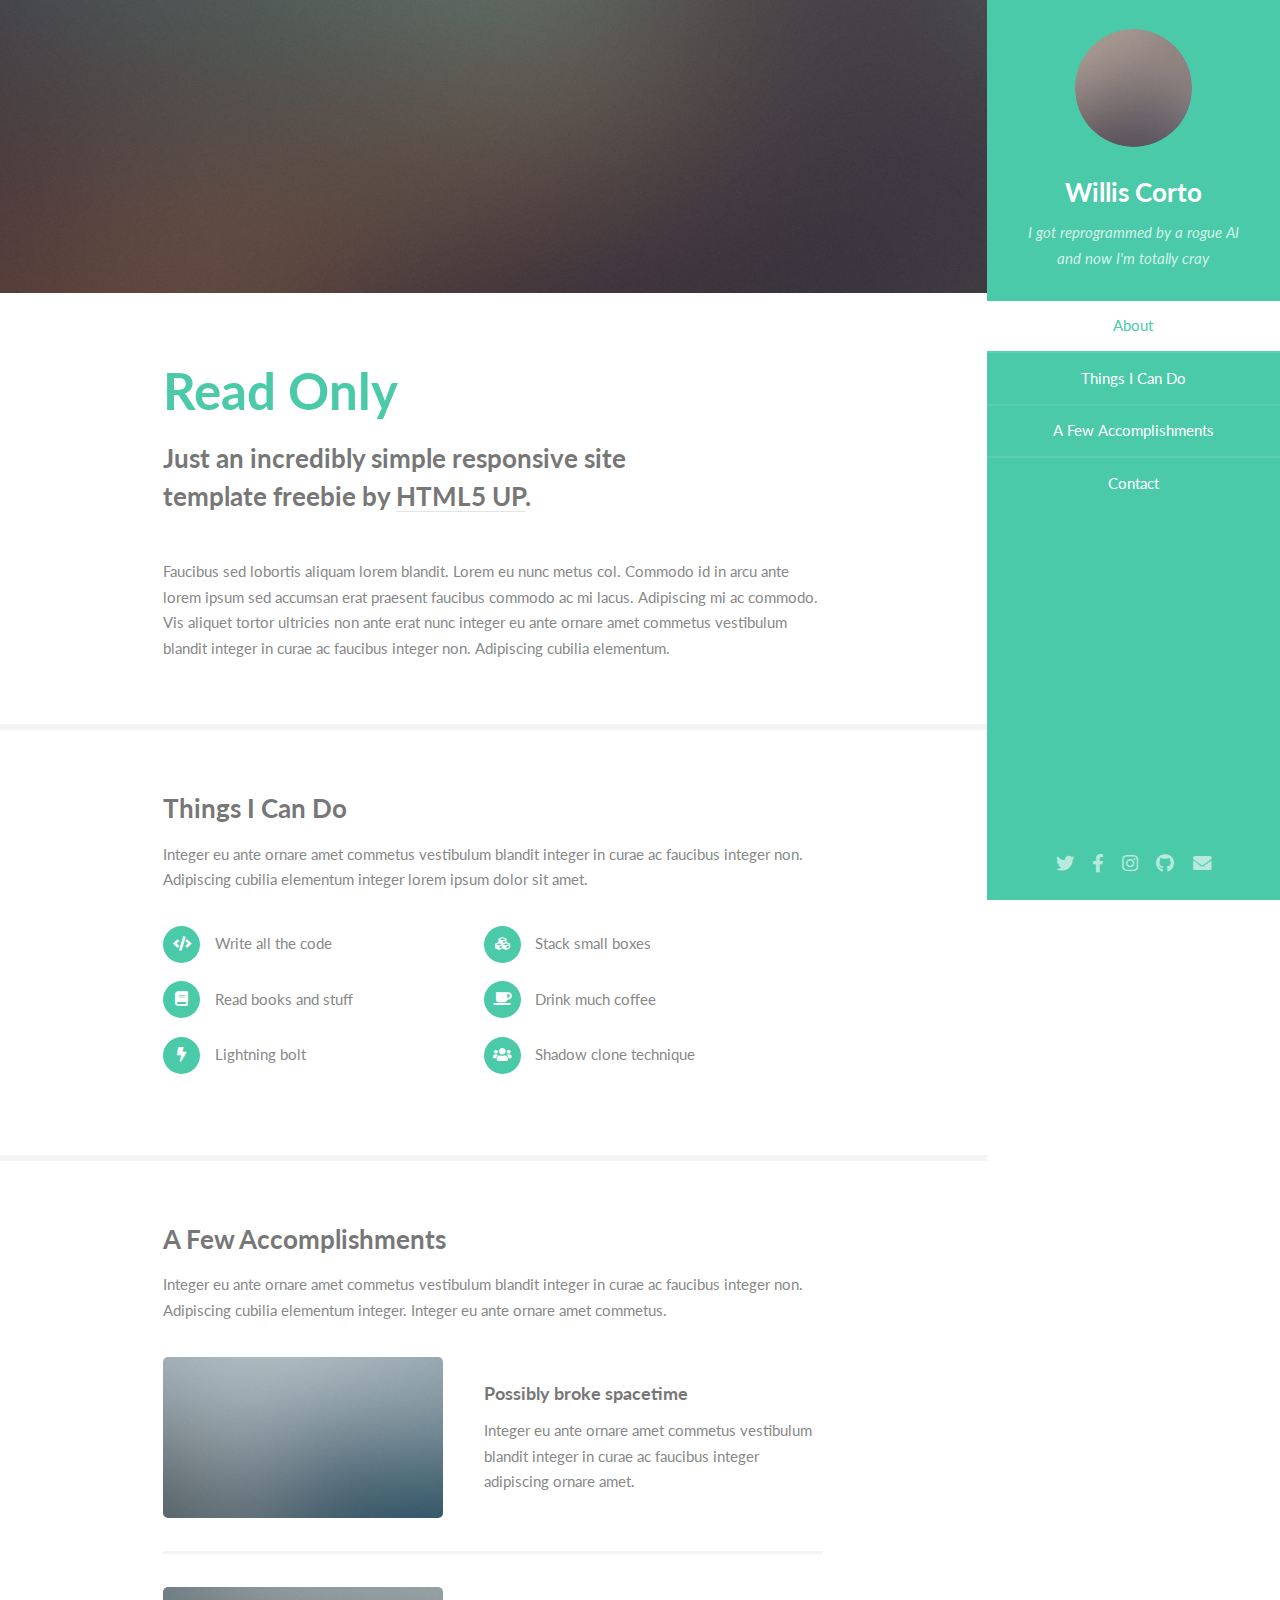
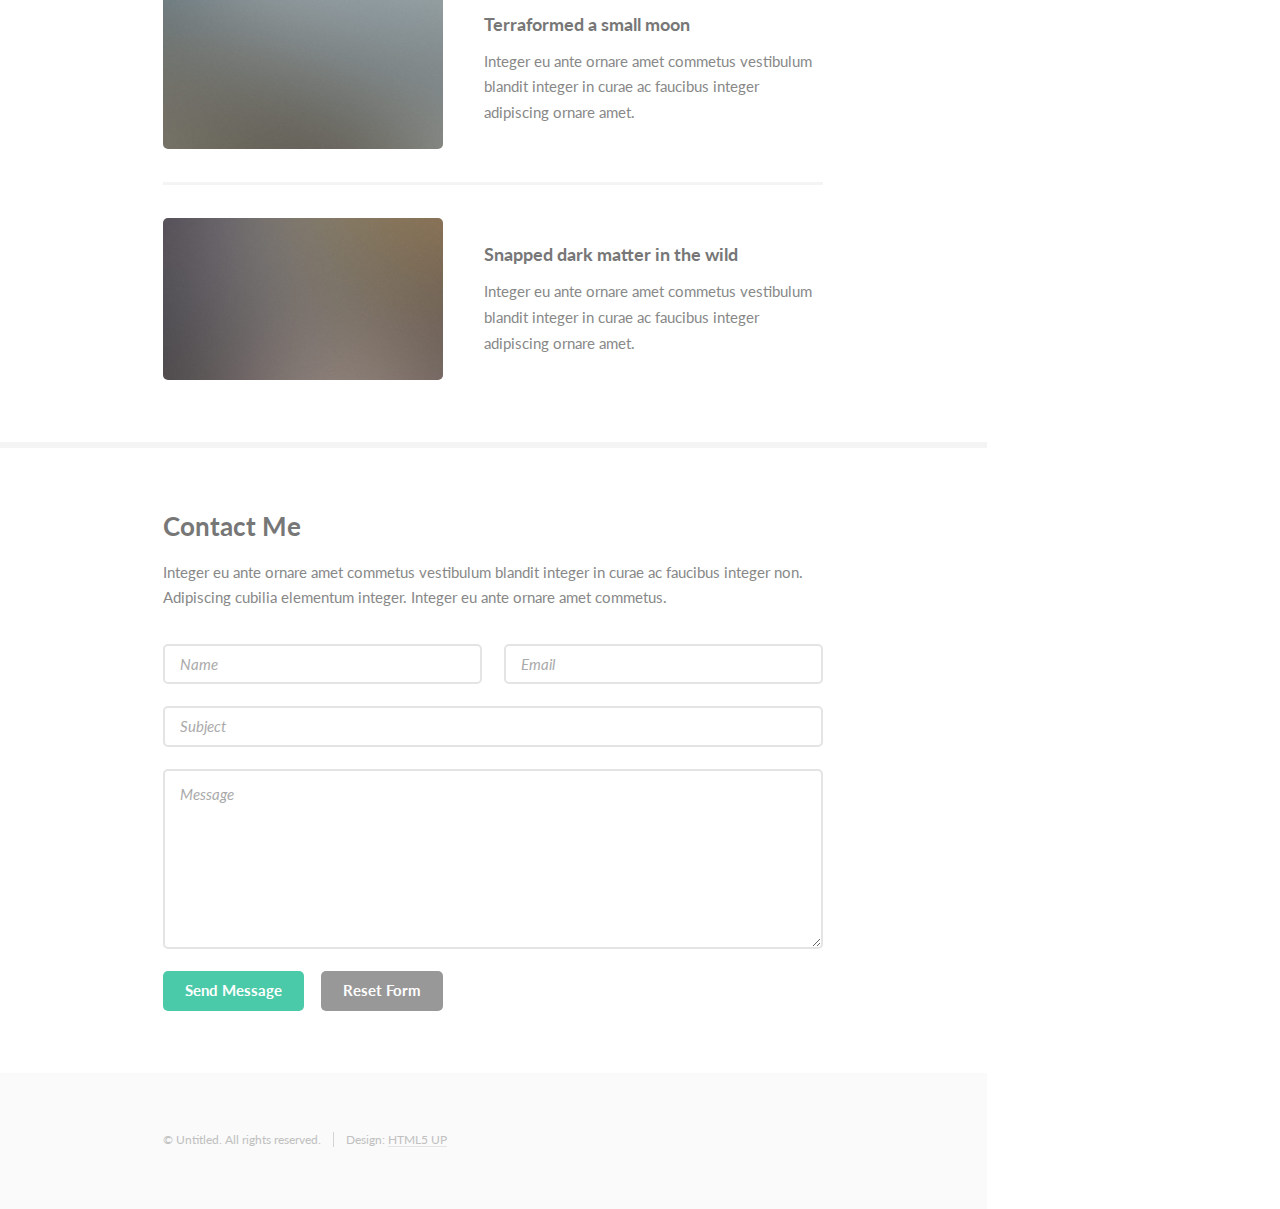
==== index.html @ da51c8fd "add template" ====
<!DOCTYPE HTML>
<!--
	Read Only by HTML5 UP
	html5up.net | @ajlkn
	Free for personal and commercial use under the CCA 3.0 license (html5up.net/license)
-->
<html>
	<head>
		<title>Read Only by HTML5 UP</title>
		<meta charset="utf-8" />
		<meta name="viewport" content="width=device-width, initial-scale=1, user-scalable=no" />
		<link rel="stylesheet" href="assets/css/main.css" />
	</head>
	<body class="is-preload">

		<!-- Header -->
			<section id="header">
				<header>
					<span class="image avatar"><img src="images/avatar.jpg" alt="" /></span>
					<h1 id="logo"><a href="#">Willis Corto</a></h1>
					<p>I got reprogrammed by a rogue AI<br />
					and now I'm totally cray</p>
				</header>
				<nav id="nav">
					<ul>
						<li><a href="#one" class="active">About</a></li>
						<li><a href="#two">Things I Can Do</a></li>
						<li><a href="#three">A Few Accomplishments</a></li>
						<li><a href="#four">Contact</a></li>
					</ul>
				</nav>
				<footer>
					<ul class="icons">
						<li><a href="#" class="icon brands fa-twitter"><span class="label">Twitter</span></a></li>
						<li><a href="#" class="icon brands fa-facebook-f"><span class="label">Facebook</span></a></li>
						<li><a href="#" class="icon brands fa-instagram"><span class="label">Instagram</span></a></li>
						<li><a href="#" class="icon brands fa-github"><span class="label">Github</span></a></li>
						<li><a href="#" class="icon solid fa-envelope"><span class="label">Email</span></a></li>
					</ul>
				</footer>
			</section>

		<!-- Wrapper -->
			<div id="wrapper">

				<!-- Main -->
					<div id="main">

						<!-- One -->
							<section id="one">
								<div class="image main" data-position="center">
									<img src="images/banner.jpg" alt="" />
								</div>
								<div class="container">
									<header class="major">
										<h2>Read Only</h2>
										<p>Just an incredibly simple responsive site<br />
										template freebie by <a href="http://html5up.net">HTML5 UP</a>.</p>
									</header>
									<p>Faucibus sed lobortis aliquam lorem blandit. Lorem eu nunc metus col. Commodo id in arcu ante lorem ipsum sed accumsan erat praesent faucibus commodo ac mi lacus. Adipiscing mi ac commodo. Vis aliquet tortor ultricies non ante erat nunc integer eu ante ornare amet commetus vestibulum blandit integer in curae ac faucibus integer non. Adipiscing cubilia elementum.</p>
								</div>
							</section>

						<!-- Two -->
							<section id="two">
								<div class="container">
									<h3>Things I Can Do</h3>
									<p>Integer eu ante ornare amet commetus vestibulum blandit integer in curae ac faucibus integer non. Adipiscing cubilia elementum integer lorem ipsum dolor sit amet.</p>
									<ul class="feature-icons">
										<li class="icon solid fa-code">Write all the code</li>
										<li class="icon solid fa-cubes">Stack small boxes</li>
										<li class="icon solid fa-book">Read books and stuff</li>
										<li class="icon solid fa-coffee">Drink much coffee</li>
										<li class="icon solid fa-bolt">Lightning bolt</li>
										<li class="icon solid fa-users">Shadow clone technique</li>
									</ul>
								</div>
							</section>

						<!-- Three -->
							<section id="three">
								<div class="container">
									<h3>A Few Accomplishments</h3>
									<p>Integer eu ante ornare amet commetus vestibulum blandit integer in curae ac faucibus integer non. Adipiscing cubilia elementum integer. Integer eu ante ornare amet commetus.</p>
									<div class="features">
										<article>
											<a href="#" class="image"><img src="images/pic01.jpg" alt="" /></a>
											<div class="inner">
												<h4>Possibly broke spacetime</h4>
												<p>Integer eu ante ornare amet commetus vestibulum blandit integer in curae ac faucibus integer adipiscing ornare amet.</p>
											</div>
										</article>
										<article>
											<a href="#" class="image"><img src="images/pic02.jpg" alt="" /></a>
											<div class="inner">
												<h4>Terraformed a small moon</h4>
												<p>Integer eu ante ornare amet commetus vestibulum blandit integer in curae ac faucibus integer adipiscing ornare amet.</p>
											</div>
										</article>
										<article>
											<a href="#" class="image"><img src="images/pic03.jpg" alt="" /></a>
											<div class="inner">
												<h4>Snapped dark matter in the wild</h4>
												<p>Integer eu ante ornare amet commetus vestibulum blandit integer in curae ac faucibus integer adipiscing ornare amet.</p>
											</div>
										</article>
									</div>
								</div>
							</section>

						<!-- Four -->
							<section id="four">
								<div class="container">
									<h3>Contact Me</h3>
									<p>Integer eu ante ornare amet commetus vestibulum blandit integer in curae ac faucibus integer non. Adipiscing cubilia elementum integer. Integer eu ante ornare amet commetus.</p>
									<form method="post" action="#">
										<div class="row gtr-uniform">
											<div class="col-6 col-12-xsmall"><input type="text" name="name" id="name" placeholder="Name" /></div>
											<div class="col-6 col-12-xsmall"><input type="email" name="email" id="email" placeholder="Email" /></div>
											<div class="col-12"><input type="text" name="subject" id="subject" placeholder="Subject" /></div>
											<div class="col-12"><textarea name="message" id="message" placeholder="Message" rows="6"></textarea></div>
											<div class="col-12">
												<ul class="actions">
													<li><input type="submit" class="primary" value="Send Message" /></li>
													<li><input type="reset" value="Reset Form" /></li>
												</ul>
											</div>
										</div>
									</form>
								</div>
							</section>

						<!-- Five -->
						<!--
							<section id="five">
								<div class="container">
									<h3>Elements</h3>

									<section>
										<h4>Text</h4>
										<p>This is <b>bold</b> and this is <strong>strong</strong>. This is <i>italic</i> and this is <em>emphasized</em>.
										This is <sup>superscript</sup> text and this is <sub>subscript</sub> text.
										This is <u>underlined</u> and this is code: <code>for (;;) { ... }</code>. Finally, <a href="#">this is a link</a>.</p>
										<hr />
										<header>
											<h4>Heading with a Subtitle</h4>
											<p>Lorem ipsum dolor sit amet nullam id egestas urna aliquam</p>
										</header>
										<p>Nunc lacinia ante nunc ac lobortis. Interdum adipiscing gravida odio porttitor sem non mi integer non faucibus ornare mi ut ante amet placerat aliquet. Volutpat eu sed ante lacinia sapien lorem accumsan varius montes viverra nibh in adipiscing blandit tempus accumsan.</p>
										<header>
											<h5>Heading with a Subtitle</h5>
											<p>Lorem ipsum dolor sit amet nullam id egestas urna aliquam</p>
										</header>
										<p>Nunc lacinia ante nunc ac lobortis. Interdum adipiscing gravida odio porttitor sem non mi integer non faucibus ornare mi ut ante amet placerat aliquet. Volutpat eu sed ante lacinia sapien lorem accumsan varius montes viverra nibh in adipiscing blandit tempus accumsan.</p>
										<hr />
										<h2>Heading Level 2</h2>
										<h3>Heading Level 3</h3>
										<h4>Heading Level 4</h4>
										<h5>Heading Level 5</h5>
										<h6>Heading Level 6</h6>
										<hr />
										<h5>Blockquote</h5>
										<blockquote>Fringilla nisl. Donec accumsan interdum nisi, quis tincidunt felis sagittis eget tempus euismod. Vestibulum ante ipsum primis in faucibus vestibulum. Blandit adipiscing eu felis iaculis volutpat ac adipiscing accumsan faucibus. Vestibulum ante ipsum primis in faucibus lorem ipsum dolor sit amet nullam adipiscing eu felis.</blockquote>
										<h5>Preformatted</h5>
										<pre><code>i = 0;

while (!deck.isInOrder()) {
    print 'Iteration ' + i;
    deck.shuffle();
    i++;
}

print 'It took ' + i + ' iterations to sort the deck.';</code></pre>
									</section>

									<section>
										<h4>Lists</h4>
										<div class="row">
											<div class="col-6 col-12-xsmall">
												<h5>Unordered</h5>
												<ul>
													<li>Dolor pulvinar etiam magna etiam.</li>
													<li>Sagittis adipiscing lorem eleifend.</li>
													<li>Felis enim feugiat dolore viverra.</li>
												</ul>
												<h5>Alternate</h5>
												<ul class="alt">
													<li>Dolor pulvinar etiam magna etiam.</li>
													<li>Sagittis adipiscing lorem eleifend.</li>
													<li>Felis enim feugiat dolore viverra.</li>
												</ul>
											</div>
											<div class="col-6 col-12-xsmall">
												<h5>Ordered</h5>
												<ol>
													<li>Dolor pulvinar etiam magna etiam.</li>
													<li>Etiam vel felis at lorem sed viverra.</li>
													<li>Felis enim feugiat dolore viverra.</li>
													<li>Dolor pulvinar etiam magna etiam.</li>
													<li>Etiam vel felis at lorem sed viverra.</li>
													<li>Felis enim feugiat dolore viverra.</li>
												</ol>
												<h5>Icons</h5>
												<ul class="icons">
													<li><a href="#" class="icon brands fa-twitter"><span class="label">Twitter</span></a></li>
													<li><a href="#" class="icon brands fa-facebook-f"><span class="label">Facebook</span></a></li>
													<li><a href="#" class="icon brands fa-instagram"><span class="label">Instagram</span></a></li>
													<li><a href="#" class="icon brands fa-github"><span class="label">Github</span></a></li>
													<li><a href="#" class="icon brands fa-dribbble"><span class="label">Dribbble</span></a></li>
													<li><a href="#" class="icon brands fa-tumblr"><span class="label">Tumblr</span></a></li>
												</ul>
											</div>
										</div>
										<h5>Actions</h5>
										<ul class="actions">
											<li><a href="#" class="button primary">Default</a></li>
											<li><a href="#" class="button">Default</a></li>
											<li><a href="#" class="button alt">Default</a></li>
										</ul>
										<ul class="actions small">
											<li><a href="#" class="button primary small">Small</a></li>
											<li><a href="#" class="button small">Small</a></li>
											<li><a href="#" class="button alt small">Small</a></li>
										</ul>
										<div class="row">
											<div class="col-3 col-6-medium col-12-xsmall">
												<ul class="actions stacked">
													<li><a href="#" class="button primary">Default</a></li>
													<li><a href="#" class="button">Default</a></li>
													<li><a href="#" class="button alt">Default</a></li>
												</ul>
											</div>
											<div class="col-3 col-6 col-12-xsmall">
												<ul class="actions stacked">
													<li><a href="#" class="button primary small">Small</a></li>
													<li><a href="#" class="button small">Small</a></li>
													<li><a href="#" class="button alt small">Small</a></li>
												</ul>
											</div>
											<div class="col-3 col-6-medium col-12-xsmall">
												<ul class="actions stacked">
													<li><a href="#" class="button primary fit">Default</a></li>
													<li><a href="#" class="button fit">Default</a></li>
													<li><a href="#" class="button alt fit">Default</a></li>
												</ul>
											</div>
											<div class="col-3 col-6-medium col-12-xsmall">
												<ul class="actions stacked">
													<li><a href="#" class="button primary small fit">Small</a></li>
													<li><a href="#" class="button small fit">Small</a></li>
													<li><a href="#" class="button alt small fit">Small</a></li>
												</ul>
											</div>
										</div>
									</section>

									<section>
										<h4>Table</h4>
										<h5>Default</h5>
										<div class="table-wrapper">
											<table>
												<thead>
													<tr>
														<th>Name</th>
														<th>Description</th>
														<th>Price</th>
													</tr>
												</thead>
												<tbody>
													<tr>
														<td>Item One</td>
														<td>Ante turpis integer aliquet porttitor.</td>
														<td>29.99</td>
													</tr>
													<tr>
														<td>Item Two</td>
														<td>Vis ac commodo adipiscing arcu aliquet.</td>
														<td>19.99</td>
													</tr>
													<tr>
														<td>Item Three</td>
														<td> Morbi faucibus arcu accumsan lorem.</td>
														<td>29.99</td>
													</tr>
													<tr>
														<td>Item Four</td>
														<td>Vitae integer tempus condimentum.</td>
														<td>19.99</td>
													</tr>
													<tr>
														<td>Item Five</td>
														<td>Ante turpis integer aliquet porttitor.</td>
														<td>29.99</td>
													</tr>
												</tbody>
												<tfoot>
													<tr>
														<td colspan="2"></td>
														<td>100.00</td>
													</tr>
												</tfoot>
											</table>
										</div>

										<h5>Alternate</h5>
										<div class="table-wrapper">
											<table class="alt">
												<thead>
													<tr>
														<th>Name</th>
														<th>Description</th>
														<th>Price</th>
													</tr>
												</thead>
												<tbody>
													<tr>
														<td>Item One</td>
														<td>Ante turpis integer aliquet porttitor.</td>
														<td>29.99</td>
													</tr>
													<tr>
														<td>Item Two</td>
														<td>Vis ac commodo adipiscing arcu aliquet.</td>
														<td>19.99</td>
													</tr>
													<tr>
														<td>Item Three</td>
														<td> Morbi faucibus arcu accumsan lorem.</td>
														<td>29.99</td>
													</tr>
													<tr>
														<td>Item Four</td>
														<td>Vitae integer tempus condimentum.</td>
														<td>19.99</td>
													</tr>
													<tr>
														<td>Item Five</td>
														<td>Ante turpis integer aliquet porttitor.</td>
														<td>29.99</td>
													</tr>
												</tbody>
												<tfoot>
													<tr>
														<td colspan="2"></td>
														<td>100.00</td>
													</tr>
												</tfoot>
											</table>
										</div>
									</section>

									<section>
										<h4>Buttons</h4>
										<ul class="actions">
											<li><a href="#" class="button primary">Primary</a></li>
											<li><a href="#" class="button">Default</a></li>
											<li><a href="#" class="button alt">Alternate</a></li>
										</ul>
										<ul class="actions">
											<li><a href="#" class="button primary large">Large</a></li>
											<li><a href="#" class="button">Default</a></li>
											<li><a href="#" class="button alt small">Small</a></li>
										</ul>
										<ul class="actions fit">
											<li><a href="#" class="button primary fit">Fit</a></li>
											<li><a href="#" class="button fit">Fit</a></li>
											<li><a href="#" class="button alt fit">Fit</a></li>
										</ul>
										<ul class="actions fit small">
											<li><a href="#" class="button primary fit small">Fit + Small</a></li>
											<li><a href="#" class="button fit small">Fit + Small</a></li>
											<li><a href="#" class="button alt fit small">Fit + Small</a></li>
										</ul>
										<ul class="actions">
											<li><a href="#" class="button primary icon solid fa-download">Icon</a></li>
											<li><a href="#" class="button icon solid fa-download">Icon</a></li>
											<li><a href="#" class="button alt icon solid fa-check">Icon</a></li>
										</ul>
										<ul class="actions">
											<li><span class="button primary disabled">Primary</span></li>
											<li><span class="button disabled">Default</span></li>
											<li><span class="button alt disabled">Alternate</span></li>
										</ul>
									</section>

									<section>
										<h4>Form</h4>
										<form method="post" action="#">
											<div class="row gtr-uniform">
												<div class="col-6 col-12-xsmall">
													<input type="text" name="demo-name" id="demo-name" value="" placeholder="Name" />
												</div>
												<div class="col-6 col-12-xsmall">
													<input type="email" name="demo-email" id="demo-email" value="" placeholder="Email" />
												</div>
												<div class="col-12">
													<select name="demo-category" id="demo-category">
														<option value="">- Category -</option>
														<option value="1">Manufacturing</option>
														<option value="1">Shipping</option>
														<option value="1">Administration</option>
														<option value="1">Human Resources</option>
													</select>
												</div>
												<div class="col-4 col-12-medium">
													<input type="radio" id="demo-priority-low" name="demo-priority" checked>
													<label for="demo-priority-low">Low Priority</label>
												</div>
												<div class="col-4 col-12-medium">
													<input type="radio" id="demo-priority-normal" name="demo-priority">
													<label for="demo-priority-normal">Normal Priority</label>
												</div>
												<div class="col-4 col-12-medium">
													<input type="radio" id="demo-priority-high" name="demo-priority">
													<label for="demo-priority-high">High Priority</label>
												</div>
												<div class="col-6 col-12-medium">
													<input type="checkbox" id="demo-copy" name="demo-copy">
													<label for="demo-copy">Email me a copy of this message</label>
												</div>
												<div class="col-6 col-12-medium">
													<input type="checkbox" id="demo-human" name="demo-human" checked>
													<label for="demo-human">I am a human and not a robot</label>
												</div>
												<div class="col-12">
													<textarea name="demo-message" id="demo-message" placeholder="Enter your message" rows="6"></textarea>
												</div>
												<div class="col-12">
													<ul class="actions">
														<li><input type="submit" value="Send Message" /></li>
														<li><input type="reset" value="Reset" class="alt" /></li>
													</ul>
												</div>
											</div>
										</form>
									</section>

									<section>
										<h4>Image</h4>
										<h5>Fit</h5>
										<span class="image fit"><img src="images/banner.jpg" alt="" /></span>
										<div class="box alt">
											<div class="row gtr-50 gtr-uniform">
												<div class="col-4"><span class="image fit"><img src="images/pic01.jpg" alt="" /></span></div>
												<div class="col-4"><span class="image fit"><img src="images/pic02.jpg" alt="" /></span></div>
												<div class="col-4"><span class="image fit"><img src="images/pic03.jpg" alt="" /></span></div>
												<div class="col-4"><span class="image fit"><img src="images/pic02.jpg" alt="" /></span></div>
												<div class="col-4"><span class="image fit"><img src="images/pic03.jpg" alt="" /></span></div>
												<div class="col-4"><span class="image fit"><img src="images/pic01.jpg" alt="" /></span></div>
												<div class="col-4"><span class="image fit"><img src="images/pic03.jpg" alt="" /></span></div>
												<div class="col-4"><span class="image fit"><img src="images/pic01.jpg" alt="" /></span></div>
												<div class="col-4"><span class="image fit"><img src="images/pic02.jpg" alt="" /></span></div>
											</div>
										</div>
										<h5>Left &amp; Right</h5>
										<p><span class="image left"><img src="images/avatar.jpg" alt="" /></span>Fringilla nisl. Donec accumsan interdum nisi, quis tincidunt felis sagittis eget. tempus euismod. Vestibulum ante ipsum primis in faucibus vestibulum. Blandit adipiscing eu felis iaculis volutpat ac adipiscing accumsan eu faucibus. Integer ac pellentesque praesent tincidunt felis sagittis eget. tempus euismod. Vestibulum ante ipsum primis in faucibus vestibulum. Blandit adipiscing eu felis iaculis volutpat ac adipiscing accumsan eu faucibus. Integer ac pellentesque praesent. Donec accumsan interdum nisi, quis tincidunt felis sagittis eget. tempus euismod. Vestibulum ante ipsum primis in faucibus vestibulum. Blandit adipiscing eu felis iaculis volutpat ac adipiscing accumsan eu faucibus. Integer ac pellentesque praesent tincidunt felis sagittis eget. tempus euismod. Vestibulum ante ipsum primis in faucibus vestibulum. Blandit adipiscing eu felis iaculis volutpat ac adipiscing accumsan eu faucibus. Integer ac pellentesque praesent.</p>
										<p><span class="image right"><img src="images/avatar.jpg" alt="" /></span>Fringilla nisl. Donec accumsan interdum nisi, quis tincidunt felis sagittis eget. tempus euismod. Vestibulum ante ipsum primis in faucibus vestibulum. Blandit adipiscing eu felis iaculis volutpat ac adipiscing accumsan eu faucibus. Integer ac pellentesque praesent tincidunt felis sagittis eget. tempus euismod. Vestibulum ante ipsum primis in faucibus vestibulum. Blandit adipiscing eu felis iaculis volutpat ac adipiscing accumsan eu faucibus. Integer ac pellentesque praesent. Donec accumsan interdum nisi, quis tincidunt felis sagittis eget. tempus euismod. Vestibulum ante ipsum primis in faucibus vestibulum. Blandit adipiscing eu felis iaculis volutpat ac adipiscing accumsan eu faucibus. Integer ac pellentesque praesent tincidunt felis sagittis eget. tempus euismod. Vestibulum ante ipsum primis in faucibus vestibulum. Blandit adipiscing eu felis iaculis volutpat ac adipiscing accumsan eu faucibus. Integer ac pellentesque praesent.</p>
									</section>

								</div>
							</section>
						-->

					</div>

				<!-- Footer -->
					<section id="footer">
						<div class="container">
							<ul class="copyright">
								<li>&copy; Untitled. All rights reserved.</li><li>Design: <a href="http://html5up.net">HTML5 UP</a></li>
							</ul>
						</div>
					</section>

			</div>

		<!-- Scripts -->
			<script src="assets/js/jquery.min.js"></script>
			<script src="assets/js/jquery.scrollex.min.js"></script>
			<script src="assets/js/jquery.scrolly.min.js"></script>
			<script src="assets/js/browser.min.js"></script>
			<script src="assets/js/breakpoints.min.js"></script>
			<script src="assets/js/util.js"></script>
			<script src="assets/js/main.js"></script>

	</body>
</html>
---- assets/css/main.css ----
@import url("fontawesome-all.min.css");
@import url("https://fonts.googleapis.com/css?family=Lato:400,400italic,700,700italic|Source+Code+Pro:400");

/*
	Read Only by HTML5 UP
	html5up.net | @ajlkn
	Free for personal and commercial use under the CCA 3.0 license (html5up.net/license)
*/

html, body, div, span, applet, object,
iframe, h1, h2, h3, h4, h5, h6, p, blockquote,
pre, a, abbr, acronym, address, big, cite,
code, del, dfn, em, img, ins, kbd, q, s, samp,
small, strike, strong, sub, sup, tt, var, b,
u, i, center, dl, dt, dd, ol, ul, li, fieldset,
form, label, legend, table, caption, tbody,
tfoot, thead, tr, th, td, article, aside,
canvas, details, embed, figure, figcaption,
footer, header, hgroup, menu, nav, output, ruby,
section, summary, time, mark, audio, video {
	margin: 0;
	padding: 0;
	border: 0;
	font-size: 100%;
	font: inherit;
	vertical-align: baseline;}

article, aside, details, figcaption, figure,
footer, header, hgroup, menu, nav, section {
	display: block;}

body {
	line-height: 1;
}

ol, ul {
	list-style: none;
}

blockquote, q {
	quotes: none;
}

	blockquote:before, blockquote:after, q:before, q:after {
		content: '';
		content: none;
	}

table {
	border-collapse: collapse;
	border-spacing: 0;
}

body {
	-webkit-text-size-adjust: none;
}

mark {
	background-color: transparent;
	color: inherit;
}

input::-moz-focus-inner {
	border: 0;
	padding: 0;
}

input, select, textarea {
	-moz-appearance: none;
	-webkit-appearance: none;
	-ms-appearance: none;
	appearance: none;
}

/* Basic */

	html {
		box-sizing: border-box;
	}

	*, *:before, *:after {
		box-sizing: inherit;
	}

	body {
		background: #fff;
	}

		body.is-preload *, body.is-preload *:before, body.is-preload *:after {
			-moz-animation: none !important;
			-webkit-animation: none !important;
			-ms-animation: none !important;
			animation: none !important;
			-moz-transition: none !important;
			-webkit-transition: none !important;
			-ms-transition: none !important;
			transition: none !important;
		}

	body, input, select, textarea {
		color: #888;
		font-family: "Lato", sans-serif;
		font-size: 16pt;
		font-weight: 400;
		line-height: 1.75em;
	}

	a {
		-moz-transition: color 0.2s ease-in-out, border-color 0.2s ease-in-out;
		-webkit-transition: color 0.2s ease-in-out, border-color 0.2s ease-in-out;
		-ms-transition: color 0.2s ease-in-out, border-color 0.2s ease-in-out;
		transition: color 0.2s ease-in-out, border-color 0.2s ease-in-out;
		border-bottom: solid 1px #e4e4e4;
		color: inherit;
		text-decoration: none;
	}

		a:hover {
			border-bottom-color: transparent;
			color: #4acaa8 !important;
		}

	strong, b {
		color: #777;
		font-weight: 700;
	}

	em, i {
		font-style: italic;
	}

	p {
		margin: 0 0 2.25em 0;
	}

	h1, h2, h3, h4, h5, h6 {
		color: #777;
		font-weight: 700;
		line-height: 1em;
		margin: 0 0 0.5625em 0;
	}

		h1 a, h2 a, h3 a, h4 a, h5 a, h6 a {
			border: 0;
			color: inherit;
			text-decoration: none;
		}

	h2 {
		font-size: 2em;
		line-height: 1.5em;
	}

	h3 {
		font-size: 1.75em;
		line-height: 1.5em;
	}

	h4 {
		font-size: 1.25em;
		line-height: 1.5em;
	}

	h5 {
		font-size: 0.9em;
		line-height: 1.5em;
	}

	h6 {
		font-size: 0.7em;
		line-height: 1.5em;
	}

	sub {
		font-size: 0.8em;
		position: relative;
		top: 0.5em;
	}

	sup {
		font-size: 0.8em;
		position: relative;
		top: -0.5em;
	}

	hr {
		border: 0;
		border-bottom: solid 2px #f4f4f4;
		margin: 2.25em 0;
	}

		hr.major {
			margin: 3.375em 0;
		}

	blockquote {
		border-left: solid 8px #e4e4e4;
		font-style: italic;
		margin: 0 0 2.25em 0;
		padding: 0.5em 0 0.5em 2em;
	}

	code {
		background: #555;
		border-radius: 5px;
		color: #fff;
		font-family: "Source Code Pro", monospace;
		font-size: 0.9em;
		margin: 0 0.25em;
		padding: 0.25em 0.65em;
	}

	pre {
		font-family: "Source Code Pro", monospace;
		font-size: 0.9em;
		margin: 0 0 2.25em 0;
	}

		pre code {
			-webkit-overflow-scrolling: touch;
			display: block;
			line-height: 1.5em;
			overflow-x: auto;
			padding: 1em 1.5em;
		}

	.align-left {
		text-align: left;
	}

	.align-center {
		text-align: center;
	}

	.align-right {
		text-align: right;
	}

/* Row */

	.row {
		display: flex;
		flex-wrap: wrap;
		box-sizing: border-box;
		align-items: stretch;
	}

		.row > * {
			box-sizing: border-box;
		}

		.row.gtr-uniform > * > :last-child {
			margin-bottom: 0;
		}

		.row.aln-left {
			justify-content: flex-start;
		}

		.row.aln-center {
			justify-content: center;
		}

		.row.aln-right {
			justify-content: flex-end;
		}

		.row.aln-top {
			align-items: flex-start;
		}

		.row.aln-middle {
			align-items: center;
		}

		.row.aln-bottom {
			align-items: flex-end;
		}

		.row > .imp {
			order: -1;
		}

		.row > .col-1 {
			width: 8.33333%;
		}

		.row > .off-1 {
			margin-left: 8.33333%;
		}

		.row > .col-2 {
			width: 16.66667%;
		}

		.row > .off-2 {
			margin-left: 16.66667%;
		}

		.row > .col-3 {
			width: 25%;
		}

		.row > .off-3 {
			margin-left: 25%;
		}

		.row > .col-4 {
			width: 33.33333%;
		}

		.row > .off-4 {
			margin-left: 33.33333%;
		}

		.row > .col-5 {
			width: 41.66667%;
		}

		.row > .off-5 {
			margin-left: 41.66667%;
		}

		.row > .col-6 {
			width: 50%;
		}

		.row > .off-6 {
			margin-left: 50%;
		}

		.row > .col-7 {
			width: 58.33333%;
		}

		.row > .off-7 {
			margin-left: 58.33333%;
		}

		.row > .col-8 {
			width: 66.66667%;
		}

		.row > .off-8 {
			margin-left: 66.66667%;
		}

		.row > .col-9 {
			width: 75%;
		}

		.row > .off-9 {
			margin-left: 75%;
		}

		.row > .col-10 {
			width: 83.33333%;
		}

		.row > .off-10 {
			margin-left: 83.33333%;
		}

		.row > .col-11 {
			width: 91.66667%;
		}

		.row > .off-11 {
			margin-left: 91.66667%;
		}

		.row > .col-12 {
			width: 100%;
		}

		.row > .off-12 {
			margin-left: 100%;
		}

		.row.gtr-0 {
			margin-top: 0;
			margin-left: 0em;
		}

			.row.gtr-0 > * {
				padding: 0 0 0 0em;
			}

			.row.gtr-0.gtr-uniform {
				margin-top: 0em;
			}

				.row.gtr-0.gtr-uniform > * {
					padding-top: 0em;
				}

		.row.gtr-25 {
			margin-top: 0;
			margin-left: -0.5em;
		}

			.row.gtr-25 > * {
				padding: 0 0 0 0.5em;
			}

			.row.gtr-25.gtr-uniform {
				margin-top: -0.5em;
			}

				.row.gtr-25.gtr-uniform > * {
					padding-top: 0.5em;
				}

		.row.gtr-50 {
			margin-top: 0;
			margin-left: -1em;
		}

			.row.gtr-50 > * {
				padding: 0 0 0 1em;
			}

			.row.gtr-50.gtr-uniform {
				margin-top: -1em;
			}

				.row.gtr-50.gtr-uniform > * {
					padding-top: 1em;
				}

		.row {
			margin-top: 0;
			margin-left: -2em;
		}

			.row > * {
				padding: 0 0 0 2em;
			}

			.row.gtr-uniform {
				margin-top: -2em;
			}

				.row.gtr-uniform > * {
					padding-top: 2em;
				}

		.row.gtr-150 {
			margin-top: 0;
			margin-left: -3em;
		}

			.row.gtr-150 > * {
				padding: 0 0 0 3em;
			}

			.row.gtr-150.gtr-uniform {
				margin-top: -3em;
			}

				.row.gtr-150.gtr-uniform > * {
					padding-top: 3em;
				}

		.row.gtr-200 {
			margin-top: 0;
			margin-left: -4em;
		}

			.row.gtr-200 > * {
				padding: 0 0 0 4em;
			}

			.row.gtr-200.gtr-uniform {
				margin-top: -4em;
			}

				.row.gtr-200.gtr-uniform > * {
					padding-top: 4em;
				}

		@media screen and (max-width: 1680px) {

			.row {
				display: flex;
				flex-wrap: wrap;
				box-sizing: border-box;
				align-items: stretch;
			}

				.row > * {
					box-sizing: border-box;
				}

				.row.gtr-uniform > * > :last-child {
					margin-bottom: 0;
				}

				.row.aln-left {
					justify-content: flex-start;
				}

				.row.aln-center {
					justify-content: center;
				}

				.row.aln-right {
					justify-content: flex-end;
				}

				.row.aln-top {
					align-items: flex-start;
				}

				.row.aln-middle {
					align-items: center;
				}

				.row.aln-bottom {
					align-items: flex-end;
				}

				.row > .imp-xlarge {
					order: -1;
				}

				.row > .col-1-xlarge {
					width: 8.33333%;
				}

				.row > .off-1-xlarge {
					margin-left: 8.33333%;
				}

				.row > .col-2-xlarge {
					width: 16.66667%;
				}

				.row > .off-2-xlarge {
					margin-left: 16.66667%;
				}

				.row > .col-3-xlarge {
					width: 25%;
				}

				.row > .off-3-xlarge {
					margin-left: 25%;
				}

				.row > .col-4-xlarge {
					width: 33.33333%;
				}

				.row > .off-4-xlarge {
					margin-left: 33.33333%;
				}

				.row > .col-5-xlarge {
					width: 41.66667%;
				}

				.row > .off-5-xlarge {
					margin-left: 41.66667%;
				}

				.row > .col-6-xlarge {
					width: 50%;
				}

				.row > .off-6-xlarge {
					margin-left: 50%;
				}

				.row > .col-7-xlarge {
					width: 58.33333%;
				}

				.row > .off-7-xlarge {
					margin-left: 58.33333%;
				}

				.row > .col-8-xlarge {
					width: 66.66667%;
				}

				.row > .off-8-xlarge {
					margin-left: 66.66667%;
				}

				.row > .col-9-xlarge {
					width: 75%;
				}

				.row > .off-9-xlarge {
					margin-left: 75%;
				}

				.row > .col-10-xlarge {
					width: 83.33333%;
				}

				.row > .off-10-xlarge {
					margin-left: 83.33333%;
				}

				.row > .col-11-xlarge {
					width: 91.66667%;
				}

				.row > .off-11-xlarge {
					margin-left: 91.66667%;
				}

				.row > .col-12-xlarge {
					width: 100%;
				}

				.row > .off-12-xlarge {
					margin-left: 100%;
				}

				.row.gtr-0 {
					margin-top: 0;
					margin-left: 0em;
				}

					.row.gtr-0 > * {
						padding: 0 0 0 0em;
					}

					.row.gtr-0.gtr-uniform {
						margin-top: 0em;
					}

						.row.gtr-0.gtr-uniform > * {
							padding-top: 0em;
						}

				.row.gtr-25 {
					margin-top: 0;
					margin-left: -0.5em;
				}

					.row.gtr-25 > * {
						padding: 0 0 0 0.5em;
					}

					.row.gtr-25.gtr-uniform {
						margin-top: -0.5em;
					}

						.row.gtr-25.gtr-uniform > * {
							padding-top: 0.5em;
						}

				.row.gtr-50 {
					margin-top: 0;
					margin-left: -1em;
				}

					.row.gtr-50 > * {
						padding: 0 0 0 1em;
					}

					.row.gtr-50.gtr-uniform {
						margin-top: -1em;
					}

						.row.gtr-50.gtr-uniform > * {
							padding-top: 1em;
						}

				.row {
					margin-top: 0;
					margin-left: -2em;
				}

					.row > * {
						padding: 0 0 0 2em;
					}

					.row.gtr-uniform {
						margin-top: -2em;
					}

						.row.gtr-uniform > * {
							padding-top: 2em;
						}

				.row.gtr-150 {
					margin-top: 0;
					margin-left: -3em;
				}

					.row.gtr-150 > * {
						padding: 0 0 0 3em;
					}

					.row.gtr-150.gtr-uniform {
						margin-top: -3em;
					}

						.row.gtr-150.gtr-uniform > * {
							padding-top: 3em;
						}

				.row.gtr-200 {
					margin-top: 0;
					margin-left: -4em;
				}

					.row.gtr-200 > * {
						padding: 0 0 0 4em;
					}

					.row.gtr-200.gtr-uniform {
						margin-top: -4em;
					}

						.row.gtr-200.gtr-uniform > * {
							padding-top: 4em;
						}

		}

		@media screen and (max-width: 1280px) {

			.row {
				display: flex;
				flex-wrap: wrap;
				box-sizing: border-box;
				align-items: stretch;
			}

				.row > * {
					box-sizing: border-box;
				}

				.row.gtr-uniform > * > :last-child {
					margin-bottom: 0;
				}

				.row.aln-left {
					justify-content: flex-start;
				}

				.row.aln-center {
					justify-content: center;
				}

				.row.aln-right {
					justify-content: flex-end;
				}

				.row.aln-top {
					align-items: flex-start;
				}

				.row.aln-middle {
					align-items: center;
				}

				.row.aln-bottom {
					align-items: flex-end;
				}

				.row > .imp-large {
					order: -1;
				}

				.row > .col-1-large {
					width: 8.33333%;
				}

				.row > .off-1-large {
					margin-left: 8.33333%;
				}

				.row > .col-2-large {
					width: 16.66667%;
				}

				.row > .off-2-large {
					margin-left: 16.66667%;
				}

				.row > .col-3-large {
					width: 25%;
				}

				.row > .off-3-large {
					margin-left: 25%;
				}

				.row > .col-4-large {
					width: 33.33333%;
				}

				.row > .off-4-large {
					margin-left: 33.33333%;
				}

				.row > .col-5-large {
					width: 41.66667%;
				}

				.row > .off-5-large {
					margin-left: 41.66667%;
				}

				.row > .col-6-large {
					width: 50%;
				}

				.row > .off-6-large {
					margin-left: 50%;
				}

				.row > .col-7-large {
					width: 58.33333%;
				}

				.row > .off-7-large {
					margin-left: 58.33333%;
				}

				.row > .col-8-large {
					width: 66.66667%;
				}

				.row > .off-8-large {
					margin-left: 66.66667%;
				}

				.row > .col-9-large {
					width: 75%;
				}

				.row > .off-9-large {
					margin-left: 75%;
				}

				.row > .col-10-large {
					width: 83.33333%;
				}

				.row > .off-10-large {
					margin-left: 83.33333%;
				}

				.row > .col-11-large {
					width: 91.66667%;
				}

				.row > .off-11-large {
					margin-left: 91.66667%;
				}

				.row > .col-12-large {
					width: 100%;
				}

				.row > .off-12-large {
					margin-left: 100%;
				}

				.row.gtr-0 {
					margin-top: 0;
					margin-left: 0em;
				}

					.row.gtr-0 > * {
						padding: 0 0 0 0em;
					}

					.row.gtr-0.gtr-uniform {
						margin-top: 0em;
					}

						.row.gtr-0.gtr-uniform > * {
							padding-top: 0em;
						}

				.row.gtr-25 {
					margin-top: 0;
					margin-left: -0.375em;
				}

					.row.gtr-25 > * {
						padding: 0 0 0 0.375em;
					}

					.row.gtr-25.gtr-uniform {
						margin-top: -0.375em;
					}

						.row.gtr-25.gtr-uniform > * {
							padding-top: 0.375em;
						}

				.row.gtr-50 {
					margin-top: 0;
					margin-left: -0.75em;
				}

					.row.gtr-50 > * {
						padding: 0 0 0 0.75em;
					}

					.row.gtr-50.gtr-uniform {
						margin-top: -0.75em;
					}

						.row.gtr-50.gtr-uniform > * {
							padding-top: 0.75em;
						}

				.row {
					margin-top: 0;
					margin-left: -1.5em;
				}

					.row > * {
						padding: 0 0 0 1.5em;
					}

					.row.gtr-uniform {
						margin-top: -1.5em;
					}

						.row.gtr-uniform > * {
							padding-top: 1.5em;
						}

				.row.gtr-150 {
					margin-top: 0;
					margin-left: -2.25em;
				}

					.row.gtr-150 > * {
						padding: 0 0 0 2.25em;
					}

					.row.gtr-150.gtr-uniform {
						margin-top: -2.25em;
					}

						.row.gtr-150.gtr-uniform > * {
							padding-top: 2.25em;
						}

				.row.gtr-200 {
					margin-top: 0;
					margin-left: -3em;
				}

					.row.gtr-200 > * {
						padding: 0 0 0 3em;
					}

					.row.gtr-200.gtr-uniform {
						margin-top: -3em;
					}

						.row.gtr-200.gtr-uniform > * {
							padding-top: 3em;
						}

		}

		@media screen and (max-width: 1024px) {

			.row {
				display: flex;
				flex-wrap: wrap;
				box-sizing: border-box;
				align-items: stretch;
			}

				.row > * {
					box-sizing: border-box;
				}

				.row.gtr-uniform > * > :last-child {
					margin-bottom: 0;
				}

				.row.aln-left {
					justify-content: flex-start;
				}

				.row.aln-center {
					justify-content: center;
				}

				.row.aln-right {
					justify-content: flex-end;
				}

				.row.aln-top {
					align-items: flex-start;
				}

				.row.aln-middle {
					align-items: center;
				}

				.row.aln-bottom {
					align-items: flex-end;
				}

				.row > .imp-medium {
					order: -1;
				}

				.row > .col-1-medium {
					width: 8.33333%;
				}

				.row > .off-1-medium {
					margin-left: 8.33333%;
				}

				.row > .col-2-medium {
					width: 16.66667%;
				}

				.row > .off-2-medium {
					margin-left: 16.66667%;
				}

				.row > .col-3-medium {
					width: 25%;
				}

				.row > .off-3-medium {
					margin-left: 25%;
				}

				.row > .col-4-medium {
					width: 33.33333%;
				}

				.row > .off-4-medium {
					margin-left: 33.33333%;
				}

				.row > .col-5-medium {
					width: 41.66667%;
				}

				.row > .off-5-medium {
					margin-left: 41.66667%;
				}

				.row > .col-6-medium {
					width: 50%;
				}

				.row > .off-6-medium {
					margin-left: 50%;
				}

				.row > .col-7-medium {
					width: 58.33333%;
				}

				.row > .off-7-medium {
					margin-left: 58.33333%;
				}

				.row > .col-8-medium {
					width: 66.66667%;
				}

				.row > .off-8-medium {
					margin-left: 66.66667%;
				}

				.row > .col-9-medium {
					width: 75%;
				}

				.row > .off-9-medium {
					margin-left: 75%;
				}

				.row > .col-10-medium {
					width: 83.33333%;
				}

				.row > .off-10-medium {
					margin-left: 83.33333%;
				}

				.row > .col-11-medium {
					width: 91.66667%;
				}

				.row > .off-11-medium {
					margin-left: 91.66667%;
				}

				.row > .col-12-medium {
					width: 100%;
				}

				.row > .off-12-medium {
					margin-left: 100%;
				}

				.row.gtr-0 {
					margin-top: 0;
					margin-left: 0em;
				}

					.row.gtr-0 > * {
						padding: 0 0 0 0em;
					}

					.row.gtr-0.gtr-uniform {
						margin-top: 0em;
					}

						.row.gtr-0.gtr-uniform > * {
							padding-top: 0em;
						}

				.row.gtr-25 {
					margin-top: 0;
					margin-left: -0.375em;
				}

					.row.gtr-25 > * {
						padding: 0 0 0 0.375em;
					}

					.row.gtr-25.gtr-uniform {
						margin-top: -0.375em;
					}

						.row.gtr-25.gtr-uniform > * {
							padding-top: 0.375em;
						}

				.row.gtr-50 {
					margin-top: 0;
					margin-left: -0.75em;
				}

					.row.gtr-50 > * {
						padding: 0 0 0 0.75em;
					}

					.row.gtr-50.gtr-uniform {
						margin-top: -0.75em;
					}

						.row.gtr-50.gtr-uniform > * {
							padding-top: 0.75em;
						}

				.row {
					margin-top: 0;
					margin-left: -1.5em;
				}

					.row > * {
						padding: 0 0 0 1.5em;
					}

					.row.gtr-uniform {
						margin-top: -1.5em;
					}

						.row.gtr-uniform > * {
							padding-top: 1.5em;
						}

				.row.gtr-150 {
					margin-top: 0;
					margin-left: -2.25em;
				}

					.row.gtr-150 > * {
						padding: 0 0 0 2.25em;
					}

					.row.gtr-150.gtr-uniform {
						margin-top: -2.25em;
					}

						.row.gtr-150.gtr-uniform > * {
							padding-top: 2.25em;
						}

				.row.gtr-200 {
					margin-top: 0;
					margin-left: -3em;
				}

					.row.gtr-200 > * {
						padding: 0 0 0 3em;
					}

					.row.gtr-200.gtr-uniform {
						margin-top: -3em;
					}

						.row.gtr-200.gtr-uniform > * {
							padding-top: 3em;
						}

		}

		@media screen and (max-width: 736px) {

			.row {
				display: flex;
				flex-wrap: wrap;
				box-sizing: border-box;
				align-items: stretch;
			}

				.row > * {
					box-sizing: border-box;
				}

				.row.gtr-uniform > * > :last-child {
					margin-bottom: 0;
				}

				.row.aln-left {
					justify-content: flex-start;
				}

				.row.aln-center {
					justify-content: center;
				}

				.row.aln-right {
					justify-content: flex-end;
				}

				.row.aln-top {
					align-items: flex-start;
				}

				.row.aln-middle {
					align-items: center;
				}

				.row.aln-bottom {
					align-items: flex-end;
				}

				.row > .imp-small {
					order: -1;
				}

				.row > .col-1-small {
					width: 8.33333%;
				}

				.row > .off-1-small {
					margin-left: 8.33333%;
				}

				.row > .col-2-small {
					width: 16.66667%;
				}

				.row > .off-2-small {
					margin-left: 16.66667%;
				}

				.row > .col-3-small {
					width: 25%;
				}

				.row > .off-3-small {
					margin-left: 25%;
				}

				.row > .col-4-small {
					width: 33.33333%;
				}

				.row > .off-4-small {
					margin-left: 33.33333%;
				}

				.row > .col-5-small {
					width: 41.66667%;
				}

				.row > .off-5-small {
					margin-left: 41.66667%;
				}

				.row > .col-6-small {
					width: 50%;
				}

				.row > .off-6-small {
					margin-left: 50%;
				}

				.row > .col-7-small {
					width: 58.33333%;
				}

				.row > .off-7-small {
					margin-left: 58.33333%;
				}

				.row > .col-8-small {
					width: 66.66667%;
				}

				.row > .off-8-small {
					margin-left: 66.66667%;
				}

				.row > .col-9-small {
					width: 75%;
				}

				.row > .off-9-small {
					margin-left: 75%;
				}

				.row > .col-10-small {
					width: 83.33333%;
				}

				.row > .off-10-small {
					margin-left: 83.33333%;
				}

				.row > .col-11-small {
					width: 91.66667%;
				}

				.row > .off-11-small {
					margin-left: 91.66667%;
				}

				.row > .col-12-small {
					width: 100%;
				}

				.row > .off-12-small {
					margin-left: 100%;
				}

				.row.gtr-0 {
					margin-top: 0;
					margin-left: 0em;
				}

					.row.gtr-0 > * {
						padding: 0 0 0 0em;
					}

					.row.gtr-0.gtr-uniform {
						margin-top: 0em;
					}

						.row.gtr-0.gtr-uniform > * {
							padding-top: 0em;
						}

				.row.gtr-25 {
					margin-top: 0;
					margin-left: -0.3125em;
				}

					.row.gtr-25 > * {
						padding: 0 0 0 0.3125em;
					}

					.row.gtr-25.gtr-uniform {
						margin-top: -0.3125em;
					}

						.row.gtr-25.gtr-uniform > * {
							padding-top: 0.3125em;
						}

				.row.gtr-50 {
					margin-top: 0;
					margin-left: -0.625em;
				}

					.row.gtr-50 > * {
						padding: 0 0 0 0.625em;
					}

					.row.gtr-50.gtr-uniform {
						margin-top: -0.625em;
					}

						.row.gtr-50.gtr-uniform > * {
							padding-top: 0.625em;
						}

				.row {
					margin-top: 0;
					margin-left: -1.25em;
				}

					.row > * {
						padding: 0 0 0 1.25em;
					}

					.row.gtr-uniform {
						margin-top: -1.25em;
					}

						.row.gtr-uniform > * {
							padding-top: 1.25em;
						}

				.row.gtr-150 {
					margin-top: 0;
					margin-left: -1.875em;
				}

					.row.gtr-150 > * {
						padding: 0 0 0 1.875em;
					}

					.row.gtr-150.gtr-uniform {
						margin-top: -1.875em;
					}

						.row.gtr-150.gtr-uniform > * {
							padding-top: 1.875em;
						}

				.row.gtr-200 {
					margin-top: 0;
					margin-left: -2.5em;
				}

					.row.gtr-200 > * {
						padding: 0 0 0 2.5em;
					}

					.row.gtr-200.gtr-uniform {
						margin-top: -2.5em;
					}

						.row.gtr-200.gtr-uniform > * {
							padding-top: 2.5em;
						}

		}

		@media screen and (max-width: 480px) {

			.row {
				display: flex;
				flex-wrap: wrap;
				box-sizing: border-box;
				align-items: stretch;
			}

				.row > * {
					box-sizing: border-box;
				}

				.row.gtr-uniform > * > :last-child {
					margin-bottom: 0;
				}

				.row.aln-left {
					justify-content: flex-start;
				}

				.row.aln-center {
					justify-content: center;
				}

				.row.aln-right {
					justify-content: flex-end;
				}

				.row.aln-top {
					align-items: flex-start;
				}

				.row.aln-middle {
					align-items: center;
				}

				.row.aln-bottom {
					align-items: flex-end;
				}

				.row > .imp-xsmall {
					order: -1;
				}

				.row > .col-1-xsmall {
					width: 8.33333%;
				}

				.row > .off-1-xsmall {
					margin-left: 8.33333%;
				}

				.row > .col-2-xsmall {
					width: 16.66667%;
				}

				.row > .off-2-xsmall {
					margin-left: 16.66667%;
				}

				.row > .col-3-xsmall {
					width: 25%;
				}

				.row > .off-3-xsmall {
					margin-left: 25%;
				}

				.row > .col-4-xsmall {
					width: 33.33333%;
				}

				.row > .off-4-xsmall {
					margin-left: 33.33333%;
				}

				.row > .col-5-xsmall {
					width: 41.66667%;
				}

				.row > .off-5-xsmall {
					margin-left: 41.66667%;
				}

				.row > .col-6-xsmall {
					width: 50%;
				}

				.row > .off-6-xsmall {
					margin-left: 50%;
				}

				.row > .col-7-xsmall {
					width: 58.33333%;
				}

				.row > .off-7-xsmall {
					margin-left: 58.33333%;
				}

				.row > .col-8-xsmall {
					width: 66.66667%;
				}

				.row > .off-8-xsmall {
					margin-left: 66.66667%;
				}

				.row > .col-9-xsmall {
					width: 75%;
				}

				.row > .off-9-xsmall {
					margin-left: 75%;
				}

				.row > .col-10-xsmall {
					width: 83.33333%;
				}

				.row > .off-10-xsmall {
					margin-left: 83.33333%;
				}

				.row > .col-11-xsmall {
					width: 91.66667%;
				}

				.row > .off-11-xsmall {
					margin-left: 91.66667%;
				}

				.row > .col-12-xsmall {
					width: 100%;
				}

				.row > .off-12-xsmall {
					margin-left: 100%;
				}

				.row.gtr-0 {
					margin-top: 0;
					margin-left: 0em;
				}

					.row.gtr-0 > * {
						padding: 0 0 0 0em;
					}

					.row.gtr-0.gtr-uniform {
						margin-top: 0em;
					}

						.row.gtr-0.gtr-uniform > * {
							padding-top: 0em;
						}

				.row.gtr-25 {
					margin-top: 0;
					margin-left: -0.3125em;
				}

					.row.gtr-25 > * {
						padding: 0 0 0 0.3125em;
					}

					.row.gtr-25.gtr-uniform {
						margin-top: -0.3125em;
					}

						.row.gtr-25.gtr-uniform > * {
							padding-top: 0.3125em;
						}

				.row.gtr-50 {
					margin-top: 0;
					margin-left: -0.625em;
				}

					.row.gtr-50 > * {
						padding: 0 0 0 0.625em;
					}

					.row.gtr-50.gtr-uniform {
						margin-top: -0.625em;
					}

						.row.gtr-50.gtr-uniform > * {
							padding-top: 0.625em;
						}

				.row {
					margin-top: 0;
					margin-left: -1.25em;
				}

					.row > * {
						padding: 0 0 0 1.25em;
					}

					.row.gtr-uniform {
						margin-top: -1.25em;
					}

						.row.gtr-uniform > * {
							padding-top: 1.25em;
						}

				.row.gtr-150 {
					margin-top: 0;
					margin-left: -1.875em;
				}

					.row.gtr-150 > * {
						padding: 0 0 0 1.875em;
					}

					.row.gtr-150.gtr-uniform {
						margin-top: -1.875em;
					}

						.row.gtr-150.gtr-uniform > * {
							padding-top: 1.875em;
						}

				.row.gtr-200 {
					margin-top: 0;
					margin-left: -2.5em;
				}

					.row.gtr-200 > * {
						padding: 0 0 0 2.5em;
					}

					.row.gtr-200.gtr-uniform {
						margin-top: -2.5em;
					}

						.row.gtr-200.gtr-uniform > * {
							padding-top: 2.5em;
						}

		}

/* Container */

	.container {
		margin: 0 auto;
		max-width: calc(100% - 4.5em);
		width: 45em;
	}

		.container.xsmall {
			width: 11.25em;
		}

		.container.small {
			width: 22.5em;
		}

		.container.medium {
			width: 33.75em;
		}

		.container.large {
			width: 56.25em;
		}

		.container.xlarge {
			width: 67.5em;
		}

		.container.max {
			width: 100%;
		}

		@media screen and (max-width: 1024px) {

			.container {
				width: 100% !important;
			}

		}

		@media screen and (max-width: 480px) {

			.container {
				max-width: calc(100% - 3.375em);
			}

		}

/* Section/Article */

	section.special, article.special {
		text-align: center;
	}

	header p {
		color: #aaa;
		position: relative;
		margin: 0 0 1.6875em 0;
	}

	header h2 + p {
		font-size: 1.25em;
		margin-top: -0.5em;
		line-height: 1.5em;
	}

	header h3 + p {
		font-size: 1.1em;
		margin-top: -0.35em;
		line-height: 1.5em;
	}

	header h4 + p,
	header h5 + p,
	header h6 + p {
		font-size: 0.9em;
		margin-top: -0.25em;
		line-height: 1.5em;
	}

	header.major h2 {
		color: #4acaa8;
		font-size: 3.5em;
	}

		header.major h2 + p {
			color: #777;
			font-size: 1.75em;
			font-weight: 700;
			margin-top: -0.75em;
		}

/* Form */

	form {
		margin: 0 0 2.25em 0;
	}

	label {
		color: #777;
		display: block;
		font-size: 0.9em;
		font-weight: 700;
		margin: 0 0 1.125em 0;
	}

	input::-moz-focus-inner {
		border: 0;
		padding: 0;
	}

	input[type="text"],
	input[type="password"],
	input[type="email"],
	select,
	textarea {
		-moz-appearance: none;
		-webkit-appearance: none;
		-ms-appearance: none;
		appearance: none;
		border-radius: 5px;
		border: none;
		border: solid 2px #e4e4e4;
		color: inherit;
		display: block;
		outline: 0;
		padding: 0 1em;
		text-decoration: none;
		width: 100%;
	}

		input[type="text"]:invalid,
		input[type="password"]:invalid,
		input[type="email"]:invalid,
		select:invalid,
		textarea:invalid {
			box-shadow: none;
		}

		input[type="text"]:focus,
		input[type="password"]:focus,
		input[type="email"]:focus,
		select:focus,
		textarea:focus {
			border-color: #4acaa8;
		}

	select {
		background-image: url("data:image/svg+xml;charset=utf8,%3Csvg xmlns='http://www.w3.org/2000/svg' width='40' height='40' preserveAspectRatio='none' viewBox='0 0 40 40'%3E%3Cpath d='M9.4,12.3l10.4,10.4l10.4-10.4c0.2-0.2,0.5-0.4,0.9-0.4c0.3,0,0.6,0.1,0.9,0.4l3.3,3.3c0.2,0.2,0.4,0.5,0.4,0.9 c0,0.4-0.1,0.6-0.4,0.9L20.7,31.9c-0.2,0.2-0.5,0.4-0.9,0.4c-0.3,0-0.6-0.1-0.9-0.4L4.3,17.3c-0.2-0.2-0.4-0.5-0.4-0.9 c0-0.4,0.1-0.6,0.4-0.9l3.3-3.3c0.2-0.2,0.5-0.4,0.9-0.4S9.1,12.1,9.4,12.3z' fill='%23e4e4e4' /%3E%3C/svg%3E");
		background-size: 1.25em;
		background-repeat: no-repeat;
		background-position: calc(100% - 1em) center;
		height: 2.75em;
		padding-right: 2.75em;
		text-overflow: ellipsis;
	}

		select option {
			color: #777;
			background: #fff;
		}

		select:focus::-ms-value {
			background-color: transparent;
		}

		select::-ms-expand {
			display: none;
		}

	input[type="text"],
	input[type="password"],
	input[type="email"],
	select {
		height: 2.75em;
	}

	textarea {
		padding: 0.75em 1em;
	}

	input[type="checkbox"],
	input[type="radio"] {
		-moz-appearance: none;
		-webkit-appearance: none;
		-ms-appearance: none;
		appearance: none;
		display: block;
		float: left;
		margin-right: -2em;
		opacity: 0;
		width: 1em;
		z-index: -1;
	}

		input[type="checkbox"] + label,
		input[type="radio"] + label {
			text-decoration: none;
			color: #888;
			cursor: pointer;
			display: inline-block;
			font-size: 1em;
			font-weight: 400;
			padding-left: 2.4em;
			padding-right: 0.75em;
			position: relative;
		}

			input[type="checkbox"] + label:before,
			input[type="radio"] + label:before {
				-moz-osx-font-smoothing: grayscale;
				-webkit-font-smoothing: antialiased;
				display: inline-block;
				font-style: normal;
				font-variant: normal;
				text-rendering: auto;
				line-height: 1;
				text-transform: none !important;
				font-family: 'Font Awesome 5 Free';
				font-weight: 900;
			}

			input[type="checkbox"] + label:before,
			input[type="radio"] + label:before {
				background: #fafafa;
				border-radius: 5px;
				border: solid 2px #e4e4e4;
				content: '';
				display: inline-block;
				font-size: 0.8em;
				height: 2.0625em;
				left: 0;
				line-height: 2.0625em;
				position: absolute;
				text-align: center;
				top: 0;
				width: 2.0625em;
			}

		input[type="checkbox"]:checked + label:before,
		input[type="radio"]:checked + label:before {
			background: #989898;
			border-color: #989898;
			color: #ffffff;
			content: '\f00c';
		}

		input[type="checkbox"]:focus + label:before,
		input[type="radio"]:focus + label:before {
			border-color: #4acaa8;
		}

	input[type="checkbox"] + label:before {
		border-radius: 5px;
	}

	input[type="radio"] + label:before {
		border-radius: 100%;
	}

	::-webkit-input-placeholder {
		color: #aaa !important;
		font-style: italic;
		opacity: 1.0;
	}

	:-moz-placeholder {
		color: #aaa !important;
		font-style: italic;
		opacity: 1.0;
	}

	::-moz-placeholder {
		color: #aaa !important;
		font-style: italic;
		opacity: 1.0;
	}

	:-ms-input-placeholder {
		color: #aaa !important;
		font-style: italic;
		opacity: 1.0;
	}

/* Box */

	.box {
		border-radius: 5px;
		border: solid 2px #e4e4e4;
		margin-bottom: 2.25em;
		padding: 1.5em;
	}

		.box > :last-child,
		.box > :last-child > :last-child,
		.box > :last-child > :last-child > :last-child {
			margin-bottom: 0;
		}

		.box.alt {
			border: 0;
			border-radius: 0;
			padding: 0;
		}

/* Icon */

	.icon {
		text-decoration: none;
		border-bottom: none;
		position: relative;
	}

		.icon:before {
			-moz-osx-font-smoothing: grayscale;
			-webkit-font-smoothing: antialiased;
			display: inline-block;
			font-style: normal;
			font-variant: normal;
			text-rendering: auto;
			line-height: 1;
			text-transform: none !important;
			font-family: 'Font Awesome 5 Free';
			font-weight: 400;
		}

		.icon > .label {
			display: none;
		}

		.icon:before {
			line-height: inherit;
		}

		.icon.solid:before {
			font-weight: 900;
		}

		.icon.brands:before {
			font-family: 'Font Awesome 5 Brands';
		}

/* Image */

	.image {
		border-radius: 5px;
		border: 0;
		display: inline-block;
		position: relative;
	}

		.image[data-position] img {
			-moz-object-fit: cover;
			-webkit-object-fit: cover;
			-ms-object-fit: cover;
			object-fit: cover;
			display: block;
			position: absolute;
			top: 0;
			left: 0;
			width: 100%;
			height: 100%;
		}

		.image[data-position="top left"] img {
			-moz-object-position: top left;
			-webkit-object-position: top left;
			-ms-object-position: top left;
			object-position: top left;
		}

		.image[data-position="top"] img {
			-moz-object-position: top;
			-webkit-object-position: top;
			-ms-object-position: top;
			object-position: top;
		}

		.image[data-position="top right"] img {
			-moz-object-position: top right;
			-webkit-object-position: top right;
			-ms-object-position: top right;
			object-position: top right;
		}

		.image[data-position="right"] img {
			-moz-object-position: right;
			-webkit-object-position: right;
			-ms-object-position: right;
			object-position: right;
		}

		.image[data-position="bottom right"] img {
			-moz-object-position: bottom right;
			-webkit-object-position: bottom right;
			-ms-object-position: bottom right;
			object-position: bottom right;
		}

		.image[data-position="bottom"] img {
			-moz-object-position: bottom;
			-webkit-object-position: bottom;
			-ms-object-position: bottom;
			object-position: bottom;
		}

		.image[data-position="bottom left"] img {
			-moz-object-position: bottom left;
			-webkit-object-position: bottom left;
			-ms-object-position: bottom left;
			object-position: bottom left;
		}

		.image[data-position="left"] img {
			-moz-object-position: left;
			-webkit-object-position: left;
			-ms-object-position: left;
			object-position: left;
		}

		.image[data-position="center"] img {
			-moz-object-position: center;
			-webkit-object-position: center;
			-ms-object-position: center;
			object-position: center;
		}

		.image[data-position="25% 25%"] img {
			-moz-object-position: 25% 25%;
			-webkit-object-position: 25% 25%;
			-ms-object-position: 25% 25%;
			object-position: 25% 25%;
		}

		.image[data-position="75% 25%"] img {
			-moz-object-position: 75% 25%;
			-webkit-object-position: 75% 25%;
			-ms-object-position: 75% 25%;
			object-position: 75% 25%;
		}

		.image[data-position="75% 75%"] img {
			-moz-object-position: 75% 75%;
			-webkit-object-position: 75% 75%;
			-ms-object-position: 75% 75%;
			object-position: 75% 75%;
		}

		.image[data-position="25% 75%"] img {
			-moz-object-position: 25% 75%;
			-webkit-object-position: 25% 75%;
			-ms-object-position: 25% 75%;
			object-position: 25% 75%;
		}

		.image img {
			border-radius: 5px;
			display: block;
		}

		.image.left {
			float: left;
			margin: 0 2.5em 2em 0;
			top: 0.25em;
		}

		.image.right {
			float: right;
			margin: 0 0 2em 2.5em;
			top: 0.25em;
		}

		.image.fit {
			display: block;
			margin: 0 0 2.25em 0;
			width: 100%;
		}

			.image.fit img {
				display: block;
				width: 100%;
			}

		.image.avatar {
			border-radius: 100%;
			overflow: hidden;
		}

			.image.avatar img {
				border-radius: 100%;
				display: block;
				width: 100%;
			}

		.image.main {
			display: block;
			height: 20em;
			border-radius: 0;
		}

			.image.main img {
				border-radius: 0;
			}

/* List */

	ol {
		list-style: decimal;
		margin: 0 0 2.25em 0;
		padding-left: 1.25em;
	}

		ol li {
			padding-left: 0.25em;
		}

	ul {
		list-style: disc;
		margin: 0 0 2.25em 0;
		padding-left: 1em;
	}

		ul li {
			padding-left: 0.5em;
		}

		ul.alt {
			list-style: none;
			padding-left: 0;
		}

			ul.alt li {
				border-top: solid 2px #f4f4f4;
				padding: 0.5em 0;
			}

				ul.alt li:first-child {
					border-top: 0;
					padding-top: 0;
				}

	dl {
		margin: 0 0 2.25em 0;
	}

/* Actions */

	ul.actions {
		display: -moz-flex;
		display: -webkit-flex;
		display: -ms-flex;
		display: flex;
		cursor: default;
		list-style: none;
		margin-left: -1.125em;
		padding-left: 0;
	}

		ul.actions li {
			padding: 0 0 0 1.125em;
			vertical-align: middle;
		}

		ul.actions.special {
			-moz-justify-content: center;
			-webkit-justify-content: center;
			-ms-justify-content: center;
			justify-content: center;
			width: 100%;
			margin-left: 0;
		}

			ul.actions.special li:first-child {
				padding-left: 0;
			}

		ul.actions.stacked {
			-moz-flex-direction: column;
			-webkit-flex-direction: column;
			-ms-flex-direction: column;
			flex-direction: column;
			margin-left: 0;
		}

			ul.actions.stacked li {
				padding: 1.125em 0 0 0;
			}

				ul.actions.stacked li:first-child {
					padding-top: 0;
				}

		ul.actions.fit {
			width: calc(100% + 1.125em);
		}

			ul.actions.fit li {
				-moz-flex-grow: 1;
				-webkit-flex-grow: 1;
				-ms-flex-grow: 1;
				flex-grow: 1;
				-moz-flex-shrink: 1;
				-webkit-flex-shrink: 1;
				-ms-flex-shrink: 1;
				flex-shrink: 1;
				width: 100%;
			}

				ul.actions.fit li > * {
					width: 100%;
				}

			ul.actions.fit.stacked {
				width: 100%;
			}

		@media screen and (max-width: 480px) {

			ul.actions:not(.fixed) {
				-moz-flex-direction: column;
				-webkit-flex-direction: column;
				-ms-flex-direction: column;
				flex-direction: column;
				margin-left: 0;
				width: 100% !important;
			}

				ul.actions:not(.fixed) li {
					-moz-flex-grow: 1;
					-webkit-flex-grow: 1;
					-ms-flex-grow: 1;
					flex-grow: 1;
					-moz-flex-shrink: 1;
					-webkit-flex-shrink: 1;
					-ms-flex-shrink: 1;
					flex-shrink: 1;
					padding: 1.125em 0 0 0;
					text-align: center;
					width: 100%;
				}

					ul.actions:not(.fixed) li > * {
						width: 100%;
					}

					ul.actions:not(.fixed) li:first-child {
						padding-top: 0;
					}

					ul.actions:not(.fixed) li input[type="submit"],
					ul.actions:not(.fixed) li input[type="reset"],
					ul.actions:not(.fixed) li input[type="button"],
					ul.actions:not(.fixed) li button,
					ul.actions:not(.fixed) li .button {
						width: 100%;
					}

						ul.actions:not(.fixed) li input[type="submit"].icon:before,
						ul.actions:not(.fixed) li input[type="reset"].icon:before,
						ul.actions:not(.fixed) li input[type="button"].icon:before,
						ul.actions:not(.fixed) li button.icon:before,
						ul.actions:not(.fixed) li .button.icon:before {
							margin-left: -0.5rem;
						}

		}

/* Feature Icons */

	ul.feature-icons {
		list-style: none;
		padding-left: 0;
	}

		ul.feature-icons li {
			text-decoration: none;
			display: inline-block;
			margin: 0 0 1.6875em 0;
			padding: 0.35em 0 0 3.5em;
			position: relative;
			vertical-align: top;
			width: 48%;
		}

			ul.feature-icons li:before {
				-moz-osx-font-smoothing: grayscale;
				-webkit-font-smoothing: antialiased;
				display: inline-block;
				font-style: normal;
				font-variant: normal;
				text-rendering: auto;
				line-height: 1;
				text-transform: none !important;
				font-family: 'Font Awesome 5 Free';
				font-weight: 400;
			}

			ul.feature-icons li:before {
				background: #4acaa8;
				border-radius: 100%;
				color: #ffffff;
				display: block;
				height: 2.5em;
				left: 0;
				line-height: 2.5em;
				position: absolute;
				text-align: center;
				top: 0;
				width: 2.5em;
			}

/* Icons */

	ul.icons {
		cursor: default;
		list-style: none;
		padding-left: 0;
	}

		ul.icons li {
			display: inline-block;
			padding: 0 1em 0 0;
		}

			ul.icons li:last-child {
				padding-right: 0 !important;
			}

			ul.icons li .icon:before {
				font-size: 1.25em;
			}

/* Table */

	.table-wrapper {
		-webkit-overflow-scrolling: touch;
		overflow-x: auto;
	}

	table {
		margin: 0 0 2.25em 0;
		width: 100%;
	}

		table tbody tr {
			border: solid 2px #f4f4f4;
			border-left: 0;
			border-right: 0;
		}

			table tbody tr:nth-child(2n + 1) {
				background-color: #fafafa;
			}

		table td {
			padding: 0.75em 0.75em;
		}

		table th {
			color: #777;
			font-size: 0.9em;
			font-weight: 700;
			padding: 0 0.75em 0.75em 0.75em;
			text-align: left;
		}

		table thead {
			border-bottom: solid 4px #e4e4e4;
		}

		table tfoot {
			border-top: solid 4px #e4e4e4;
		}

		table.alt {
			border-collapse: separate;
		}

			table.alt tbody tr td {
				border: solid 2px #e4e4e4;
				border-left-width: 0;
				border-top-width: 0;
			}

				table.alt tbody tr td:first-child {
					border-left-width: 2px;
				}

			table.alt tbody tr:first-child td {
				border-top-width: 2px;
			}

			table.alt thead {
				border-bottom: 0;
			}

			table.alt tfoot {
				border-top: 0;
			}

/* Button */

	input[type="submit"],
	input[type="reset"],
	input[type="button"],
	.button {
		-moz-appearance: none;
		-webkit-appearance: none;
		-ms-appearance: none;
		appearance: none;
		-moz-transition: background-color 0.2s ease-in-out, color 0.2s ease-in-out;
		-webkit-transition: background-color 0.2s ease-in-out, color 0.2s ease-in-out;
		-ms-transition: background-color 0.2s ease-in-out, color 0.2s ease-in-out;
		transition: background-color 0.2s ease-in-out, color 0.2s ease-in-out;
		background-color: #989898;
		border-radius: 5px;
		border: 0;
		color: #ffffff !important;
		cursor: pointer;
		display: inline-block;
		font-weight: 700;
		height: 2.75em;
		line-height: 2.75em;
		padding: 0 1.5em;
		text-align: center;
		text-decoration: none;
		white-space: nowrap;
	}

		input[type="submit"]:hover,
		input[type="reset"]:hover,
		input[type="button"]:hover,
		.button:hover {
			background-color: #a5a5a5;
			color: #ffffff !important;
		}

		input[type="submit"]:active,
		input[type="reset"]:active,
		input[type="button"]:active,
		.button:active {
			background-color: #8b8b8b;
		}

		input[type="submit"].icon,
		input[type="reset"].icon,
		input[type="button"].icon,
		.button.icon {
			padding-left: 1.35em;
		}

			input[type="submit"].icon:before,
			input[type="reset"].icon:before,
			input[type="button"].icon:before,
			.button.icon:before {
				margin-right: 0.5em;
			}

		input[type="submit"].fit,
		input[type="reset"].fit,
		input[type="button"].fit,
		.button.fit {
			width: 100%;
		}

		input[type="submit"].small,
		input[type="reset"].small,
		input[type="button"].small,
		.button.small {
			font-size: 0.8em;
		}

		input[type="submit"].large,
		input[type="reset"].large,
		input[type="button"].large,
		.button.large {
			font-size: 1.35em;
		}

		input[type="submit"].alt,
		input[type="reset"].alt,
		input[type="button"].alt,
		.button.alt {
			background-color: transparent;
			box-shadow: inset 0 0 0 2px #e4e4e4;
			color: #777 !important;
		}

			input[type="submit"].alt:hover,
			input[type="reset"].alt:hover,
			input[type="button"].alt:hover,
			.button.alt:hover {
				background-color: #f4f4f4;
				color: #777 !important;
			}

			input[type="submit"].alt:active,
			input[type="reset"].alt:active,
			input[type="button"].alt:active,
			.button.alt:active {
				background-color: #eaeaea;
			}

			input[type="submit"].alt.icon:before,
			input[type="reset"].alt.icon:before,
			input[type="button"].alt.icon:before,
			.button.alt.icon:before {
				color: #aaa;
			}

		input[type="submit"].primary,
		input[type="reset"].primary,
		input[type="button"].primary,
		.button.primary {
			background-color: #4acaa8;
			color: #ffffff !important;
		}

			input[type="submit"].primary:hover,
			input[type="reset"].primary:hover,
			input[type="button"].primary:hover,
			.button.primary:hover {
				background-color: #5ed0b1;
			}

			input[type="submit"].primary:active,
			input[type="reset"].primary:active,
			input[type="button"].primary:active,
			.button.primary:active {
				background-color: #39c29d;
			}

		input[type="submit"].disabled, input[type="submit"]:disabled,
		input[type="reset"].disabled,
		input[type="reset"]:disabled,
		input[type="button"].disabled,
		input[type="button"]:disabled,
		.button.disabled,
		.button:disabled {
			background-color: #888 !important;
			box-shadow: inset 0 -0.15em 0 0 rgba(0, 0, 0, 0.15);
			color: #fff !important;
			cursor: default;
			opacity: 0.25;
		}

/* Features */

	.features article {
		border-top: solid 3px #f4f4f4;
		margin-bottom: 2.25em;
		padding-top: 2.25em;
	}

		.features article:first-child {
			border-top: 0;
			padding-top: 0;
		}

		.features article .image {
			display: inline-block;
			padding-right: 2.5em;
			vertical-align: middle;
			width: 48%;
		}

			.features article .image img {
				display: block;
				width: 100%;
			}

		.features article .inner {
			display: inline-block;
			vertical-align: middle;
			width: 50%;
		}

			.features article .inner > :last-child {
				margin-bottom: 0;
			}

/* Header */

	#header {
		display: -moz-flex;
		display: -webkit-flex;
		display: -ms-flex;
		display: flex;
		-moz-flex-direction: column;
		-webkit-flex-direction: column;
		-ms-flex-direction: column;
		flex-direction: column;
		-moz-justify-content: space-between;
		-webkit-justify-content: space-between;
		-ms-justify-content: space-between;
		justify-content: space-between;
		background: #4acaa8;
		color: #d2f2e9;
		height: 100%;
		overflow-y: auto;
		position: fixed;
		text-align: center;
		top: 0;
		width: 23em;
		right: 0;
	}

		#header h1, #header h2, #header h3, #header h4, #header h5, #header h6 {
			color: #ffffff;
		}

			#header h1 a, #header h2 a, #header h3 a, #header h4 a, #header h5 a, #header h6 a {
				color: #ffffff;
			}

		#header header p {
			color: #b7eadc;
		}

		#header a {
			color: #d2f2e9;
		}

			#header a:hover {
				color: #ffffff !important;
			}

		#header > header {
			-moz-flex-shrink: 0;
			-webkit-flex-shrink: 0;
			-ms-flex-shrink: 0;
			flex-shrink: 0;
			padding: 3em;
		}

			#header > header .avatar {
				display: block;
				margin: 0 auto 2.25em auto;
				width: 8em;
			}

			#header > header h1 {
				font-size: 1.75em;
				margin: 0;
			}

			#header > header p {
				color: #d2f2e9;
				font-style: italic;
				margin: 1em 0 0 0;
			}

		#header > footer {
			-moz-flex-shrink: 0;
			-webkit-flex-shrink: 0;
			-ms-flex-shrink: 0;
			flex-shrink: 0;
			bottom: 0;
			left: 0;
			padding: 2em;
			width: 100%;
		}

			#header > footer .icons {
				margin: 0;
			}

				#header > footer .icons li a {
					color: #b7eadc;
				}

		#header > nav {
			-moz-flex-grow: 1;
			-webkit-flex-grow: 1;
			-ms-flex-grow: 1;
			flex-grow: 1;
		}

			#header > nav ul {
				list-style: none;
				margin: 0;
				padding: 0;
			}

				#header > nav ul li {
					border-top: solid 2px #5ccfb1;
					display: block;
					padding: 0;
				}

					#header > nav ul li a {
						-moz-transition: none;
						-webkit-transition: none;
						-ms-transition: none;
						transition: none;
						border: 0;
						color: #ffffff !important;
						display: block;
						padding: 0.85em 0;
						text-decoration: none;
					}

						#header > nav ul li a.active {
							background: #fff;
							color: #4acaa8 !important;
						}

					#header > nav ul li:first-child {
						border-top: 0;
					}

/* Wrapper */

	#wrapper {
		background: #fff;
		padding-right: 23em;
	}

/* Main */

	#main > section {
		border-top: solid 6px #f4f4f4;
	}

		#main > section > .container {
			padding: 6em 0 4em 0;
		}

		#main > section:first-child {
			border-top: 0;
		}

/* Footer */

	#footer {
		background: #fafafa;
		border-top: 0;
		color: #c0c0c0;
		overflow: hidden;
		padding: 4em 0 2em 0;
	}

		#footer .copyright {
			line-height: 1em;
			list-style: none;
			padding: 0;
		}

			#footer .copyright li {
				border-left: solid 1px #d4d4d4;
				display: inline-block;
				font-size: 0.8em;
				margin-left: 1em;
				padding-left: 1em;
			}

				#footer .copyright li:first-child {
					border-left: 0;
					margin-left: 0;
					padding-left: 0;
				}

				#footer .copyright li a {
					color: inherit;
				}

/* XLarge */

	@media screen and (max-width: 1680px) {

		/* Basic */

			body, input, select, textarea {
				font-size: 13pt;
			}

		/* Header */

			#header {
				width: 21em;
			}

				#header > header {
					padding: 2em;
				}

				#header > footer {
					padding: 1.5em;
				}

		/* Wrapper */

			#wrapper {
				padding-right: 21em;
			}

		/* Main */

			#main > section > .container {
				padding: 4em 0 2em 0;
			}

	}

/* Large */

	@media screen and (max-width: 1280px) {

		/* Basic */

			body, input, select, textarea {
				font-size: 11pt;
			}

		/* Header */

			#header {
				width: 20em;
			}

		/* Wrapper */

			#wrapper {
				padding-right: 20em;
			}

	}

/* Medium */

	#titleBar {
		display: none;
	}

	@media screen and (max-width: 1024px) {

		/* Basic */

			html, body {
				overflow-x: hidden;
			}

			body, input, select, textarea {
				font-size: 12pt;
			}

		/* Image */

			.image.left, .image.right {
				max-width: 40%;
			}

				.image.left img, .image.right img {
					width: 100%;
				}

			.image.main {
				height: 20em;
			}

		/* Header */

			#header {
				-moz-backface-visibility: hidden;
				-webkit-backface-visibility: hidden;
				-ms-backface-visibility: hidden;
				backface-visibility: hidden;
				-moz-transition: -moz-transform 0.5s ease;
				-webkit-transition: -webkit-transform 0.5s ease;
				-ms-transition: -ms-transform 0.5s ease;
				transition: transform 0.5s ease;
				display: block;
				height: 100%;
				overflow-y: auto;
				position: fixed;
				top: 0;
				width: 23em;
				z-index: 10002;
				-moz-transform: translateX(23em);
				-webkit-transform: translateX(23em);
				-ms-transform: translateX(23em);
				transform: translateX(23em);
				right: 0;
			}

				#header > footer {
					bottom: auto;
					left: auto;
					margin: 0.5em 0 0 0;
					position: relative;
					right: auto;
					top: auto;
				}

		/* Wrapper */

			#wrapper {
				-moz-backface-visibility: hidden;
				-webkit-backface-visibility: hidden;
				-ms-backface-visibility: hidden;
				backface-visibility: hidden;
				-moz-transition: -moz-transform 0.5s ease;
				-webkit-transition: -webkit-transform 0.5s ease;
				-ms-transition: -ms-transform 0.5s ease;
				transition: transform 0.5s ease;
				padding: 44px 0 1px 0;
			}

		/* Header Panel */

			#titleBar {
				-moz-backface-visibility: hidden;
				-webkit-backface-visibility: hidden;
				-ms-backface-visibility: hidden;
				backface-visibility: hidden;
				-moz-transition: -moz-transform 0.5s ease;
				-webkit-transition: -webkit-transform 0.5s ease;
				-ms-transition: -ms-transform 0.5s ease;
				transition: transform 0.5s ease;
				display: block;
				height: 44px;
				left: 0;
				position: fixed;
				top: 0;
				width: 100%;
				z-index: 10001;
				background: #222;
				color: #fff;
				min-width: 320px;
			}

				#titleBar .title {
					color: #fff;
					display: block;
					font-weight: 700;
					height: 44px;
					line-height: 44px;
					padding: 0 1em;
					width: 100%;
					text-align: left;
				}

					#titleBar .title a {
						border: 0;
						text-decoration: none;
					}

				#titleBar .toggle {
					text-decoration: none;
					height: 4em;
					position: absolute;
					top: 0;
					width: 6em;
					border: 0;
					outline: 0;
					right: 0;
				}

					#titleBar .toggle:before {
						-moz-osx-font-smoothing: grayscale;
						-webkit-font-smoothing: antialiased;
						display: inline-block;
						font-style: normal;
						font-variant: normal;
						text-rendering: auto;
						line-height: 1;
						text-transform: none !important;
						font-family: 'Font Awesome 5 Free';
						font-weight: 900;
					}

					#titleBar .toggle:before {
						background: #4acaa8;
						color: #ffffff;
						content: '\f0c9';
						display: block;
						font-size: 18px;
						height: 44px;
						line-height: 44px;
						position: absolute;
						text-align: center;
						top: 0;
						width: 64px;
						right: 0;
					}

			body.header-visible #wrapper, body.header-visible #titleBar {
				-moz-transform: translateX(-23em);
				-webkit-transform: translateX(-23em);
				-ms-transform: translateX(-23em);
				transform: translateX(-23em);
			}

			body.header-visible #header {
				-moz-transform: translateX(0);
				-webkit-transform: translateX(0);
				-ms-transform: translateX(0);
				transform: translateX(0);
			}

	}

/* Small */

	@media screen and (max-width: 736px) {

		/* Basic */

			body, input, select, textarea {
				font-size: 12pt;
			}

			h1 br, h2 br, h3 br, h4 br, h5 br, h6 br {
				display: none;
			}

			h2 {
				font-size: 1.75em;
			}

			h3 {
				font-size: 1.5em;
			}

			h4 {
				font-size: 1em;
			}

		/* Image */

			.image.left {
				margin: 0 1.5em 1em 0;
			}

			.image.right {
				margin: 0 0 1em 1.5em;
			}

			.image.main {
				height: 12em;
			}

		/* Section/Article */

			header br {
				display: none;
			}

			header.major h2 {
				font-size: 2.5em;
			}

				header.major h2 + p {
					font-size: 1.5em;
				}

		/* Features */

			.features article .image {
				display: block;
				margin: 0 0 2.25em 0;
				padding-right: 0;
				width: 100%;
			}

			.features article .inner {
				display: block;
				width: 100%;
			}

		/* Header */

			#header {
				width: 17em;
				-moz-transform: translateX(17em);
				-webkit-transform: translateX(17em);
				-ms-transform: translateX(17em);
				transform: translateX(17em);
				right: 0;
			}

				#header > header {
					padding: 2em;
				}

					#header > header .avatar {
						margin: 0 auto 1.6875em auto;
						width: 6em;
					}

					#header > header h1 {
						font-size: 1.5em;
					}

					#header > header p {
						margin: 1em 0 0 0;
					}

				#header > footer {
					padding: 1.5em;
				}

		/* Main */

			#main > section > .container {
				padding: 2em 0 0 0;
			}

		/* Footer */

			#footer {
				text-align: center;
			}

				#footer .copyright li {
					border-left: 0;
					display: block;
					line-height: 1.75em;
					margin: 0.75em 0 0 0;
					padding-left: 0;
				}

					#footer .copyright li:first-child {
						margin-top: 0;
					}

		/* Header Panel */

			#titleBar .toggle {
				height: 4em;
				width: 6em;
			}

				#titleBar .toggle:before {
					font-size: 14px;
					width: 44px;
				}

			body.header-visible #wrapper, body.header-visible #titleBar {
				-moz-transform: translateX(-17em);
				-webkit-transform: translateX(-17em);
				-ms-transform: translateX(-17em);
				transform: translateX(-17em);
			}

	}

/* XSmall */

	@media screen and (max-width: 480px) {

		/* Basic */

			html, body {
				min-width: 320px;
			}

			body, input, select, textarea {
				font-size: 12pt;
			}

		/* List */

			ul.actions {
				margin: 0 0 2.25em 0;
			}

				ul.actions li {
					display: block;
					padding: 1.125em 0 0 0;
					text-align: center;
					width: 100%;
				}

					ul.actions li:first-child {
						padding-top: 0;
					}

					ul.actions li > * {
						width: 100%;
						margin: 0 !important;
					}

						ul.actions li > *.icon:before {
							margin-left: -2em;
						}

				ul.actions.small li {
					padding: 0.5625em 0 0 0;
				}

					ul.actions.small li:first-child {
						padding-top: 0;
					}

			ul.feature-icons li {
				display: block;
				width: 100%;
			}

		/* Button */

			input[type="submit"],
			input[type="reset"],
			input[type="button"],
			.button {
				padding: 0;
			}

	}
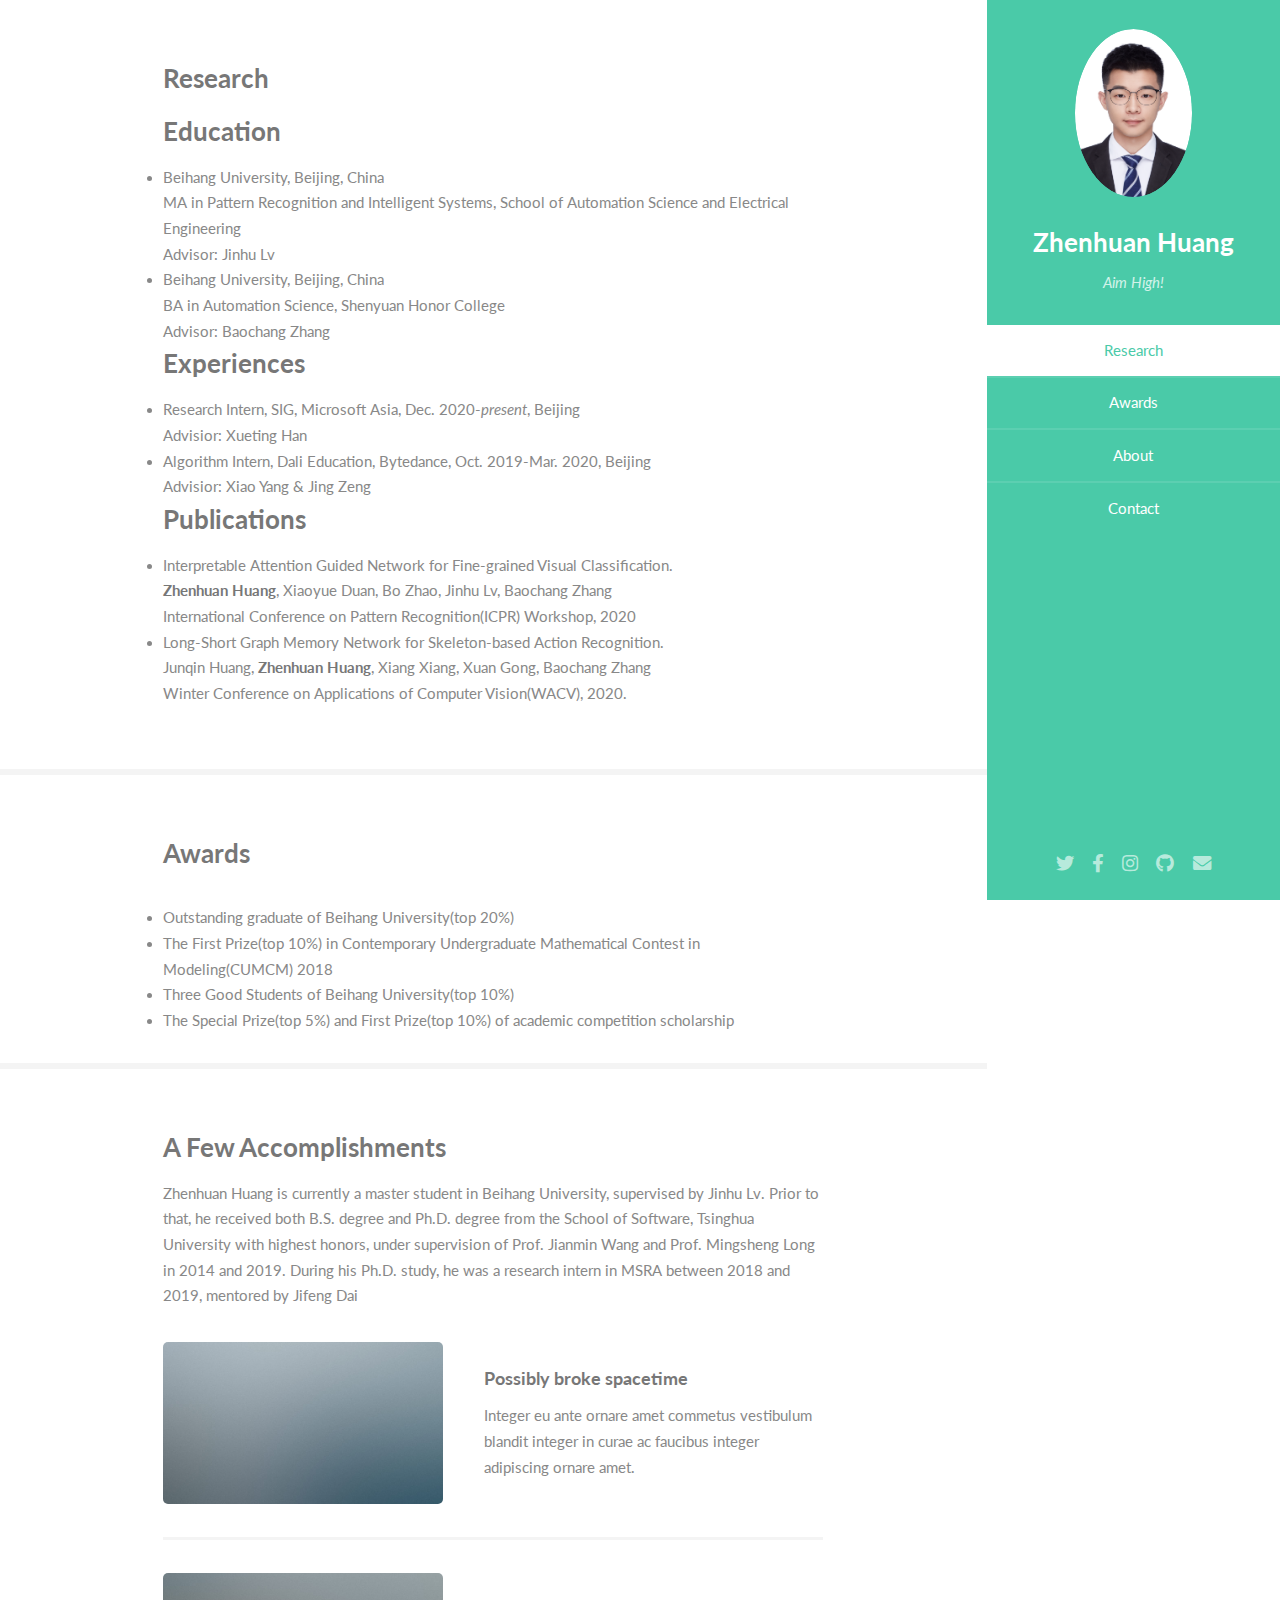
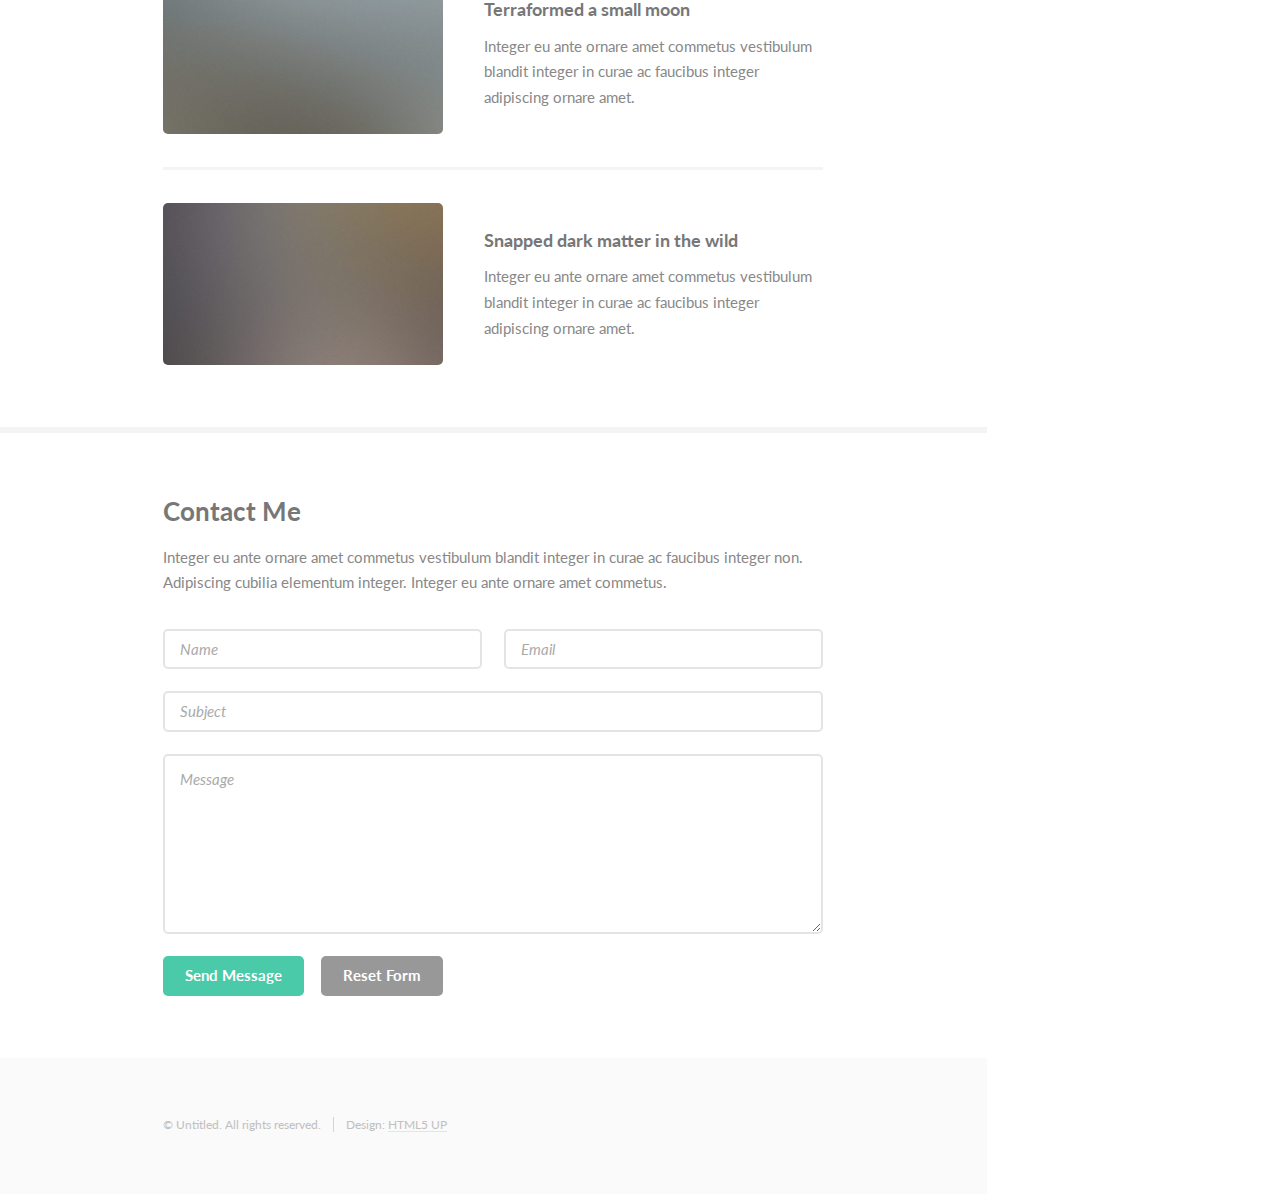
==== commit 85a86ca3: "basic info" ====
--- a/index.html
+++ b/index.html
@@ -16,16 +16,15 @@
 		<!-- Header -->
 			<section id="header">
 				<header>
-					<span class="image avatar"><img src="images/avatar.jpg" alt="" /></span>
-					<h1 id="logo"><a href="#">Willis Corto</a></h1>
-					<p>I got reprogrammed by a rogue AI<br />
-					and now I'm totally cray</p>
+					<span class="image avatar"><img src="images/ID.jpg" alt="" /></span>
+					<h1 id="logo"><a href="#">Zhenhuan Huang</a></h1>
+					<p>Aim High!</p>
 				</header>
 				<nav id="nav">
 					<ul>
-						<li><a href="#one" class="active">About</a></li>
-						<li><a href="#two">Things I Can Do</a></li>
-						<li><a href="#three">A Few Accomplishments</a></li>
+						<li><a href="#one" class="active">Research</a></li>
+						<li><a href="#two">Awards</a></li>
+						<li><a href="#three">About</a></li>
 						<li><a href="#four">Contact</a></li>
 					</ul>
 				</nav>
@@ -34,7 +33,7 @@
 						<li><a href="#" class="icon brands fa-twitter"><span class="label">Twitter</span></a></li>
 						<li><a href="#" class="icon brands fa-facebook-f"><span class="label">Facebook</span></a></li>
 						<li><a href="#" class="icon brands fa-instagram"><span class="label">Instagram</span></a></li>
-						<li><a href="#" class="icon brands fa-github"><span class="label">Github</span></a></li>
+						<li><a href="https://github.com/Sean-Huang65" class="icon brands fa-github"><span class="label">Github</span></a></li>
 						<li><a href="#" class="icon solid fa-envelope"><span class="label">Email</span></a></li>
 					</ul>
 				</footer>
@@ -48,32 +47,65 @@
 
 						<!-- One -->
 							<section id="one">
-								<div class="image main" data-position="center">
+								<!-- <div class="image main" data-position="center">
 									<img src="images/banner.jpg" alt="" />
-								</div>
+								</div> -->
 								<div class="container">
 									<header class="major">
-										<h2>Read Only</h2>
-										<p>Just an incredibly simple responsive site<br />
-										template freebie by <a href="http://html5up.net">HTML5 UP</a>.</p>
+										<h3>Research</h3>
+										<!-- <p>Just an incredibly simple responsive site<br />
+										template freebie by <a href="http://html5up.net">HTML5 UP</a>.</p> -->
 									</header>
-									<p>Faucibus sed lobortis aliquam lorem blandit. Lorem eu nunc metus col. Commodo id in arcu ante lorem ipsum sed accumsan erat praesent faucibus commodo ac mi lacus. Adipiscing mi ac commodo. Vis aliquet tortor ultricies non ante erat nunc integer eu ante ornare amet commetus vestibulum blandit integer in curae ac faucibus integer non. Adipiscing cubilia elementum.</p>
+									<h3>Education</h3>
+									<li>Beihang University, Beijing, China<br/>
+										MA in Pattern Recognition and Intelligent Systems, School of Automation Science and Electrical Engineering<br/>
+										Advisor: Jinhu Lv
+									</li>
+									<li>Beihang University, Beijing, China<br/>
+										BA in Automation Science, Shenyuan Honor College<br/>
+										Advisor: Baochang Zhang
+									</li>
+
+									<h3>Experiences</h3>
+									<li>Research Intern, SIG, Microsoft Asia, Dec. 2020-<i>present</i>, Beijing<br/>
+										Advisior: Xueting Han
+									</li>
+									<li>Algorithm Intern, Dali Education, Bytedance, Oct. 2019-Mar. 2020, Beijing<br/>
+										Advisior: Xiao Yang & Jing Zeng
+									</li>
+
+									<h3>Publications</h3>
+									<li>Interpretable Attention Guided Network for Fine-grained Visual Classification. <br />
+										<b>Zhenhuan Huang</b>, Xiaoyue Duan, Bo Zhao, Jinhu Lv, Baochang Zhang<br />
+										International Conference on Pattern Recognition(ICPR) Workshop, 2020
+									</li>
+									<li>Long-Short Graph Memory Network for Skeleton-based Action Recognition. <br />
+										Junqin Huang, <b>Zhenhuan Huang</b>, Xiang Xiang, Xuan Gong, Baochang Zhang<br />
+										Winter Conference on Applications of Computer Vision(WACV), 2020.
+									</li>
+									<p></p>
+
+
 								</div>
 							</section>
 
 						<!-- Two -->
 							<section id="two">
 								<div class="container">
-									<h3>Things I Can Do</h3>
-									<p>Integer eu ante ornare amet commetus vestibulum blandit integer in curae ac faucibus integer non. Adipiscing cubilia elementum integer lorem ipsum dolor sit amet.</p>
+									<h3>Awards</h3>
+									<p></p>
 									<ul class="feature-icons">
-										<li class="icon solid fa-code">Write all the code</li>
+										<!-- <li class="icon solid fa-code">Write all the code</li>
 										<li class="icon solid fa-cubes">Stack small boxes</li>
 										<li class="icon solid fa-book">Read books and stuff</li>
 										<li class="icon solid fa-coffee">Drink much coffee</li>
 										<li class="icon solid fa-bolt">Lightning bolt</li>
-										<li class="icon solid fa-users">Shadow clone technique</li>
+										<li class="icon solid fa-users">Shadow clone technique</li> -->
 									</ul>
+									<li>Outstanding graduate of Beihang University(top 20%)</li>
+									<li>The First Prize(top 10%) in Contemporary Undergraduate Mathematical Contest in Modeling(CUMCM) 2018 </li>
+									<li>Three Good Students of Beihang University(top 10%)</li>
+									<li>The Special Prize(top 5%) and First Prize(top 10%) of academic competition scholarship</li>
 								</div>
 							</section>
 
@@ -81,7 +113,7 @@
 							<section id="three">
 								<div class="container">
 									<h3>A Few Accomplishments</h3>
-									<p>Integer eu ante ornare amet commetus vestibulum blandit integer in curae ac faucibus integer non. Adipiscing cubilia elementum integer. Integer eu ante ornare amet commetus.</p>
+									<p>Zhenhuan Huang is currently a master student in Beihang University, supervised by Jinhu Lv. Prior to that, he received both B.S. degree and Ph.D. degree from the School of Software, Tsinghua University with highest honors, under supervision of Prof. Jianmin Wang and Prof. Mingsheng Long in 2014 and 2019. During his Ph.D. study, he was a research intern in MSRA between 2018 and 2019, mentored by Jifeng Dai</p>
 									<div class="features">
 										<article>
 											<a href="#" class="image"><img src="images/pic01.jpg" alt="" /></a>
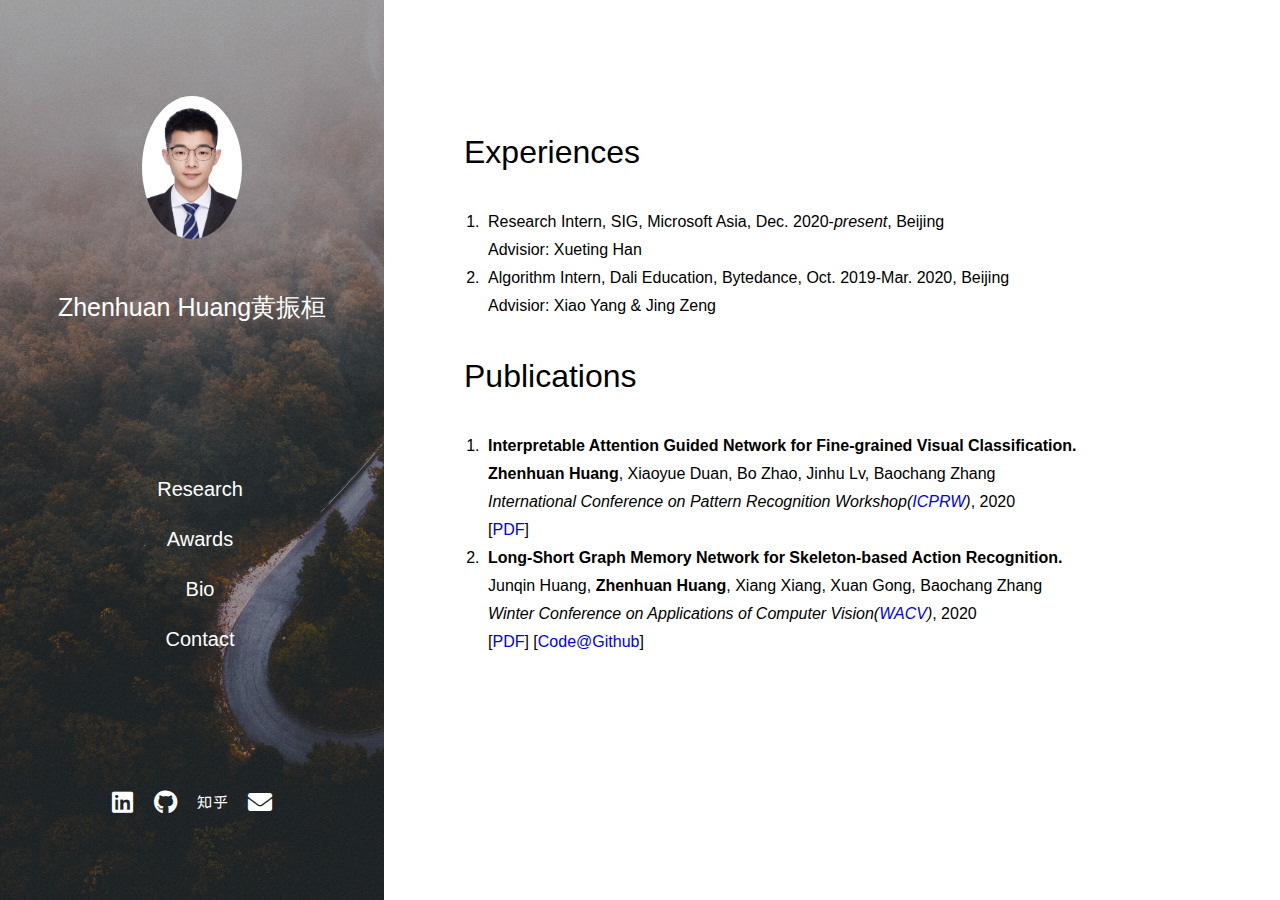
==== commit 99295a24: "change title" ====
--- a/index.html
+++ b/index.html
@@ -6,7 +6,7 @@
 -->
 <html>
 	<head>
-		<title>Read Only by HTML5 UP</title>
+		<title>Zhenhuan Huang(黄振桓)</title>
 		<meta charset="utf-8" />
 		<meta name="viewport" content="width=device-width, initial-scale=1, user-scalable=no" />
 		<link rel="stylesheet" href="assets/css/main.css" />
@@ -17,24 +17,23 @@
 			<section id="header">
 				<header>
 					<span class="image avatar"><img src="images/ID.jpg" alt="" /></span>
-					<h1 id="logo"><a href="#">Zhenhuan Huang</a></h1>
-					<p>Aim High!</p>
+					<h1 id="logo"><a href="#"><h3>Zhenhuan Huang<br>黄振桓</h3></a></h1>
+					
 				</header>
 				<nav id="nav">
 					<ul>
-						<li><a href="#one" class="active">Research</a></li>
-						<li><a href="#two">Awards</a></li>
-						<li><a href="#three">About</a></li>
-						<li><a href="#four">Contact</a></li>
+						<div><a href="index.html" class="active"><h3>Research</h3></a></div>
+						<div><a href="awards.html"><h3>Awards</h3></a></div>
+						<div><a href="about.html"><h3>Bio</h3></a></div>
+						<div><a href="contact.html"><h3>Contact</h3></a></div>
 					</ul>
 				</nav>
 				<footer>
 					<ul class="icons">
-						<li><a href="#" class="icon brands fa-twitter"><span class="label">Twitter</span></a></li>
-						<li><a href="#" class="icon brands fa-facebook-f"><span class="label">Facebook</span></a></li>
-						<li><a href="#" class="icon brands fa-instagram"><span class="label">Instagram</span></a></li>
+						<li><a href="https://www.linkedin.com/in/%E6%8C%AF%E6%A1%93-%E9%BB%84-14027b200/" class="icon brands fa-linkedin"><span class="label">Linkedin</span></a></li>
 						<li><a href="https://github.com/Sean-Huang65" class="icon brands fa-github"><span class="label">Github</span></a></li>
-						<li><a href="#" class="icon solid fa-envelope"><span class="label">Email</span></a></li>
+						<li><a href="https://www.zhihu.com/people/hzh-81-51" class="icon brands fa-zhihu"><span class="label">Zhihu</span></a></li>
+						<li><a href="16231192@buaa.edu.cn" class="icon solid fa-envelope"><span class="label">Email</span></a></li>
 					</ul>
 				</footer>
 			</section>
@@ -52,113 +51,43 @@
 								</div> -->
 								<div class="container">
 									<header class="major">
-										<h3>Research</h3>
+										<!-- <h1>Research</h1> -->
 										<!-- <p>Just an incredibly simple responsive site<br />
 										template freebie by <a href="http://html5up.net">HTML5 UP</a>.</p> -->
 									</header>
-									<h3>Education</h3>
-									<li>Beihang University, Beijing, China<br/>
-										MA in Pattern Recognition and Intelligent Systems, School of Automation Science and Electrical Engineering<br/>
-										Advisor: Jinhu Lv
-									</li>
-									<li>Beihang University, Beijing, China<br/>
-										BA in Automation Science, Shenyuan Honor College<br/>
-										Advisor: Baochang Zhang
-									</li>
-
-									<h3>Experiences</h3>
+
+									<h1>Experiences</h1>
+									<ol>
 									<li>Research Intern, SIG, Microsoft Asia, Dec. 2020-<i>present</i>, Beijing<br/>
 										Advisior: Xueting Han
 									</li>
 									<li>Algorithm Intern, Dali Education, Bytedance, Oct. 2019-Mar. 2020, Beijing<br/>
 										Advisior: Xiao Yang & Jing Zeng
 									</li>
-
-									<h3>Publications</h3>
-									<li>Interpretable Attention Guided Network for Fine-grained Visual Classification. <br />
-										<b>Zhenhuan Huang</b>, Xiaoyue Duan, Bo Zhao, Jinhu Lv, Baochang Zhang<br />
-										International Conference on Pattern Recognition(ICPR) Workshop, 2020
-									</li>
-									<li>Long-Short Graph Memory Network for Skeleton-based Action Recognition. <br />
-										Junqin Huang, <b>Zhenhuan Huang</b>, Xiang Xiang, Xuan Gong, Baochang Zhang<br />
-										Winter Conference on Applications of Computer Vision(WACV), 2020.
-									</li>
-									<p></p>
-
-
-								</div>
-							</section>
-
-						<!-- Two -->
-							<section id="two">
-								<div class="container">
-									<h3>Awards</h3>
-									<p></p>
-									<ul class="feature-icons">
-										<!-- <li class="icon solid fa-code">Write all the code</li>
-										<li class="icon solid fa-cubes">Stack small boxes</li>
-										<li class="icon solid fa-book">Read books and stuff</li>
-										<li class="icon solid fa-coffee">Drink much coffee</li>
-										<li class="icon solid fa-bolt">Lightning bolt</li>
-										<li class="icon solid fa-users">Shadow clone technique</li> -->
-									</ul>
-									<li>Outstanding graduate of Beihang University(top 20%)</li>
-									<li>The First Prize(top 10%) in Contemporary Undergraduate Mathematical Contest in Modeling(CUMCM) 2018 </li>
-									<li>Three Good Students of Beihang University(top 10%)</li>
-									<li>The Special Prize(top 5%) and First Prize(top 10%) of academic competition scholarship</li>
-								</div>
-							</section>
-
-						<!-- Three -->
-							<section id="three">
-								<div class="container">
-									<h3>A Few Accomplishments</h3>
-									<p>Zhenhuan Huang is currently a master student in Beihang University, supervised by Jinhu Lv. Prior to that, he received both B.S. degree and Ph.D. degree from the School of Software, Tsinghua University with highest honors, under supervision of Prof. Jianmin Wang and Prof. Mingsheng Long in 2014 and 2019. During his Ph.D. study, he was a research intern in MSRA between 2018 and 2019, mentored by Jifeng Dai</p>
-									<div class="features">
-										<article>
-											<a href="#" class="image"><img src="images/pic01.jpg" alt="" /></a>
-											<div class="inner">
-												<h4>Possibly broke spacetime</h4>
-												<p>Integer eu ante ornare amet commetus vestibulum blandit integer in curae ac faucibus integer adipiscing ornare amet.</p>
-											</div>
-										</article>
-										<article>
-											<a href="#" class="image"><img src="images/pic02.jpg" alt="" /></a>
-											<div class="inner">
-												<h4>Terraformed a small moon</h4>
-												<p>Integer eu ante ornare amet commetus vestibulum blandit integer in curae ac faucibus integer adipiscing ornare amet.</p>
-											</div>
-										</article>
-										<article>
-											<a href="#" class="image"><img src="images/pic03.jpg" alt="" /></a>
-											<div class="inner">
-												<h4>Snapped dark matter in the wild</h4>
-												<p>Integer eu ante ornare amet commetus vestibulum blandit integer in curae ac faucibus integer adipiscing ornare amet.</p>
-											</div>
-										</article>
-									</div>
-								</div>
-							</section>
-
-						<!-- Four -->
-							<section id="four">
-								<div class="container">
-									<h3>Contact Me</h3>
-									<p>Integer eu ante ornare amet commetus vestibulum blandit integer in curae ac faucibus integer non. Adipiscing cubilia elementum integer. Integer eu ante ornare amet commetus.</p>
-									<form method="post" action="#">
-										<div class="row gtr-uniform">
-											<div class="col-6 col-12-xsmall"><input type="text" name="name" id="name" placeholder="Name" /></div>
-											<div class="col-6 col-12-xsmall"><input type="email" name="email" id="email" placeholder="Email" /></div>
-											<div class="col-12"><input type="text" name="subject" id="subject" placeholder="Subject" /></div>
-											<div class="col-12"><textarea name="message" id="message" placeholder="Message" rows="6"></textarea></div>
-											<div class="col-12">
-												<ul class="actions">
-													<li><input type="submit" class="primary" value="Send Message" /></li>
-													<li><input type="reset" value="Reset Form" /></li>
-												</ul>
-											</div>
-										</div>
-									</form>
+									</ol>
+
+									<h1>Publications</h1>
+									<ol>
+										<li>
+											<b>
+												Interpretable Attention Guided Network for Fine-grained Visual Classification.
+											</b><br />
+											<b>Zhenhuan Huang</b>, Xiaoyue Duan, Bo Zhao, Jinhu Lv, Baochang Zhang<br />
+											<i>International Conference on Pattern Recognition Workshop(<a href="https://fgvrid.github.io/">ICPRW</a>)</i>, 2020<br />
+											[<a href="https://arxiv.org/abs/2103.04701">PDF</a>]
+										</li>
+										<li>
+											<b>
+												Long-Short Graph Memory Network for Skeleton-based Action Recognition. 
+											</b><br />
+											Junqin Huang, <b>Zhenhuan Huang</b>, Xiang Xiang, Xuan Gong, Baochang Zhang<br/>
+											<i>Winter Conference on Applications of Computer Vision(<a href="https://wacv20.wacv.net/">WACV</a>)</i>, 2020<br>
+											[<a href="https://openaccess.thecvf.com/content_WACV_2020/papers/Huang_Long-Short_Graph_Memory_Network__for_Skeleton-based_Action_Recognition_WACV_2020_paper.pdf">PDF</a>]
+											[<a href="https://github.com/bczhangbczhang/Long-Short-Graph-Memory-Network">Code@Github</a>]
+										</li>
+									</ol>
+									
+
 								</div>
 							</section>
 
@@ -496,13 +425,13 @@
 					</div>
 
 				<!-- Footer -->
-					<section id="footer">
+					<!-- <section id="footer">
 						<div class="container">
 							<ul class="copyright">
 								<li>&copy; Untitled. All rights reserved.</li><li>Design: <a href="http://html5up.net">HTML5 UP</a></li>
 							</ul>
 						</div>
-					</section>
+					</section> -->
 
 			</div>
 
@@ -516,4 +445,4 @@
 			<script src="assets/js/main.js"></script>
 
 	</body>
-</html>+</html>
--- a/assets/css/main.css
+++ b/assets/css/main.css
@@ -1,8 +1,8 @@
 @import url("fontawesome-all.min.css");
-@import url("https://fonts.googleapis.com/css?family=Lato:400,400italic,700,700italic|Source+Code+Pro:400");
+@import url("https://fonts.googleapis.com/css?family=Source+Sans+Pro:400,400italic");
 
 /*
-	Read Only by HTML5 UP
+	Strata by HTML5 UP
 	html5up.net | @ajlkn
 	Free for personal and commercial use under the CCA 3.0 license (html5up.net/license)
 */
@@ -98,8 +98,8 @@
 		}
 
 	body, input, select, textarea {
-		color: #888;
-		font-family: "Lato", sans-serif;
+		color: #000000;
+		font-family: sans-serif;
 		font-size: 16pt;
 		font-weight: 400;
 		line-height: 1.75em;
@@ -110,19 +110,20 @@
 		-webkit-transition: color 0.2s ease-in-out, border-color 0.2s ease-in-out;
 		-ms-transition: color 0.2s ease-in-out, border-color 0.2s ease-in-out;
 		transition: color 0.2s ease-in-out, border-color 0.2s ease-in-out;
-		border-bottom: solid 1px #e4e4e4;
-		color: inherit;
+		/* border-bottom: dotted 1px; */
+		/* color: #49bf9d; */
 		text-decoration: none;
 	}
 
 		a:hover {
 			border-bottom-color: transparent;
-			color: #4acaa8 !important;
+			/* color: #49bf9d !important; */
+			text-decoration: underline;
 		}
 
 	strong, b {
-		color: #777;
-		font-weight: 700;
+		color: #000000;
+		font-weight: bold;
 	}
 
 	em, i {
@@ -130,34 +131,38 @@
 	}
 
 	p {
-		margin: 0 0 2.25em 0;
+		margin: 0 0 2em 0;
 	}
 
 	h1, h2, h3, h4, h5, h6 {
-		color: #777;
-		font-weight: 700;
+		color: #000000;
+		font-weight: 400;
 		line-height: 1em;
-		margin: 0 0 0.5625em 0;
+		margin: 1em 0 1em 0;
 	}
 
 		h1 a, h2 a, h3 a, h4 a, h5 a, h6 a {
-			border: 0;
 			color: inherit;
 			text-decoration: none;
 		}
 
-	h2 {
+	h1 {
 		font-size: 2em;
 		line-height: 1.5em;
 	}
 
+	h2 {
+		font-size: 1.5em;
+		line-height: 1.5em;
+	}
+
 	h3 {
-		font-size: 1.75em;
+		font-size: 1.25em;
 		line-height: 1.5em;
 	}
 
 	h4 {
-		font-size: 1.25em;
+		font-size: 1.1em;
 		line-height: 1.5em;
 	}
 
@@ -185,43 +190,43 @@
 
 	hr {
 		border: 0;
-		border-bottom: solid 2px #f4f4f4;
-		margin: 2.25em 0;
+		border-bottom: solid 2px #efefef;
+		margin: 2em 0;
 	}
 
 		hr.major {
-			margin: 3.375em 0;
+			margin: 3em 0;
 		}
 
 	blockquote {
-		border-left: solid 8px #e4e4e4;
+		border-left: solid 6px #efefef;
 		font-style: italic;
-		margin: 0 0 2.25em 0;
-		padding: 0.5em 0 0.5em 2em;
+		margin: 0 0 2em 0;
+		padding: 0.5em 0 0.5em 1.5em;
 	}
 
 	code {
-		background: #555;
-		border-radius: 5px;
-		color: #fff;
-		font-family: "Source Code Pro", monospace;
+		background: #f7f7f7;
+		border-radius: 0.35em;
+		border: solid 2px #efefef;
+		font-family: "Courier New", monospace;
 		font-size: 0.9em;
 		margin: 0 0.25em;
 		padding: 0.25em 0.65em;
 	}
 
 	pre {
-		font-family: "Source Code Pro", monospace;
+		-webkit-overflow-scrolling: touch;
+		font-family: "Courier New", monospace;
 		font-size: 0.9em;
-		margin: 0 0 2.25em 0;
+		margin: 0 0 2em 0;
 	}
 
 		pre code {
-			-webkit-overflow-scrolling: touch;
 			display: block;
-			line-height: 1.5em;
+			line-height: 1.75em;
+			padding: 1em 1.5em;
 			overflow-x: auto;
-			padding: 1em 1.5em;
 		}
 
 	.align-left {
@@ -235,6 +240,55 @@
 	.align-right {
 		text-align: right;
 	}
+
+/* Container */
+
+	.container {
+		margin: 0 auto;
+		max-width: calc(100% - 4em);
+		width: 100%;
+	}
+
+		.container.xsmall {
+			width: 25%;
+		}
+
+		.container.small {
+			width: 50%;
+		}
+
+		.container.medium {
+			width: 75%;
+		}
+
+		.container.large {
+			width: 125%;
+		}
+
+		.container.xlarge {
+			width: 150%;
+		}
+
+		.container.max {
+			width: 100%;
+		}
+
+		@media screen and (max-width: 980px) {
+
+			.container {
+				width: 100% !important;
+				max-width: 100% !important;
+			}
+
+		}
+
+		@media screen and (max-width: 480px) {
+
+			.container {
+				max-width: calc(100% - 3em);
+			}
+
+		}
 
 /* Row */
 
@@ -396,90 +450,90 @@
 
 		.row.gtr-25 {
 			margin-top: 0;
-			margin-left: -0.5em;
+			margin-left: -0.625em;
 		}
 
 			.row.gtr-25 > * {
-				padding: 0 0 0 0.5em;
+				padding: 0 0 0 0.625em;
 			}
 
 			.row.gtr-25.gtr-uniform {
-				margin-top: -0.5em;
+				margin-top: -0.625em;
 			}
 
 				.row.gtr-25.gtr-uniform > * {
-					padding-top: 0.5em;
+					padding-top: 0.625em;
 				}
 
 		.row.gtr-50 {
 			margin-top: 0;
-			margin-left: -1em;
+			margin-left: -1.25em;
 		}
 
 			.row.gtr-50 > * {
-				padding: 0 0 0 1em;
+				padding: 0 0 0 1.25em;
 			}
 
 			.row.gtr-50.gtr-uniform {
-				margin-top: -1em;
+				margin-top: -1.25em;
 			}
 
 				.row.gtr-50.gtr-uniform > * {
-					padding-top: 1em;
+					padding-top: 1.25em;
 				}
 
 		.row {
 			margin-top: 0;
-			margin-left: -2em;
+			margin-left: -2.5em;
 		}
 
 			.row > * {
-				padding: 0 0 0 2em;
+				padding: 0 0 0 2.5em;
 			}
 
 			.row.gtr-uniform {
-				margin-top: -2em;
+				margin-top: -2.5em;
 			}
 
 				.row.gtr-uniform > * {
-					padding-top: 2em;
+					padding-top: 2.5em;
 				}
 
 		.row.gtr-150 {
 			margin-top: 0;
-			margin-left: -3em;
+			margin-left: -3.75em;
 		}
 
 			.row.gtr-150 > * {
-				padding: 0 0 0 3em;
+				padding: 0 0 0 3.75em;
 			}
 
 			.row.gtr-150.gtr-uniform {
-				margin-top: -3em;
+				margin-top: -3.75em;
 			}
 
 				.row.gtr-150.gtr-uniform > * {
-					padding-top: 3em;
+					padding-top: 3.75em;
 				}
 
 		.row.gtr-200 {
 			margin-top: 0;
-			margin-left: -4em;
+			margin-left: -5em;
 		}
 
 			.row.gtr-200 > * {
-				padding: 0 0 0 4em;
+				padding: 0 0 0 5em;
 			}
 
 			.row.gtr-200.gtr-uniform {
-				margin-top: -4em;
+				margin-top: -5em;
 			}
 
 				.row.gtr-200.gtr-uniform > * {
-					padding-top: 4em;
-				}
-
-		@media screen and (max-width: 1680px) {
+					padding-top: 5em;
+				}
+
+		@media screen and (max-width: 1800px) {
 
 			.row {
 				display: flex;
@@ -639,87 +693,87 @@
 
 				.row.gtr-25 {
 					margin-top: 0;
-					margin-left: -0.5em;
+					margin-left: -0.625em;
 				}
 
 					.row.gtr-25 > * {
-						padding: 0 0 0 0.5em;
+						padding: 0 0 0 0.625em;
 					}
 
 					.row.gtr-25.gtr-uniform {
-						margin-top: -0.5em;
+						margin-top: -0.625em;
 					}
 
 						.row.gtr-25.gtr-uniform > * {
-							padding-top: 0.5em;
+							padding-top: 0.625em;
 						}
 
 				.row.gtr-50 {
 					margin-top: 0;
-					margin-left: -1em;
+					margin-left: -1.25em;
 				}
 
 					.row.gtr-50 > * {
-						padding: 0 0 0 1em;
+						padding: 0 0 0 1.25em;
 					}
 
 					.row.gtr-50.gtr-uniform {
-						margin-top: -1em;
+						margin-top: -1.25em;
 					}
 
 						.row.gtr-50.gtr-uniform > * {
-							padding-top: 1em;
+							padding-top: 1.25em;
 						}
 
 				.row {
 					margin-top: 0;
-					margin-left: -2em;
+					margin-left: -2.5em;
 				}
 
 					.row > * {
-						padding: 0 0 0 2em;
+						padding: 0 0 0 2.5em;
 					}
 
 					.row.gtr-uniform {
-						margin-top: -2em;
+						margin-top: -2.5em;
 					}
 
 						.row.gtr-uniform > * {
-							padding-top: 2em;
+							padding-top: 2.5em;
 						}
 
 				.row.gtr-150 {
 					margin-top: 0;
-					margin-left: -3em;
+					margin-left: -3.75em;
 				}
 
 					.row.gtr-150 > * {
-						padding: 0 0 0 3em;
+						padding: 0 0 0 3.75em;
 					}
 
 					.row.gtr-150.gtr-uniform {
-						margin-top: -3em;
+						margin-top: -3.75em;
 					}
 
 						.row.gtr-150.gtr-uniform > * {
-							padding-top: 3em;
+							padding-top: 3.75em;
 						}
 
 				.row.gtr-200 {
 					margin-top: 0;
-					margin-left: -4em;
+					margin-left: -5em;
 				}
 
 					.row.gtr-200 > * {
-						padding: 0 0 0 4em;
+						padding: 0 0 0 5em;
 					}
 
 					.row.gtr-200.gtr-uniform {
-						margin-top: -4em;
+						margin-top: -5em;
 					}
 
 						.row.gtr-200.gtr-uniform > * {
-							padding-top: 4em;
+							padding-top: 5em;
 						}
 
 		}
@@ -884,92 +938,92 @@
 
 				.row.gtr-25 {
 					margin-top: 0;
-					margin-left: -0.375em;
+					margin-left: -0.5em;
 				}
 
 					.row.gtr-25 > * {
-						padding: 0 0 0 0.375em;
+						padding: 0 0 0 0.5em;
 					}
 
 					.row.gtr-25.gtr-uniform {
-						margin-top: -0.375em;
+						margin-top: -0.5em;
 					}
 
 						.row.gtr-25.gtr-uniform > * {
-							padding-top: 0.375em;
+							padding-top: 0.5em;
 						}
 
 				.row.gtr-50 {
 					margin-top: 0;
-					margin-left: -0.75em;
+					margin-left: -1em;
 				}
 
 					.row.gtr-50 > * {
-						padding: 0 0 0 0.75em;
+						padding: 0 0 0 1em;
 					}
 
 					.row.gtr-50.gtr-uniform {
-						margin-top: -0.75em;
+						margin-top: -1em;
 					}
 
 						.row.gtr-50.gtr-uniform > * {
-							padding-top: 0.75em;
+							padding-top: 1em;
 						}
 
 				.row {
 					margin-top: 0;
-					margin-left: -1.5em;
+					margin-left: -2em;
 				}
 
 					.row > * {
-						padding: 0 0 0 1.5em;
+						padding: 0 0 0 2em;
 					}
 
 					.row.gtr-uniform {
-						margin-top: -1.5em;
+						margin-top: -2em;
 					}
 
 						.row.gtr-uniform > * {
-							padding-top: 1.5em;
+							padding-top: 2em;
 						}
 
 				.row.gtr-150 {
 					margin-top: 0;
-					margin-left: -2.25em;
+					margin-left: -3em;
 				}
 
 					.row.gtr-150 > * {
-						padding: 0 0 0 2.25em;
+						padding: 0 0 0 3em;
 					}
 
 					.row.gtr-150.gtr-uniform {
-						margin-top: -2.25em;
+						margin-top: -3em;
 					}
 
 						.row.gtr-150.gtr-uniform > * {
-							padding-top: 2.25em;
+							padding-top: 3em;
 						}
 
 				.row.gtr-200 {
 					margin-top: 0;
-					margin-left: -3em;
+					margin-left: -4em;
 				}
 
 					.row.gtr-200 > * {
-						padding: 0 0 0 3em;
+						padding: 0 0 0 4em;
 					}
 
 					.row.gtr-200.gtr-uniform {
-						margin-top: -3em;
+						margin-top: -4em;
 					}
 
 						.row.gtr-200.gtr-uniform > * {
-							padding-top: 3em;
+							padding-top: 4em;
 						}
 
 		}
 
-		@media screen and (max-width: 1024px) {
+		@media screen and (max-width: 980px) {
 
 			.row {
 				display: flex;
@@ -1129,87 +1183,87 @@
 
 				.row.gtr-25 {
 					margin-top: 0;
-					margin-left: -0.375em;
+					margin-left: -0.5em;
 				}
 
 					.row.gtr-25 > * {
-						padding: 0 0 0 0.375em;
+						padding: 0 0 0 0.5em;
 					}
 
 					.row.gtr-25.gtr-uniform {
-						margin-top: -0.375em;
+						margin-top: -0.5em;
 					}
 
 						.row.gtr-25.gtr-uniform > * {
-							padding-top: 0.375em;
+							padding-top: 0.5em;
 						}
 
 				.row.gtr-50 {
 					margin-top: 0;
-					margin-left: -0.75em;
+					margin-left: -1em;
 				}
 
 					.row.gtr-50 > * {
-						padding: 0 0 0 0.75em;
+						padding: 0 0 0 1em;
 					}
 
 					.row.gtr-50.gtr-uniform {
-						margin-top: -0.75em;
+						margin-top: -1em;
 					}
 
 						.row.gtr-50.gtr-uniform > * {
-							padding-top: 0.75em;
+							padding-top: 1em;
 						}
 
 				.row {
 					margin-top: 0;
-					margin-left: -1.5em;
+					margin-left: -2em;
 				}
 
 					.row > * {
-						padding: 0 0 0 1.5em;
+						padding: 0 0 0 2em;
 					}
 
 					.row.gtr-uniform {
-						margin-top: -1.5em;
+						margin-top: -2em;
 					}
 
 						.row.gtr-uniform > * {
-							padding-top: 1.5em;
+							padding-top: 2em;
 						}
 
 				.row.gtr-150 {
 					margin-top: 0;
-					margin-left: -2.25em;
+					margin-left: -3em;
 				}
 
 					.row.gtr-150 > * {
-						padding: 0 0 0 2.25em;
+						padding: 0 0 0 3em;
 					}
 
 					.row.gtr-150.gtr-uniform {
-						margin-top: -2.25em;
+						margin-top: -3em;
 					}
 
 						.row.gtr-150.gtr-uniform > * {
-							padding-top: 2.25em;
+							padding-top: 3em;
 						}
 
 				.row.gtr-200 {
 					margin-top: 0;
-					margin-left: -3em;
+					margin-left: -4em;
 				}
 
 					.row.gtr-200 > * {
-						padding: 0 0 0 3em;
+						padding: 0 0 0 4em;
 					}
 
 					.row.gtr-200.gtr-uniform {
-						margin-top: -3em;
+						margin-top: -4em;
 					}
 
 						.row.gtr-200.gtr-uniform > * {
-							padding-top: 3em;
+							padding-top: 4em;
 						}
 
 		}
@@ -1374,87 +1428,87 @@
 
 				.row.gtr-25 {
 					margin-top: 0;
-					margin-left: -0.3125em;
+					margin-left: -0.375em;
 				}
 
 					.row.gtr-25 > * {
-						padding: 0 0 0 0.3125em;
+						padding: 0 0 0 0.375em;
 					}
 
 					.row.gtr-25.gtr-uniform {
-						margin-top: -0.3125em;
+						margin-top: -0.375em;
 					}
 
 						.row.gtr-25.gtr-uniform > * {
-							padding-top: 0.3125em;
+							padding-top: 0.375em;
 						}
 
 				.row.gtr-50 {
 					margin-top: 0;
-					margin-left: -0.625em;
+					margin-left: -0.75em;
 				}
 
 					.row.gtr-50 > * {
-						padding: 0 0 0 0.625em;
+						padding: 0 0 0 0.75em;
 					}
 
 					.row.gtr-50.gtr-uniform {
-						margin-top: -0.625em;
+						margin-top: -0.75em;
 					}
 
 						.row.gtr-50.gtr-uniform > * {
-							padding-top: 0.625em;
+							padding-top: 0.75em;
 						}
 
 				.row {
 					margin-top: 0;
-					margin-left: -1.25em;
+					margin-left: -1.5em;
 				}
 
 					.row > * {
-						padding: 0 0 0 1.25em;
+						padding: 0 0 0 1.5em;
 					}
 
 					.row.gtr-uniform {
-						margin-top: -1.25em;
+						margin-top: -1.5em;
 					}
 
 						.row.gtr-uniform > * {
-							padding-top: 1.25em;
+							padding-top: 1.5em;
 						}
 
 				.row.gtr-150 {
 					margin-top: 0;
-					margin-left: -1.875em;
+					margin-left: -2.25em;
 				}
 
 					.row.gtr-150 > * {
-						padding: 0 0 0 1.875em;
+						padding: 0 0 0 2.25em;
 					}
 
 					.row.gtr-150.gtr-uniform {
-						margin-top: -1.875em;
+						margin-top: -2.25em;
 					}
 
 						.row.gtr-150.gtr-uniform > * {
-							padding-top: 1.875em;
+							padding-top: 2.25em;
 						}
 
 				.row.gtr-200 {
 					margin-top: 0;
-					margin-left: -2.5em;
+					margin-left: -3em;
 				}
 
 					.row.gtr-200 > * {
-						padding: 0 0 0 2.5em;
+						padding: 0 0 0 3em;
 					}
 
 					.row.gtr-200.gtr-uniform {
-						margin-top: -2.5em;
+						margin-top: -3em;
 					}
 
 						.row.gtr-200.gtr-uniform > * {
-							padding-top: 2.5em;
+							padding-top: 3em;
 						}
 
 		}
@@ -1619,136 +1673,88 @@
 
 				.row.gtr-25 {
 					margin-top: 0;
-					margin-left: -0.3125em;
+					margin-left: -0.375em;
 				}
 
 					.row.gtr-25 > * {
-						padding: 0 0 0 0.3125em;
+						padding: 0 0 0 0.375em;
 					}
 
 					.row.gtr-25.gtr-uniform {
-						margin-top: -0.3125em;
+						margin-top: -0.375em;
 					}
 
 						.row.gtr-25.gtr-uniform > * {
-							padding-top: 0.3125em;
+							padding-top: 0.375em;
 						}
 
 				.row.gtr-50 {
 					margin-top: 0;
-					margin-left: -0.625em;
+					margin-left: -0.75em;
 				}
 
 					.row.gtr-50 > * {
-						padding: 0 0 0 0.625em;
+						padding: 0 0 0 0.75em;
 					}
 
 					.row.gtr-50.gtr-uniform {
-						margin-top: -0.625em;
+						margin-top: -0.75em;
 					}
 
 						.row.gtr-50.gtr-uniform > * {
-							padding-top: 0.625em;
+							padding-top: 0.75em;
 						}
 
 				.row {
 					margin-top: 0;
-					margin-left: -1.25em;
+					margin-left: -1.5em;
 				}
 
 					.row > * {
-						padding: 0 0 0 1.25em;
+						padding: 0 0 0 1.5em;
 					}
 
 					.row.gtr-uniform {
-						margin-top: -1.25em;
+						margin-top: -1.5em;
 					}
 
 						.row.gtr-uniform > * {
-							padding-top: 1.25em;
+							padding-top: 1.5em;
 						}
 
 				.row.gtr-150 {
 					margin-top: 0;
-					margin-left: -1.875em;
+					margin-left: -2.25em;
 				}
 
 					.row.gtr-150 > * {
-						padding: 0 0 0 1.875em;
+						padding: 0 0 0 2.25em;
 					}
 
 					.row.gtr-150.gtr-uniform {
-						margin-top: -1.875em;
+						margin-top: -2.25em;
 					}
 
 						.row.gtr-150.gtr-uniform > * {
-							padding-top: 1.875em;
+							padding-top: 2.25em;
 						}
 
 				.row.gtr-200 {
 					margin-top: 0;
-					margin-left: -2.5em;
+					margin-left: -3em;
 				}
 
 					.row.gtr-200 > * {
-						padding: 0 0 0 2.5em;
+						padding: 0 0 0 3em;
 					}
 
 					.row.gtr-200.gtr-uniform {
-						margin-top: -2.5em;
+						margin-top: -3em;
 					}
 
 						.row.gtr-200.gtr-uniform > * {
-							padding-top: 2.5em;
+							padding-top: 3em;
 						}
-
-		}
-
-/* Container */
-
-	.container {
-		margin: 0 auto;
-		max-width: calc(100% - 4.5em);
-		width: 45em;
-	}
-
-		.container.xsmall {
-			width: 11.25em;
-		}
-
-		.container.small {
-			width: 22.5em;
-		}
-
-		.container.medium {
-			width: 33.75em;
-		}
-
-		.container.large {
-			width: 56.25em;
-		}
-
-		.container.xlarge {
-			width: 67.5em;
-		}
-
-		.container.max {
-			width: 100%;
-		}
-
-		@media screen and (max-width: 1024px) {
-
-			.container {
-				width: 100% !important;
-			}
-
-		}
-
-		@media screen and (max-width: 480px) {
-
-			.container {
-				max-width: calc(100% - 3.375em);
-			}
 
 		}
 
@@ -1759,20 +1765,20 @@
 	}
 
 	header p {
-		color: #aaa;
+		color: #b2b2b2;
 		position: relative;
-		margin: 0 0 1.6875em 0;
+		margin: 0 0 1.5em 0;
 	}
 
 	header h2 + p {
 		font-size: 1.25em;
-		margin-top: -0.5em;
+		margin-top: -1em;
 		line-height: 1.5em;
 	}
 
 	header h3 + p {
 		font-size: 1.1em;
-		margin-top: -0.35em;
+		margin-top: -0.8em;
 		line-height: 1.5em;
 	}
 
@@ -1780,39 +1786,26 @@
 	header h5 + p,
 	header h6 + p {
 		font-size: 0.9em;
-		margin-top: -0.25em;
+		margin-top: -0.6em;
 		line-height: 1.5em;
 	}
 
 	header.major h2 {
-		color: #4acaa8;
-		font-size: 3.5em;
-	}
-
-		header.major h2 + p {
-			color: #777;
-			font-size: 1.75em;
-			font-weight: 700;
-			margin-top: -0.75em;
-		}
+		font-size: 2em;
+	}
 
 /* Form */
 
 	form {
-		margin: 0 0 2.25em 0;
+		margin: 0 0 2em 0;
 	}
 
 	label {
-		color: #777;
+		color: #787878;
 		display: block;
 		font-size: 0.9em;
-		font-weight: 700;
-		margin: 0 0 1.125em 0;
-	}
-
-	input::-moz-focus-inner {
-		border: 0;
-		padding: 0;
+		font-weight: 400;
+		margin: 0 0 1em 0;
 	}
 
 	input[type="text"],
@@ -1824,13 +1817,13 @@
 		-webkit-appearance: none;
 		-ms-appearance: none;
 		appearance: none;
-		border-radius: 5px;
-		border: none;
-		border: solid 2px #e4e4e4;
+		background: #f7f7f7;
+		border-radius: 0.35em;
+		border: solid 2px transparent;
 		color: inherit;
 		display: block;
 		outline: 0;
-		padding: 0 1em;
+		padding: 0 0.75em;
 		text-decoration: none;
 		width: 100%;
 	}
@@ -1848,21 +1841,21 @@
 		input[type="email"]:focus,
 		select:focus,
 		textarea:focus {
-			border-color: #4acaa8;
+			border-color: #49bf9d;
 		}
 
 	select {
-		background-image: url("data:image/svg+xml;charset=utf8,%3Csvg xmlns='http://www.w3.org/2000/svg' width='40' height='40' preserveAspectRatio='none' viewBox='0 0 40 40'%3E%3Cpath d='M9.4,12.3l10.4,10.4l10.4-10.4c0.2-0.2,0.5-0.4,0.9-0.4c0.3,0,0.6,0.1,0.9,0.4l3.3,3.3c0.2,0.2,0.4,0.5,0.4,0.9 c0,0.4-0.1,0.6-0.4,0.9L20.7,31.9c-0.2,0.2-0.5,0.4-0.9,0.4c-0.3,0-0.6-0.1-0.9-0.4L4.3,17.3c-0.2-0.2-0.4-0.5-0.4-0.9 c0-0.4,0.1-0.6,0.4-0.9l3.3-3.3c0.2-0.2,0.5-0.4,0.9-0.4S9.1,12.1,9.4,12.3z' fill='%23e4e4e4' /%3E%3C/svg%3E");
-		background-size: 1.25em;
+		background-image: url("data:image/svg+xml;charset=utf8,%3Csvg xmlns='http://www.w3.org/2000/svg' width='40' height='40' preserveAspectRatio='none' viewBox='0 0 40 40'%3E%3Cpath d='M9.4,12.3l10.4,10.4l10.4-10.4c0.2-0.2,0.5-0.4,0.9-0.4c0.3,0,0.6,0.1,0.9,0.4l3.3,3.3c0.2,0.2,0.4,0.5,0.4,0.9 c0,0.4-0.1,0.6-0.4,0.9L20.7,31.9c-0.2,0.2-0.5,0.4-0.9,0.4c-0.3,0-0.6-0.1-0.9-0.4L4.3,17.3c-0.2-0.2-0.4-0.5-0.4-0.9 c0-0.4,0.1-0.6,0.4-0.9l3.3-3.3c0.2-0.2,0.5-0.4,0.9-0.4S9.1,12.1,9.4,12.3z' fill='%23dfdfdf' /%3E%3C/svg%3E");
+		background-size: 1.25rem;
 		background-repeat: no-repeat;
-		background-position: calc(100% - 1em) center;
+		background-position: calc(100% - 1rem) center;
 		height: 2.75em;
 		padding-right: 2.75em;
 		text-overflow: ellipsis;
 	}
 
 		select option {
-			color: #777;
+			color: #787878;
 			background: #fff;
 		}
 
@@ -1882,7 +1875,7 @@
 	}
 
 	textarea {
-		padding: 0.75em 1em;
+		padding: 0.75em;
 	}
 
 	input[type="checkbox"],
@@ -1902,7 +1895,7 @@
 		input[type="checkbox"] + label,
 		input[type="radio"] + label {
 			text-decoration: none;
-			color: #888;
+			color: #a2a2a2;
 			cursor: pointer;
 			display: inline-block;
 			font-size: 1em;
@@ -1928,15 +1921,15 @@
 
 			input[type="checkbox"] + label:before,
 			input[type="radio"] + label:before {
-				background: #fafafa;
-				border-radius: 5px;
-				border: solid 2px #e4e4e4;
+				background: #f7f7f7;
+				border-radius: 0.35em;
+				border: solid 2px transparent;
 				content: '';
 				display: inline-block;
 				font-size: 0.8em;
 				height: 2.0625em;
 				left: 0;
-				line-height: 2.0625em;
+				line-height: 1.85625em;
 				position: absolute;
 				text-align: center;
 				top: 0;
@@ -1945,19 +1938,19 @@
 
 		input[type="checkbox"]:checked + label:before,
 		input[type="radio"]:checked + label:before {
-			background: #989898;
-			border-color: #989898;
-			color: #ffffff;
+			background: #787878;
+			border-color: #787878;
+			color: #fff;
 			content: '\f00c';
 		}
 
 		input[type="checkbox"]:focus + label:before,
 		input[type="radio"]:focus + label:before {
-			border-color: #4acaa8;
+			border-color: #49bf9d;
 		}
 
 	input[type="checkbox"] + label:before {
-		border-radius: 5px;
+		border-radius: 0.35em;
 	}
 
 	input[type="radio"] + label:before {
@@ -1965,35 +1958,31 @@
 	}
 
 	::-webkit-input-placeholder {
-		color: #aaa !important;
-		font-style: italic;
+		color: #b2b2b2 !important;
 		opacity: 1.0;
 	}
 
 	:-moz-placeholder {
-		color: #aaa !important;
-		font-style: italic;
+		color: #b2b2b2 !important;
 		opacity: 1.0;
 	}
 
 	::-moz-placeholder {
-		color: #aaa !important;
-		font-style: italic;
+		color: #b2b2b2 !important;
 		opacity: 1.0;
 	}
 
 	:-ms-input-placeholder {
-		color: #aaa !important;
-		font-style: italic;
+		color: #b2b2b2 !important;
 		opacity: 1.0;
 	}
 
 /* Box */
 
 	.box {
-		border-radius: 5px;
-		border: solid 2px #e4e4e4;
-		margin-bottom: 2.25em;
+		border-radius: 0.35em;
+		border: solid 2px #efefef;
+		margin-bottom: 2em;
 		padding: 1.5em;
 	}
 
@@ -2049,170 +2038,119 @@
 /* Image */
 
 	.image {
-		border-radius: 5px;
+		border-radius: 0.35em;
 		border: 0;
 		display: inline-block;
 		position: relative;
 	}
 
-		.image[data-position] img {
-			-moz-object-fit: cover;
-			-webkit-object-fit: cover;
-			-ms-object-fit: cover;
-			object-fit: cover;
+		.image:before {
+			-moz-transition: opacity 0.2s ease-in-out;
+			-webkit-transition: opacity 0.2s ease-in-out;
+			-ms-transition: opacity 0.2s ease-in-out;
+			transition: opacity 0.2s ease-in-out;
+			background: url("images/overlay.png");
+			border-radius: 0.35em;
+			content: '';
 			display: block;
+			height: 100%;
+			left: 0;
+			opacity: 0.5;
 			position: absolute;
 			top: 0;
-			left: 0;
 			width: 100%;
-			height: 100%;
-		}
-
-		.image[data-position="top left"] img {
-			-moz-object-position: top left;
-			-webkit-object-position: top left;
-			-ms-object-position: top left;
-			object-position: top left;
-		}
-
-		.image[data-position="top"] img {
-			-moz-object-position: top;
-			-webkit-object-position: top;
-			-ms-object-position: top;
-			object-position: top;
-		}
-
-		.image[data-position="top right"] img {
-			-moz-object-position: top right;
-			-webkit-object-position: top right;
-			-ms-object-position: top right;
-			object-position: top right;
-		}
-
-		.image[data-position="right"] img {
-			-moz-object-position: right;
-			-webkit-object-position: right;
-			-ms-object-position: right;
-			object-position: right;
-		}
-
-		.image[data-position="bottom right"] img {
-			-moz-object-position: bottom right;
-			-webkit-object-position: bottom right;
-			-ms-object-position: bottom right;
-			object-position: bottom right;
-		}
-
-		.image[data-position="bottom"] img {
-			-moz-object-position: bottom;
-			-webkit-object-position: bottom;
-			-ms-object-position: bottom;
-			object-position: bottom;
-		}
-
-		.image[data-position="bottom left"] img {
-			-moz-object-position: bottom left;
-			-webkit-object-position: bottom left;
-			-ms-object-position: bottom left;
-			object-position: bottom left;
-		}
-
-		.image[data-position="left"] img {
-			-moz-object-position: left;
-			-webkit-object-position: left;
-			-ms-object-position: left;
-			object-position: left;
-		}
-
-		.image[data-position="center"] img {
-			-moz-object-position: center;
-			-webkit-object-position: center;
-			-ms-object-position: center;
-			object-position: center;
-		}
-
-		.image[data-position="25% 25%"] img {
-			-moz-object-position: 25% 25%;
-			-webkit-object-position: 25% 25%;
-			-ms-object-position: 25% 25%;
-			object-position: 25% 25%;
-		}
-
-		.image[data-position="75% 25%"] img {
-			-moz-object-position: 75% 25%;
-			-webkit-object-position: 75% 25%;
-			-ms-object-position: 75% 25%;
-			object-position: 75% 25%;
-		}
-
-		.image[data-position="75% 75%"] img {
-			-moz-object-position: 75% 75%;
-			-webkit-object-position: 75% 75%;
-			-ms-object-position: 75% 75%;
-			object-position: 75% 75%;
-		}
-
-		.image[data-position="25% 75%"] img {
-			-moz-object-position: 25% 75%;
-			-webkit-object-position: 25% 75%;
-			-ms-object-position: 25% 75%;
-			object-position: 25% 75%;
-		}
+		}
+
+		.image.thumb {
+			text-align: center;
+		}
+
+			.image.thumb:after {
+				-moz-transition: opacity 0.2s ease-in-out;
+				-webkit-transition: opacity 0.2s ease-in-out;
+				-ms-transition: opacity 0.2s ease-in-out;
+				transition: opacity 0.2s ease-in-out;
+				border-radius: 0.35em;
+				border: solid 3px rgba(255, 255, 255, 0.5);
+				color: #fff;
+				content: 'View';
+				display: inline-block;
+				font-size: 0.8em;
+				font-weight: 400;
+				left: 50%;
+				line-height: 2.25em;
+				margin: -1.25em 0 0 -3em;
+				opacity: 0;
+				padding: 0 1.5em;
+				position: absolute;
+				text-align: center;
+				text-decoration: none;
+				top: 50%;
+				white-space: nowrap;
+			}
+
+			.image.thumb:hover:after {
+				opacity: 1.0;
+			}
+
+			.image.thumb:hover:before {
+				background: url("images/overlay.png"), url("images/overlay.png");
+				opacity: 1.0;
+			}
 
 		.image img {
-			border-radius: 5px;
+			border-radius: 0.35em;
 			display: block;
 		}
 
 		.image.left {
 			float: left;
-			margin: 0 2.5em 2em 0;
+			margin: 0 1.5em 1em 0;
 			top: 0.25em;
 		}
 
 		.image.right {
 			float: right;
-			margin: 0 0 2em 2.5em;
+			margin: 0 0 1em 1.5em;
 			top: 0.25em;
 		}
+
+		.image.left, .image.right {
+			max-width: 40%;
+		}
+
+			.image.left img, .image.right img {
+				width: 100%;
+			}
 
 		.image.fit {
 			display: block;
-			margin: 0 0 2.25em 0;
+			margin: 0 0 2em 0;
 			width: 100%;
 		}
 
 			.image.fit img {
-				display: block;
 				width: 100%;
 			}
 
 		.image.avatar {
 			border-radius: 100%;
-			overflow: hidden;
-		}
+		}
+
+			.image.avatar:before {
+				display: none;
+			}
 
 			.image.avatar img {
 				border-radius: 100%;
-				display: block;
 				width: 100%;
-			}
-
-		.image.main {
-			display: block;
-			height: 20em;
-			border-radius: 0;
-		}
-
-			.image.main img {
-				border-radius: 0;
 			}
 
 /* List */
 
 	ol {
 		list-style: decimal;
-		margin: 0 0 2.25em 0;
+		margin: 0 0 2em 0;
 		padding-left: 1.25em;
 	}
 
@@ -2222,7 +2160,7 @@
 
 	ul {
 		list-style: disc;
-		margin: 0 0 2.25em 0;
+		margin: 0 0 2em 0;
 		padding-left: 1em;
 	}
 
@@ -2236,7 +2174,7 @@
 		}
 
 			ul.alt li {
-				border-top: solid 2px #f4f4f4;
+				border-top: solid 2px #efefef;
 				padding: 0.5em 0;
 			}
 
@@ -2246,8 +2184,60 @@
 				}
 
 	dl {
-		margin: 0 0 2.25em 0;
-	}
+		margin: 0 0 2em 0;
+	}
+
+/* Icons */
+
+	ul.icons {
+		cursor: default;
+		list-style: none;
+		padding-left: 0;
+	}
+
+		ul.icons li {
+			display: inline-block;
+			padding: 0 1em 0 0;
+		}
+
+			ul.icons li:last-child {
+				padding-right: 0;
+			}
+
+			ul.icons li .icon:before {
+				font-size: 1.5em;
+			}
+
+/* Labeled Icons */
+
+	ul.labeled-icons {
+		list-style: none;
+		padding: 0;
+	}
+
+		ul.labeled-icons li {
+			line-height: 1.75em;
+			margin: 1.5em 0 0 0;
+			padding-left: 2.25em;
+			position: relative;
+		}
+
+			ul.labeled-icons li:first-child {
+				margin-top: 0;
+			}
+
+			ul.labeled-icons li a {
+				color: inherit;
+			}
+
+			ul.labeled-icons li h3 {
+				color: #b2b2b2;
+				left: 0;
+				position: absolute;
+				text-align: center;
+				top: 0;
+				width: 1em;
+			}
 
 /* Actions */
 
@@ -2258,12 +2248,12 @@
 		display: flex;
 		cursor: default;
 		list-style: none;
-		margin-left: -1.125em;
+		margin-left: -1em;
 		padding-left: 0;
 	}
 
 		ul.actions li {
-			padding: 0 0 0 1.125em;
+			padding: 0 0 0 1em;
 			vertical-align: middle;
 		}
 
@@ -2289,7 +2279,7 @@
 		}
 
 			ul.actions.stacked li {
-				padding: 1.125em 0 0 0;
+				padding: 1.3em 0 0 0;
 			}
 
 				ul.actions.stacked li:first-child {
@@ -2297,7 +2287,7 @@
 				}
 
 		ul.actions.fit {
-			width: calc(100% + 1.125em);
+			width: calc(100% + 1em);
 		}
 
 			ul.actions.fit li {
@@ -2340,7 +2330,7 @@
 					-webkit-flex-shrink: 1;
 					-ms-flex-shrink: 1;
 					flex-shrink: 1;
-					padding: 1.125em 0 0 0;
+					padding: 1em 0 0 0;
 					text-align: center;
 					width: 100%;
 				}
@@ -2366,29 +2356,450 @@
 						ul.actions:not(.fixed) li input[type="button"].icon:before,
 						ul.actions:not(.fixed) li button.icon:before,
 						ul.actions:not(.fixed) li .button.icon:before {
-							margin-left: -0.5rem;
+							margin-left: -0.5em;
 						}
 
 		}
 
-/* Feature Icons */
-
-	ul.feature-icons {
+/* Table */
+
+	.table-wrapper {
+		-webkit-overflow-scrolling: touch;
+		overflow-x: auto;
+	}
+
+	table {
+		margin: 0 0 2em 0;
+		width: 100%;
+	}
+
+		table tbody tr {
+			border: solid 1px #efefef;
+			border-left: 0;
+			border-right: 0;
+		}
+
+			table tbody tr:nth-child(2n + 1) {
+				background-color: #f7f7f7;
+			}
+
+		table td {
+			padding: 0.75em 0.75em;
+		}
+
+		table th {
+			color: #787878;
+			font-size: 0.9em;
+			font-weight: 400;
+			padding: 0 0.75em 0.75em 0.75em;
+			text-align: left;
+		}
+
+		table thead {
+			border-bottom: solid 2px #efefef;
+		}
+
+		table tfoot {
+			border-top: solid 2px #efefef;
+		}
+
+		table.alt {
+			border-collapse: separate;
+		}
+
+			table.alt tbody tr td {
+				border: solid 2px #efefef;
+				border-left-width: 0;
+				border-top-width: 0;
+			}
+
+				table.alt tbody tr td:first-child {
+					border-left-width: 2px;
+				}
+
+			table.alt tbody tr:first-child td {
+				border-top-width: 2px;
+			}
+
+			table.alt thead {
+				border-bottom: 0;
+			}
+
+			table.alt tfoot {
+				border-top: 0;
+			}
+
+/* Button */
+
+	input[type="submit"],
+	input[type="reset"],
+	input[type="button"],
+	.button {
+		-moz-appearance: none;
+		-webkit-appearance: none;
+		-ms-appearance: none;
+		appearance: none;
+		-moz-transition: background-color 0.2s ease-in-out, color 0.2s ease-in-out, border-color 0.2s ease-in-out;
+		-webkit-transition: background-color 0.2s ease-in-out, color 0.2s ease-in-out, border-color 0.2s ease-in-out;
+		-ms-transition: background-color 0.2s ease-in-out, color 0.2s ease-in-out, border-color 0.2s ease-in-out;
+		transition: background-color 0.2s ease-in-out, color 0.2s ease-in-out, border-color 0.2s ease-in-out;
+		background-color: transparent;
+		border-radius: 0.35em;
+		border: solid 3px #efefef;
+		color: #787878 !important;
+		cursor: pointer;
+		display: inline-block;
+		font-weight: 400;
+		height: 3.15em;
+		height: calc(2.75em + 6px);
+		line-height: 2.75em;
+		min-width: 10em;
+		padding: 0 1.5em;
+		text-align: center;
+		text-decoration: none;
+		white-space: nowrap;
+	}
+
+		input[type="submit"]:hover,
+		input[type="reset"]:hover,
+		input[type="button"]:hover,
+		.button:hover {
+			border-color: #49bf9d;
+			color: #49bf9d !important;
+		}
+
+		input[type="submit"]:active,
+		input[type="reset"]:active,
+		input[type="button"]:active,
+		.button:active {
+			background-color: rgba(73, 191, 157, 0.1);
+			border-color: #49bf9d;
+			color: #49bf9d !important;
+		}
+
+		input[type="submit"].icon,
+		input[type="reset"].icon,
+		input[type="button"].icon,
+		.button.icon {
+			padding-left: 1.35em;
+		}
+
+			input[type="submit"].icon:before,
+			input[type="reset"].icon:before,
+			input[type="button"].icon:before,
+			.button.icon:before {
+				margin-right: 0.5em;
+			}
+
+		input[type="submit"].fit,
+		input[type="reset"].fit,
+		input[type="button"].fit,
+		.button.fit {
+			min-width: 0;
+			width: 100%;
+		}
+
+		input[type="submit"].small,
+		input[type="reset"].small,
+		input[type="button"].small,
+		.button.small {
+			font-size: 0.8em;
+		}
+
+		input[type="submit"].large,
+		input[type="reset"].large,
+		input[type="button"].large,
+		.button.large {
+			font-size: 1.35em;
+		}
+
+		input[type="submit"].primary,
+		input[type="reset"].primary,
+		input[type="button"].primary,
+		.button.primary {
+			background-color: #49bf9d;
+			border-color: #49bf9d;
+			color: #ffffff !important;
+		}
+
+			input[type="submit"].primary:hover,
+			input[type="reset"].primary:hover,
+			input[type="button"].primary:hover,
+			.button.primary:hover {
+				background-color: #5cc6a7;
+				border-color: #5cc6a7;
+			}
+
+			input[type="submit"].primary:active,
+			input[type="reset"].primary:active,
+			input[type="button"].primary:active,
+			.button.primary:active {
+				background-color: #3eb08f;
+				border-color: #3eb08f;
+			}
+
+		input[type="submit"].disabled, input[type="submit"]:disabled,
+		input[type="reset"].disabled,
+		input[type="reset"]:disabled,
+		input[type="button"].disabled,
+		input[type="button"]:disabled,
+		.button.disabled,
+		.button:disabled {
+			background-color: #e7e7e7 !important;
+			border-color: #e7e7e7 !important;
+			color: #b2b2b2 !important;
+			cursor: default;
+		}
+
+/* Work Item */
+
+	.work-item {
+		margin: 0 0 2em 0;
+	}
+
+		.work-item .image {
+			margin: 0 0 1.5em 0;
+		}
+
+		.work-item h3 {
+			font-size: 1em;
+			margin: 0 0 0.5em 0;
+		}
+
+		.work-item p {
+			font-size: 0.8em;
+			line-height: 1.5em;
+			margin: 0;
+		}
+
+/* Header */
+
+	#header {
+		display: -moz-flex;
+		display: -webkit-flex;
+		display: -ms-flex;
+		display: flex;
+		-moz-flex-direction: column;
+		-webkit-flex-direction: column;
+		-ms-flex-direction: column;
+		flex-direction: column;
+		-moz-align-items: -moz-flex-end;
+		-webkit-align-items: -webkit-flex-end;
+		-ms-align-items: -ms-flex-end;
+		align-items: flex-end;
+		-moz-justify-content: space-between;
+		-webkit-justify-content: space-between;
+		-ms-justify-content: space-between;
+		justify-content: space-between;
+		background-color: #1f1815;
+		background-attachment: scroll,								scroll;
+		background-image: url("images/overlay.png"), url("../../images/taneli-lahtinen-RVL_gA9dz6o-unsplash.jpg");
+		background-position: top left,							top left;
+		background-repeat: repeat,								no-repeat;
+		background-size: auto,								cover;
+		color: rgba(255, 255, 255, 0.5);
+		height: 100%;
+		left: 0;
+		padding: 8em 4em;
+		position: fixed;
+		text-align: center;
+		top: 0;
+		width: 30%;
+	}
+
+		#header > * {
+			-moz-flex-shrink: 0;
+			-webkit-flex-shrink: 0;
+			-ms-flex-shrink: 0;
+			flex-shrink: 0;
+			width: 100%;
+		}
+
+		#header > .inner {
+			-moz-flex-grow: 1;
+			-webkit-flex-grow: 1;
+			-ms-flex-grow: 1;
+			flex-grow: 1;
+			margin: 0 0 2em 0;
+		}
+
+		#header strong, #header b{
+			color: #ffffff;
+		}
+
+		#header h2, #header h3, #header h4, #header h5, #header h6 {
+			color: #ffffff;
+		}
+
+		#header a {
+			color: #ffffff;
+		}
+
+		#header h1 {
+			color: rgba(255, 255, 255, 0.5);
+			font-size: 1.35em;
+			line-height: 1.75em;
+			margin: 0;
+		}
+
+		#header .image.avatar {
+			margin: 0 0 1em 0;
+			width: 6.25em;
+		}
+
+/* Footer */
+
+	#footer .icons {
+		margin: 1em 0 0 0;
+	}
+
+		#footer .icons a {
+			color: rgba(255, 255, 255, 0.4);
+		}
+
+	#footer .copyright {
+		color: rgba(255, 255, 255, 0.4);
+		font-size: 0.8em;
 		list-style: none;
-		padding-left: 0;
-	}
-
-		ul.feature-icons li {
+		margin: 1em 0 0 0;
+		padding: 0;
+	}
+
+		#footer .copyright li {
+			border-left: solid 1px rgba(255, 255, 255, 0.25);
+			display: inline-block;
+			line-height: 1em;
+			margin-left: 0.75em;
+			padding-left: 0.75em;
+		}
+
+			#footer .copyright li:first-child {
+				border-left: 0;
+				margin-left: 0;
+				padding-left: 0;
+			}
+
+			#footer .copyright li a {
+				color: inherit;
+			}
+
+/* Main */
+
+	#main {
+		margin-left: 35%;
+		max-width: 54em;
+		padding: 8em 4em 4em 4em;
+		width: calc(100% - 35%);
+	}
+
+		#main > section {
+			border-top: solid 2px #efefef;
+			margin: 4em 0 0 0;
+			padding: 4em 0 0 0;
+		}
+
+			#main > section:first-child {
+				border-top: 0;
+				margin-top: 0;
+				padding-top: 0;
+			}
+
+/* Poptrox */
+
+	@-moz-keyframes spin {
+		0% {
+			-moz-transform: rotate(0deg);
+			-webkit-transform: rotate(0deg);
+			-ms-transform: rotate(0deg);
+			transform: rotate(0deg);
+		}
+
+		100% {
+			-moz-transform: rotate(360deg);
+			-webkit-transform: rotate(360deg);
+			-ms-transform: rotate(360deg);
+			transform: rotate(360deg);
+		}
+	}
+
+	@-webkit-keyframes spin {
+		0% {
+			-moz-transform: rotate(0deg);
+			-webkit-transform: rotate(0deg);
+			-ms-transform: rotate(0deg);
+			transform: rotate(0deg);
+		}
+
+		100% {
+			-moz-transform: rotate(360deg);
+			-webkit-transform: rotate(360deg);
+			-ms-transform: rotate(360deg);
+			transform: rotate(360deg);
+		}
+	}
+
+	@-ms-keyframes spin {
+		0% {
+			-moz-transform: rotate(0deg);
+			-webkit-transform: rotate(0deg);
+			-ms-transform: rotate(0deg);
+			transform: rotate(0deg);
+		}
+
+		100% {
+			-moz-transform: rotate(360deg);
+			-webkit-transform: rotate(360deg);
+			-ms-transform: rotate(360deg);
+			transform: rotate(360deg);
+		}
+	}
+
+	@keyframes spin {
+		0% {
+			-moz-transform: rotate(0deg);
+			-webkit-transform: rotate(0deg);
+			-ms-transform: rotate(0deg);
+			transform: rotate(0deg);
+		}
+
+		100% {
+			-moz-transform: rotate(360deg);
+			-webkit-transform: rotate(360deg);
+			-ms-transform: rotate(360deg);
+			transform: rotate(360deg);
+		}
+	}
+
+	.poptrox-popup {
+		-moz-box-sizing: content-box;
+		-webkit-box-sizing: content-box;
+		-ms-box-sizing: content-box;
+		box-sizing: content-box;
+		-webkit-tap-highlight-color: rgba(255, 255, 255, 0);
+		background: #fff;
+		border-radius: 0.35em;
+		box-shadow: 0 0.1em 0.15em 0 rgba(0, 0, 0, 0.15);
+		overflow: hidden;
+		padding-bottom: 3em;
+	}
+
+		.poptrox-popup .loader {
 			text-decoration: none;
-			display: inline-block;
-			margin: 0 0 1.6875em 0;
-			padding: 0.35em 0 0 3.5em;
-			position: relative;
-			vertical-align: top;
-			width: 48%;
-		}
-
-			ul.feature-icons li:before {
+			-moz-animation: spin 1s linear infinite;
+			-webkit-animation: spin 1s linear infinite;
+			-ms-animation: spin 1s linear infinite;
+			animation: spin 1s linear infinite;
+			font-size: 1.5em;
+			height: 1em;
+			left: 50%;
+			line-height: 1em;
+			margin: -0.5em 0 0 -0.5em;
+			position: absolute;
+			top: 50%;
+			width: 1em;
+		}
+
+			.poptrox-popup .loader:before {
 				-moz-osx-font-smoothing: grayscale;
 				-webkit-font-smoothing: antialiased;
 				display: inline-block;
@@ -2398,919 +2809,417 @@
 				line-height: 1;
 				text-transform: none !important;
 				font-family: 'Font Awesome 5 Free';
-				font-weight: 400;
-			}
-
-			ul.feature-icons li:before {
-				background: #4acaa8;
-				border-radius: 100%;
-				color: #ffffff;
-				display: block;
-				height: 2.5em;
-				left: 0;
-				line-height: 2.5em;
+				font-weight: 900;
+			}
+
+			.poptrox-popup .loader:before {
+				content: '\f1ce';
+			}
+
+		.poptrox-popup .caption {
+			background: #fff;
+			bottom: 0;
+			cursor: default;
+			font-size: 0.9em;
+			height: 3em;
+			left: 0;
+			line-height: 2.8em;
+			position: absolute;
+			text-align: center;
+			width: 100%;
+			z-index: 1;
+		}
+
+		.poptrox-popup .nav-next,
+		.poptrox-popup .nav-previous {
+			text-decoration: none;
+			-moz-transition: opacity 0.2s ease-in-out;
+			-webkit-transition: opacity 0.2s ease-in-out;
+			-ms-transition: opacity 0.2s ease-in-out;
+			transition: opacity 0.2s ease-in-out;
+			-webkit-tap-highlight-color: rgba(255, 255, 255, 0);
+			background: rgba(0, 0, 0, 0.01);
+			cursor: pointer;
+			height: 100%;
+			opacity: 0;
+			position: absolute;
+			top: 0;
+			width: 50%;
+		}
+
+			.poptrox-popup .nav-next:before,
+			.poptrox-popup .nav-previous:before {
+				-moz-osx-font-smoothing: grayscale;
+				-webkit-font-smoothing: antialiased;
+				display: inline-block;
+				font-style: normal;
+				font-variant: normal;
+				text-rendering: auto;
+				line-height: 1;
+				text-transform: none !important;
+				font-family: 'Font Awesome 5 Free';
+				font-weight: 900;
+			}
+
+			.poptrox-popup .nav-next:before,
+			.poptrox-popup .nav-previous:before {
+				color: #fff;
+				font-size: 2.5em;
+				height: 1em;
+				line-height: 1em;
+				margin-top: -0.75em;
 				position: absolute;
 				text-align: center;
-				top: 0;
-				width: 2.5em;
-			}
-
-/* Icons */
-
-	ul.icons {
-		cursor: default;
-		list-style: none;
-		padding-left: 0;
-	}
-
-		ul.icons li {
-			display: inline-block;
-			padding: 0 1em 0 0;
-		}
-
-			ul.icons li:last-child {
-				padding-right: 0 !important;
-			}
-
-			ul.icons li .icon:before {
-				font-size: 1.25em;
-			}
-
-/* Table */
-
-	.table-wrapper {
-		-webkit-overflow-scrolling: touch;
-		overflow-x: auto;
-	}
-
-	table {
-		margin: 0 0 2.25em 0;
-		width: 100%;
-	}
-
-		table tbody tr {
-			border: solid 2px #f4f4f4;
-			border-left: 0;
-			border-right: 0;
-		}
-
-			table tbody tr:nth-child(2n + 1) {
-				background-color: #fafafa;
-			}
-
-		table td {
-			padding: 0.75em 0.75em;
-		}
-
-		table th {
-			color: #777;
-			font-size: 0.9em;
-			font-weight: 700;
-			padding: 0 0.75em 0.75em 0.75em;
-			text-align: left;
-		}
-
-		table thead {
-			border-bottom: solid 4px #e4e4e4;
-		}
-
-		table tfoot {
-			border-top: solid 4px #e4e4e4;
-		}
-
-		table.alt {
-			border-collapse: separate;
-		}
-
-			table.alt tbody tr td {
-				border: solid 2px #e4e4e4;
-				border-left-width: 0;
-				border-top-width: 0;
-			}
-
-				table.alt tbody tr td:first-child {
-					border-left-width: 2px;
-				}
-
-			table.alt tbody tr:first-child td {
-				border-top-width: 2px;
-			}
-
-			table.alt thead {
-				border-bottom: 0;
-			}
-
-			table.alt tfoot {
-				border-top: 0;
-			}
-
-/* Button */
-
-	input[type="submit"],
-	input[type="reset"],
-	input[type="button"],
-	.button {
-		-moz-appearance: none;
-		-webkit-appearance: none;
-		-ms-appearance: none;
-		appearance: none;
-		-moz-transition: background-color 0.2s ease-in-out, color 0.2s ease-in-out;
-		-webkit-transition: background-color 0.2s ease-in-out, color 0.2s ease-in-out;
-		-ms-transition: background-color 0.2s ease-in-out, color 0.2s ease-in-out;
-		transition: background-color 0.2s ease-in-out, color 0.2s ease-in-out;
-		background-color: #989898;
-		border-radius: 5px;
-		border: 0;
-		color: #ffffff !important;
-		cursor: pointer;
-		display: inline-block;
-		font-weight: 700;
-		height: 2.75em;
-		line-height: 2.75em;
-		padding: 0 1.5em;
-		text-align: center;
-		text-decoration: none;
-		white-space: nowrap;
-	}
-
-		input[type="submit"]:hover,
-		input[type="reset"]:hover,
-		input[type="button"]:hover,
-		.button:hover {
-			background-color: #a5a5a5;
-			color: #ffffff !important;
-		}
-
-		input[type="submit"]:active,
-		input[type="reset"]:active,
-		input[type="button"]:active,
-		.button:active {
-			background-color: #8b8b8b;
-		}
-
-		input[type="submit"].icon,
-		input[type="reset"].icon,
-		input[type="button"].icon,
-		.button.icon {
-			padding-left: 1.35em;
-		}
-
-			input[type="submit"].icon:before,
-			input[type="reset"].icon:before,
-			input[type="button"].icon:before,
-			.button.icon:before {
-				margin-right: 0.5em;
-			}
-
-		input[type="submit"].fit,
-		input[type="reset"].fit,
-		input[type="button"].fit,
-		.button.fit {
-			width: 100%;
-		}
-
-		input[type="submit"].small,
-		input[type="reset"].small,
-		input[type="button"].small,
-		.button.small {
-			font-size: 0.8em;
-		}
-
-		input[type="submit"].large,
-		input[type="reset"].large,
-		input[type="button"].large,
-		.button.large {
-			font-size: 1.35em;
-		}
-
-		input[type="submit"].alt,
-		input[type="reset"].alt,
-		input[type="button"].alt,
-		.button.alt {
-			background-color: transparent;
-			box-shadow: inset 0 0 0 2px #e4e4e4;
-			color: #777 !important;
-		}
-
-			input[type="submit"].alt:hover,
-			input[type="reset"].alt:hover,
-			input[type="button"].alt:hover,
-			.button.alt:hover {
-				background-color: #f4f4f4;
-				color: #777 !important;
-			}
-
-			input[type="submit"].alt:active,
-			input[type="reset"].alt:active,
-			input[type="button"].alt:active,
-			.button.alt:active {
-				background-color: #eaeaea;
-			}
-
-			input[type="submit"].alt.icon:before,
-			input[type="reset"].alt.icon:before,
-			input[type="button"].alt.icon:before,
-			.button.alt.icon:before {
-				color: #aaa;
-			}
-
-		input[type="submit"].primary,
-		input[type="reset"].primary,
-		input[type="button"].primary,
-		.button.primary {
-			background-color: #4acaa8;
-			color: #ffffff !important;
-		}
-
-			input[type="submit"].primary:hover,
-			input[type="reset"].primary:hover,
-			input[type="button"].primary:hover,
-			.button.primary:hover {
-				background-color: #5ed0b1;
-			}
-
-			input[type="submit"].primary:active,
-			input[type="reset"].primary:active,
-			input[type="button"].primary:active,
-			.button.primary:active {
-				background-color: #39c29d;
-			}
-
-		input[type="submit"].disabled, input[type="submit"]:disabled,
-		input[type="reset"].disabled,
-		input[type="reset"]:disabled,
-		input[type="button"].disabled,
-		input[type="button"]:disabled,
-		.button.disabled,
-		.button:disabled {
-			background-color: #888 !important;
-			box-shadow: inset 0 -0.15em 0 0 rgba(0, 0, 0, 0.15);
-			color: #fff !important;
-			cursor: default;
-			opacity: 0.25;
-		}
-
-/* Features */
-
-	.features article {
-		border-top: solid 3px #f4f4f4;
-		margin-bottom: 2.25em;
-		padding-top: 2.25em;
-	}
-
-		.features article:first-child {
-			border-top: 0;
-			padding-top: 0;
-		}
-
-		.features article .image {
-			display: inline-block;
-			padding-right: 2.5em;
-			vertical-align: middle;
-			width: 48%;
-		}
-
-			.features article .image img {
+				top: 50%;
+				width: 1.5em;
+			}
+
+		.poptrox-popup .nav-next {
+			right: 0;
+		}
+
+			.poptrox-popup .nav-next:before {
+				content: '\f105';
+				right: 0;
+			}
+
+		.poptrox-popup .nav-previous {
+			left: 0;
+		}
+
+			.poptrox-popup .nav-previous:before {
+				content: '\f104';
+				left: 0;
+			}
+
+		.poptrox-popup .closer {
+			text-decoration: none;
+			-moz-transition: opacity 0.2s ease-in-out;
+			-webkit-transition: opacity 0.2s ease-in-out;
+			-ms-transition: opacity 0.2s ease-in-out;
+			transition: opacity 0.2s ease-in-out;
+			-webkit-tap-highlight-color: rgba(255, 255, 255, 0);
+			color: #fff;
+			height: 4em;
+			line-height: 4em;
+			opacity: 0;
+			position: absolute;
+			right: 0;
+			text-align: center;
+			top: 0;
+			width: 4em;
+			z-index: 2;
+		}
+
+			.poptrox-popup .closer:before {
+				-moz-osx-font-smoothing: grayscale;
+				-webkit-font-smoothing: antialiased;
+				display: inline-block;
+				font-style: normal;
+				font-variant: normal;
+				text-rendering: auto;
+				line-height: 1;
+				text-transform: none !important;
+				font-family: 'Font Awesome 5 Free';
+				font-weight: 900;
+			}
+
+			.poptrox-popup .closer:before {
+				-moz-box-sizing: content-box;
+				-webkit-box-sizing: content-box;
+				-ms-box-sizing: content-box;
+				box-sizing: content-box;
+				border-radius: 100%;
+				border: solid 3px rgba(255, 255, 255, 0.5);
+				content: '\f00d';
 				display: block;
-				width: 100%;
-			}
-
-		.features article .inner {
-			display: inline-block;
-			vertical-align: middle;
-			width: 50%;
-		}
-
-			.features article .inner > :last-child {
-				margin-bottom: 0;
-			}
-
-/* Header */
-
-	#header {
-		display: -moz-flex;
-		display: -webkit-flex;
-		display: -ms-flex;
-		display: flex;
-		-moz-flex-direction: column;
-		-webkit-flex-direction: column;
-		-ms-flex-direction: column;
-		flex-direction: column;
-		-moz-justify-content: space-between;
-		-webkit-justify-content: space-between;
-		-ms-justify-content: space-between;
-		justify-content: space-between;
-		background: #4acaa8;
-		color: #d2f2e9;
-		height: 100%;
-		overflow-y: auto;
-		position: fixed;
-		text-align: center;
-		top: 0;
-		width: 23em;
-		right: 0;
-	}
-
-		#header h1, #header h2, #header h3, #header h4, #header h5, #header h6 {
-			color: #ffffff;
-		}
-
-			#header h1 a, #header h2 a, #header h3 a, #header h4 a, #header h5 a, #header h6 a {
-				color: #ffffff;
-			}
-
-		#header header p {
-			color: #b7eadc;
-		}
-
-		#header a {
-			color: #d2f2e9;
-		}
-
-			#header a:hover {
-				color: #ffffff !important;
-			}
-
-		#header > header {
-			-moz-flex-shrink: 0;
-			-webkit-flex-shrink: 0;
-			-ms-flex-shrink: 0;
-			flex-shrink: 0;
-			padding: 3em;
-		}
-
-			#header > header .avatar {
-				display: block;
-				margin: 0 auto 2.25em auto;
-				width: 8em;
-			}
-
-			#header > header h1 {
-				font-size: 1.75em;
-				margin: 0;
-			}
-
-			#header > header p {
-				color: #d2f2e9;
-				font-style: italic;
-				margin: 1em 0 0 0;
-			}
-
-		#header > footer {
-			-moz-flex-shrink: 0;
-			-webkit-flex-shrink: 0;
-			-ms-flex-shrink: 0;
-			flex-shrink: 0;
-			bottom: 0;
-			left: 0;
-			padding: 2em;
-			width: 100%;
-		}
-
-			#header > footer .icons {
-				margin: 0;
-			}
-
-				#header > footer .icons li a {
-					color: #b7eadc;
-				}
-
-		#header > nav {
-			-moz-flex-grow: 1;
-			-webkit-flex-grow: 1;
-			-ms-flex-grow: 1;
-			flex-grow: 1;
-		}
-
-			#header > nav ul {
-				list-style: none;
-				margin: 0;
-				padding: 0;
-			}
-
-				#header > nav ul li {
-					border-top: solid 2px #5ccfb1;
-					display: block;
-					padding: 0;
-				}
-
-					#header > nav ul li a {
-						-moz-transition: none;
-						-webkit-transition: none;
-						-ms-transition: none;
-						transition: none;
-						border: 0;
-						color: #ffffff !important;
-						display: block;
-						padding: 0.85em 0;
-						text-decoration: none;
-					}
-
-						#header > nav ul li a.active {
-							background: #fff;
-							color: #4acaa8 !important;
-						}
-
-					#header > nav ul li:first-child {
-						border-top: 0;
-					}
-
-/* Wrapper */
-
-	#wrapper {
-		background: #fff;
-		padding-right: 23em;
-	}
-
-/* Main */
-
-	#main > section {
-		border-top: solid 6px #f4f4f4;
-	}
-
-		#main > section > .container {
-			padding: 6em 0 4em 0;
-		}
-
-		#main > section:first-child {
-			border-top: 0;
-		}
-
-/* Footer */
-
-	#footer {
-		background: #fafafa;
-		border-top: 0;
-		color: #c0c0c0;
-		overflow: hidden;
-		padding: 4em 0 2em 0;
-	}
-
-		#footer .copyright {
-			line-height: 1em;
-			list-style: none;
-			padding: 0;
-		}
-
-			#footer .copyright li {
-				border-left: solid 1px #d4d4d4;
-				display: inline-block;
-				font-size: 0.8em;
-				margin-left: 1em;
-				padding-left: 1em;
-			}
-
-				#footer .copyright li:first-child {
-					border-left: 0;
-					margin-left: 0;
-					padding-left: 0;
-				}
-
-				#footer .copyright li a {
-					color: inherit;
-				}
+				font-size: 1em;
+				height: 1.75em;
+				left: 50%;
+				line-height: 1.75em;
+				margin: -0.875em 0 0 -0.875em;
+				position: absolute;
+				top: 50%;
+				width: 1.75em;
+			}
+
+		.poptrox-popup:hover .nav-next,
+		.poptrox-popup:hover .nav-previous {
+			opacity: 0.5;
+		}
+
+			.poptrox-popup:hover .nav-next:hover,
+			.poptrox-popup:hover .nav-previous:hover {
+				opacity: 1.0;
+			}
+
+		.poptrox-popup:hover .closer {
+			opacity: 0.5;
+		}
+
+			.poptrox-popup:hover .closer:hover {
+				opacity: 1.0;
+			}
+
+/* Touch */
+
+	body.is-touch .image.thumb:before {
+		opacity: 0.5 !important;
+	}
+
+	body.is-touch .image.thumb:after {
+		display: none !important;
+	}
+
+	body.is-touch #header {
+		background-attachment: scroll;
+		background-size: auto, cover;
+	}
+
+	body.is-touch .poptrox-popup .nav-next,
+	body.is-touch .poptrox-popup .nav-previous,
+	body.is-touch .poptrox-popup .closer {
+		opacity: 1.0 !important;
+	}
 
 /* XLarge */
 
-	@media screen and (max-width: 1680px) {
+	@media screen and (max-width: 1800px) {
 
 		/* Basic */
-
-			body, input, select, textarea {
-				font-size: 13pt;
-			}
-
-		/* Header */
-
-			#header {
-				width: 21em;
-			}
-
-				#header > header {
-					padding: 2em;
-				}
-
-				#header > footer {
-					padding: 1.5em;
-				}
-
-		/* Wrapper */
-
-			#wrapper {
-				padding-right: 21em;
-			}
-
-		/* Main */
-
-			#main > section > .container {
-				padding: 4em 0 2em 0;
-			}
-
-	}
-
-/* Large */
-
-	@media screen and (max-width: 1280px) {
-
-		/* Basic */
-
-			body, input, select, textarea {
-				font-size: 11pt;
-			}
-
-		/* Header */
-
-			#header {
-				width: 20em;
-			}
-
-		/* Wrapper */
-
-			#wrapper {
-				padding-right: 20em;
-			}
-
-	}
-
-/* Medium */
-
-	#titleBar {
-		display: none;
-	}
-
-	@media screen and (max-width: 1024px) {
-
-		/* Basic */
-
-			html, body {
-				overflow-x: hidden;
-			}
 
 			body, input, select, textarea {
 				font-size: 12pt;
 			}
 
-		/* Image */
-
-			.image.left, .image.right {
-				max-width: 40%;
-			}
-
-				.image.left img, .image.right img {
-					width: 100%;
-				}
-
-			.image.main {
-				height: 20em;
-			}
+	}
+
+/* Large */
+
+	@media screen and (max-width: 1280px) {
 
 		/* Header */
 
 			#header {
-				-moz-backface-visibility: hidden;
-				-webkit-backface-visibility: hidden;
-				-ms-backface-visibility: hidden;
-				backface-visibility: hidden;
-				-moz-transition: -moz-transform 0.5s ease;
-				-webkit-transition: -webkit-transform 0.5s ease;
-				-ms-transition: -ms-transform 0.5s ease;
-				transition: transform 0.5s ease;
+				padding: 6em 3em 3em 3em;
+				width: 30%;
+			}
+
+				#header h1 {
+					font-size: 1.25em;
+				}
+
+					#header h1 br {
+						display: none;
+					}
+
+				#header > .inner {
+					margin-bottom: 0;
+				}
+
+		/* Footer */
+
+			#footer .copyright li {
+				border-left-width: 0;
 				display: block;
-				height: 100%;
-				overflow-y: auto;
-				position: fixed;
-				top: 0;
-				width: 23em;
-				z-index: 10002;
-				-moz-transform: translateX(23em);
-				-webkit-transform: translateX(23em);
-				-ms-transform: translateX(23em);
-				transform: translateX(23em);
-				right: 0;
-			}
-
-				#header > footer {
-					bottom: auto;
-					left: auto;
-					margin: 0.5em 0 0 0;
-					position: relative;
-					right: auto;
-					top: auto;
-				}
-
-		/* Wrapper */
-
-			#wrapper {
-				-moz-backface-visibility: hidden;
-				-webkit-backface-visibility: hidden;
-				-ms-backface-visibility: hidden;
-				backface-visibility: hidden;
-				-moz-transition: -moz-transform 0.5s ease;
-				-webkit-transition: -webkit-transform 0.5s ease;
-				-ms-transition: -ms-transform 0.5s ease;
-				transition: transform 0.5s ease;
-				padding: 44px 0 1px 0;
-			}
-
-		/* Header Panel */
-
-			#titleBar {
-				-moz-backface-visibility: hidden;
-				-webkit-backface-visibility: hidden;
-				-ms-backface-visibility: hidden;
-				backface-visibility: hidden;
-				-moz-transition: -moz-transform 0.5s ease;
-				-webkit-transition: -webkit-transform 0.5s ease;
-				-ms-transition: -ms-transform 0.5s ease;
-				transition: transform 0.5s ease;
-				display: block;
-				height: 44px;
-				left: 0;
-				position: fixed;
-				top: 0;
-				width: 100%;
-				z-index: 10001;
-				background: #222;
-				color: #fff;
-				min-width: 320px;
-			}
-
-				#titleBar .title {
-					color: #fff;
-					display: block;
-					font-weight: 700;
-					height: 44px;
-					line-height: 44px;
-					padding: 0 1em;
-					width: 100%;
-					text-align: left;
-				}
-
-					#titleBar .title a {
-						border: 0;
-						text-decoration: none;
-					}
-
-				#titleBar .toggle {
-					text-decoration: none;
-					height: 4em;
-					position: absolute;
-					top: 0;
-					width: 6em;
-					border: 0;
-					outline: 0;
-					right: 0;
-				}
-
-					#titleBar .toggle:before {
-						-moz-osx-font-smoothing: grayscale;
-						-webkit-font-smoothing: antialiased;
-						display: inline-block;
-						font-style: normal;
-						font-variant: normal;
-						text-rendering: auto;
-						line-height: 1;
-						text-transform: none !important;
-						font-family: 'Font Awesome 5 Free';
-						font-weight: 900;
-					}
-
-					#titleBar .toggle:before {
-						background: #4acaa8;
-						color: #ffffff;
-						content: '\f0c9';
-						display: block;
-						font-size: 18px;
-						height: 44px;
-						line-height: 44px;
-						position: absolute;
-						text-align: center;
-						top: 0;
-						width: 64px;
-						right: 0;
-					}
-
-			body.header-visible #wrapper, body.header-visible #titleBar {
-				-moz-transform: translateX(-23em);
-				-webkit-transform: translateX(-23em);
-				-ms-transform: translateX(-23em);
-				transform: translateX(-23em);
-			}
-
-			body.header-visible #header {
-				-moz-transform: translateX(0);
-				-webkit-transform: translateX(0);
-				-ms-transform: translateX(0);
-				transform: translateX(0);
-			}
-
-	}
-
-/* Small */
-
-	@media screen and (max-width: 736px) {
+				line-height: 2.25em;
+				margin-left: 0;
+				padding-left: 0;
+			}
+
+		/* Main */
+
+			#main {
+				margin-left: 30%;
+				max-width: none;
+				padding: 6em 3em 3em 3em;
+				width: calc(100% - 30%);
+			}
+
+	}
+
+/* Medium */
+
+	@media screen and (max-width: 980px) {
 
 		/* Basic */
-
-			body, input, select, textarea {
-				font-size: 12pt;
-			}
 
 			h1 br, h2 br, h3 br, h4 br, h5 br, h6 br {
 				display: none;
 			}
 
+		/* List */
+
+			ul.icons li .icon {
+				font-size: 1.25em;
+			}
+
+		/* Header */
+
+			#header {
+				background-attachment: scroll;
+				background-position: top left, center center;
+				background-size: auto,		cover;
+				left: auto;
+				padding: 6em 4em;
+				position: relative;
+				text-align: center;
+				top: auto;
+				width: 100%;
+				display: block;
+			}
+
+				#header h1 {
+					font-size: 1.75em;
+				}
+
+					#header h1 br {
+						display: inline;
+					}
+
+		/* Footer */
+
+			#footer {
+				background-attachment: scroll;
+				background-color: #1f1815;
+				background-image: url("images/overlay.png"), url("../../images/bg.jpg");
+				background-position: top left,						bottom center;
+				background-repeat: repeat,							no-repeat;
+				background-size: auto,							cover;
+				bottom: auto;
+				left: auto;
+				padding: 4em 4em 6em 4em;
+				position: relative;
+				text-align: center;
+				width: 100%;
+			}
+
+				#footer .icons {
+					margin: 0 0 1em 0;
+				}
+
+				#footer .copyright {
+					margin: 0 0 1em 0;
+				}
+
+					#footer .copyright li {
+						border-left-width: 1px;
+						display: inline-block;
+						line-height: 1em;
+						margin-left: 0.75em;
+						padding-left: 0.75em;
+					}
+
+		/* Main */
+
+			#main {
+				margin: 0;
+				padding: 6em 4em;
+				width: 100%;
+			}
+
+	}
+
+/* Small */
+
+	@media screen and (max-width: 736px) {
+
+		/* Basic */
+
+			h1 {
+				font-size: 1.5em;
+			}
+
 			h2 {
-				font-size: 1.75em;
+				font-size: 1.2em;
 			}
 
 			h3 {
-				font-size: 1.5em;
-			}
-
-			h4 {
 				font-size: 1em;
 			}
 
-		/* Image */
-
-			.image.left {
-				margin: 0 1.5em 1em 0;
-			}
-
-			.image.right {
-				margin: 0 0 1em 1.5em;
-			}
-
-			.image.main {
-				height: 12em;
-			}
-
 		/* Section/Article */
 
-			header br {
-				display: none;
+			section.special, article.special {
+				text-align: center;
 			}
 
 			header.major h2 {
-				font-size: 2.5em;
-			}
-
-				header.major h2 + p {
-					font-size: 1.5em;
-				}
-
-		/* Features */
-
-			.features article .image {
+				font-size: 1.35em;
+			}
+
+		/* List */
+
+			ul.labeled-icons li {
+				padding-left: 2em;
+			}
+
+				ul.labeled-icons li h3 {
+					line-height: 1.75em;
+				}
+
+		/* Header */
+
+			#header {
+				padding: 2.25em 1.5em;
+			}
+
+				#header h1 {
+					font-size: 1.35em;
+				}
+
+		/* Footer */
+
+			#footer {
+				padding: 2.25em 1.5em;
+			}
+
+		/* Main */
+
+			#main {
+				padding: 2.25em 1.5em 0.25em 1.5em;
+			}
+
+				#main > section {
+					margin: 2.25em 0 0 0;
+					padding: 2.25em 0 0 0;
+				}
+
+		/* Poptrox */
+
+			.poptrox-popup {
+				border-radius: 0;
+			}
+
+				.poptrox-popup .nav-next:before,
+				.poptrox-popup .nav-previous:before {
+					margin-top: -1em;
+				}
+
+	}
+
+/* XSmall */
+
+	@media screen and (max-width: 480px) {
+
+		/* Header */
+
+			#header {
+				padding: 4.5em 1.5em;
+			}
+
+				#header h1 br {
+					display: none;
+				}
+
+		/* Footer */
+
+			#footer .copyright li {
+				border-left-width: 0;
 				display: block;
-				margin: 0 0 2.25em 0;
-				padding-right: 0;
-				width: 100%;
-			}
-
-			.features article .inner {
-				display: block;
-				width: 100%;
-			}
-
-		/* Header */
-
-			#header {
-				width: 17em;
-				-moz-transform: translateX(17em);
-				-webkit-transform: translateX(17em);
-				-ms-transform: translateX(17em);
-				transform: translateX(17em);
-				right: 0;
-			}
-
-				#header > header {
-					padding: 2em;
-				}
-
-					#header > header .avatar {
-						margin: 0 auto 1.6875em auto;
-						width: 6em;
-					}
-
-					#header > header h1 {
-						font-size: 1.5em;
-					}
-
-					#header > header p {
-						margin: 1em 0 0 0;
-					}
-
-				#header > footer {
-					padding: 1.5em;
-				}
-
-		/* Main */
-
-			#main > section > .container {
-				padding: 2em 0 0 0;
-			}
-
-		/* Footer */
-
-			#footer {
-				text-align: center;
-			}
-
-				#footer .copyright li {
-					border-left: 0;
-					display: block;
-					line-height: 1.75em;
-					margin: 0.75em 0 0 0;
-					padding-left: 0;
-				}
-
-					#footer .copyright li:first-child {
-						margin-top: 0;
-					}
-
-		/* Header Panel */
-
-			#titleBar .toggle {
-				height: 4em;
-				width: 6em;
-			}
-
-				#titleBar .toggle:before {
-					font-size: 14px;
-					width: 44px;
-				}
-
-			body.header-visible #wrapper, body.header-visible #titleBar {
-				-moz-transform: translateX(-17em);
-				-webkit-transform: translateX(-17em);
-				-ms-transform: translateX(-17em);
-				transform: translateX(-17em);
-			}
-
-	}
-
-/* XSmall */
-
-	@media screen and (max-width: 480px) {
-
-		/* Basic */
-
-			html, body {
-				min-width: 320px;
-			}
-
-			body, input, select, textarea {
-				font-size: 12pt;
-			}
-
-		/* List */
-
-			ul.actions {
-				margin: 0 0 2.25em 0;
-			}
-
-				ul.actions li {
-					display: block;
-					padding: 1.125em 0 0 0;
-					text-align: center;
-					width: 100%;
-				}
-
-					ul.actions li:first-child {
-						padding-top: 0;
-					}
-
-					ul.actions li > * {
-						width: 100%;
-						margin: 0 !important;
-					}
-
-						ul.actions li > *.icon:before {
-							margin-left: -2em;
-						}
-
-				ul.actions.small li {
-					padding: 0.5625em 0 0 0;
-				}
-
-					ul.actions.small li:first-child {
-						padding-top: 0;
-					}
-
-			ul.feature-icons li {
-				display: block;
-				width: 100%;
-			}
-
-		/* Button */
-
-			input[type="submit"],
-			input[type="reset"],
-			input[type="button"],
-			.button {
-				padding: 0;
+				line-height: 2.25em;
+				margin-left: 0;
+				padding-left: 0;
 			}
 
 	}